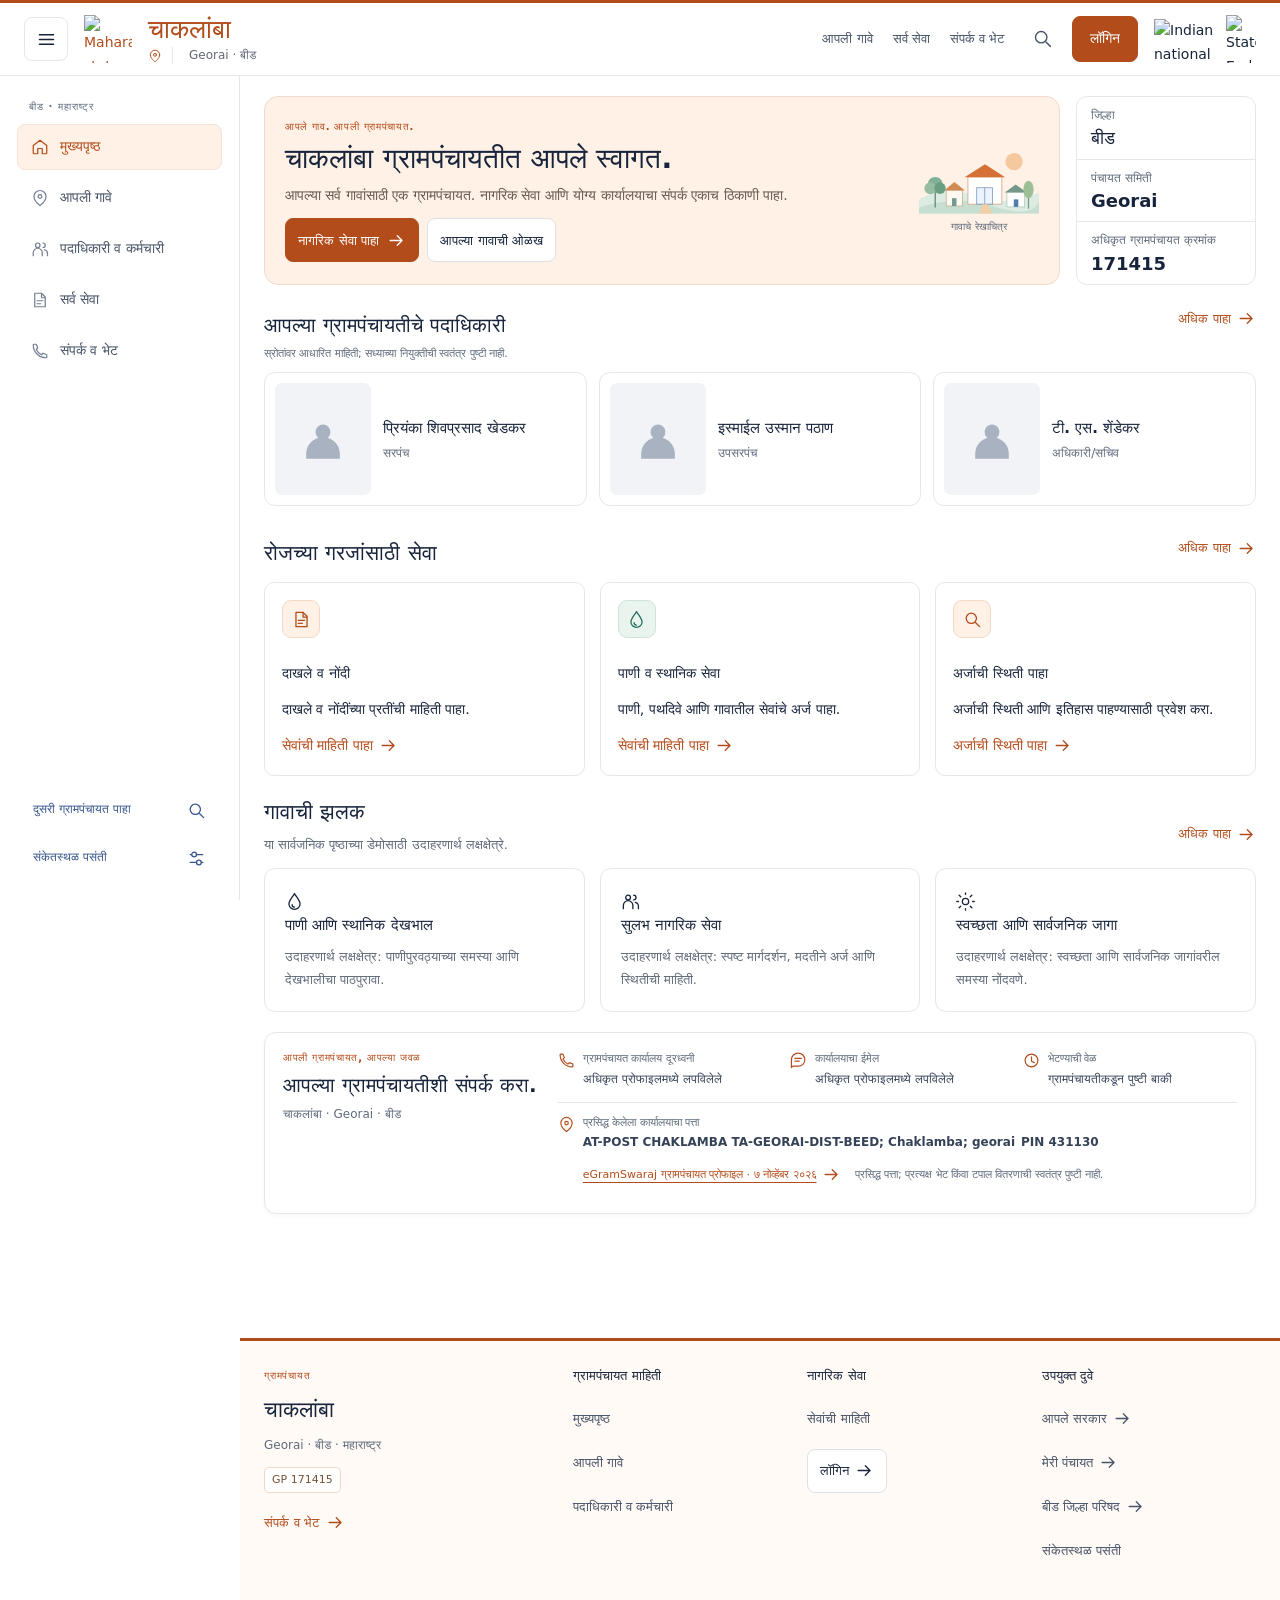
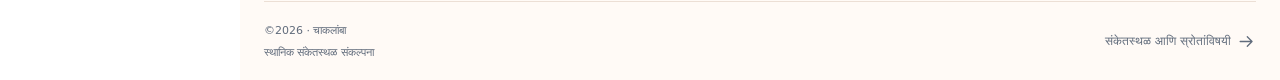
==== index.html @ 870856fb "Add files via upload" ====
<!doctype html>
<html lang="mr">
<head>
  <meta charset="utf-8">
  <meta name="viewport" content="width=device-width, initial-scale=1">
  <meta name="theme-color" content="#f7f8fa">
  <meta name="description" content="An offline, illustrative Gram Panchayat citizen-service prototype. No official submissions or payments.">
  <title>आपली ग्रामपंचायत · Chaklamba demo</title>
  <link rel="stylesheet" href="styles.css">
  <link rel="stylesheet" href="roles.css">
  <link rel="stylesheet" href="workflow.css">
  <link rel="stylesheet" href="people.css">
  <link rel="stylesheet" href="public-site.css">
  <link rel="stylesheet" href="printing.css">
  <link rel="stylesheet" href="village-art.css">
  <link rel="stylesheet" href="site-search.css">
  <link rel="stylesheet" href="panchayat-villages.css">
  <script src="gp-registry-beed.js" defer></script>
  <script src="gp-villages-beed.js" defer></script>
  <script src="panchayat-villages.js" defer></script>
  <script src="portal-access.js" defer></script>
  <script src="enrollment.js" defer></script>
  <script src="demo-data.js" defer></script>
  <script src="people-data.js" defer></script>
  <script src="people.js" defer></script>
  <script src="public-site-data.js" defer></script>
  <script src="public-site.js" defer></script>
  <script src="printing.js" defer></script>
  <script src="workflow.js" defer></script>
  <script src="site-search.js" defer></script>
  <script src="app.js" defer></script>
</head>
<body>
  <a class="skip-link" href="#mainContent">मुख्य आशयाकडे जा / Skip to content</a>
  <svg class="icon-library" aria-hidden="true" xmlns="http://www.w3.org/2000/svg">
    <symbol id="i-home" viewBox="0 0 24 24"><path d="m3 10 9-7 9 7v10a1 1 0 0 1-1 1h-5v-7H9v7H4a1 1 0 0 1-1-1Z"/></symbol>
    <symbol id="i-grid" viewBox="0 0 24 24"><rect x="3" y="3" width="7" height="7" rx="1.5"/><rect x="14" y="3" width="7" height="7" rx="1.5"/><rect x="3" y="14" width="7" height="7" rx="1.5"/><rect x="14" y="14" width="7" height="7" rx="1.5"/></symbol>
    <symbol id="i-file" viewBox="0 0 24 24"><path d="M14 3H5v18h14V8Z"/><path d="M14 3v6h5M8 13h8M8 17h5"/></symbol>
    <symbol id="i-search" viewBox="0 0 24 24"><circle cx="10.5" cy="10.5" r="6.5"/><path d="m16 16 5 5"/></symbol>
    <symbol id="i-arrow" viewBox="0 0 24 24"><path d="M4 12h15m-6-6 6 6-6 6"/></symbol>
    <symbol id="i-chevron" viewBox="0 0 24 24"><path d="m9 5 7 7-7 7"/></symbol>
    <symbol id="i-drop" viewBox="0 0 24 24"><path d="M12 2C9 7 5 11 5 15a7 7 0 0 0 14 0c0-4-4-8-7-13Z"/><path d="M9 16c0 2 1 3 3 3"/></symbol>
    <symbol id="i-chat" viewBox="0 0 24 24"><path d="M21 11a9 9 0 0 1-9 9H4l-2 2V11a9 9 0 1 1 19 0Z"/><path d="M7 9h9M7 13h6"/></symbol>
    <symbol id="i-clock" viewBox="0 0 24 24"><circle cx="12" cy="12" r="9"/><path d="M12 7v6l4 2"/></symbol>
    <symbol id="i-check" viewBox="0 0 24 24"><path d="m5 12 4 4L20 5"/></symbol>
    <symbol id="i-plus" viewBox="0 0 24 24"><path d="M12 4v16M4 12h16"/></symbol>
    <symbol id="i-users" viewBox="0 0 24 24"><circle cx="9" cy="7" r="3"/><path d="M3 21v-4a6 6 0 0 1 12 0v4M16 4a3 3 0 0 1 0 6m2 3a5 5 0 0 1 4 5v3"/></symbol>
    <symbol id="i-help" viewBox="0 0 24 24"><circle cx="12" cy="12" r="9"/><path d="M9 9a3 3 0 0 1 6 0c0 2-3 2-3 5m0 3v.1"/></symbol>
    <symbol id="i-shield" viewBox="0 0 24 24"><path d="m12 2 9 4v6c0 5-9 10-9 10S3 17 3 12V6Z"/><path d="m8 12 3 3 5-6"/></symbol>
    <symbol id="i-bell" viewBox="0 0 24 24"><path d="M6 9a6 6 0 0 1 12 0v6l3 3H3l3-3Zm4 12h4"/></symbol>
    <symbol id="i-book" viewBox="0 0 24 24"><path d="M12 5C8 2 4 3 2 4v16c4-2 7-1 10 1 3-2 6-3 10-1V4c-2-1-6-2-10 1Zm0 0v16"/></symbol>
    <symbol id="i-sun" viewBox="0 0 24 24"><circle cx="12" cy="12" r="4"/><path d="M12 1v2m0 18v2M1 12h2m18 0h2M4 4l2 2m12 12 2 2M4 20l2-2M18 6l2-2"/></symbol>
    <symbol id="i-menu" viewBox="0 0 24 24"><path d="M3 6h18M3 12h18M3 18h18"/></symbol>
    <symbol id="i-settings" viewBox="0 0 24 24"><path d="M4 7h16M4 17h16"/><circle cx="9" cy="7" r="3" fill="white"/><circle cx="15" cy="17" r="3" fill="white"/></symbol>
    <symbol id="i-close" viewBox="0 0 24 24"><path d="m5 5 14 14M19 5 5 19"/></symbol>
    <symbol id="i-upload" viewBox="0 0 24 24"><path d="M12 16V3m-5 5 5-5 5 5M3 16v5h18v-5"/></symbol>
    <symbol id="i-download" viewBox="0 0 24 24"><path d="M12 3v13m-5-5 5 5 5-5M3 17v4h18v-4"/></symbol>
    <symbol id="i-pin" viewBox="0 0 24 24"><path d="M20 10c0 6-8 12-8 12S4 16 4 10a8 8 0 1 1 16 0Z"/><circle cx="12" cy="10" r="2.5"/></symbol>
    <symbol id="i-refresh" viewBox="0 0 24 24"><path d="M20 8a8 8 0 1 0 0 9M20 2v6h-6"/></symbol>
    <symbol id="i-phone" viewBox="0 0 24 24"><path d="M7 3H4a1 1 0 0 0-1 1c0 9.4 7.6 17 17 17a1 1 0 0 0 1-1v-3l-5-2-2 2a14 14 0 0 1-7-7l2-2Z"/></symbol>
    <symbol id="i-heart" viewBox="0 0 24 24"><path d="M20 4c-3-2-6-1-8 2-2-3-5-4-8-2-5 4 0 10 8 17 8-7 13-13 8-17Z"/></symbol>
    <symbol id="i-coins" viewBox="0 0 24 24"><ellipse cx="10" cy="6" rx="7" ry="3"/><path d="M3 6v5c0 4 14 4 14 0V6M3 11v5c0 4 14 4 14 0v-5m4 0v7c0 2-3 3-6 3"/></symbol>
  </svg>

  <div id="portalRoot" data-role="citizen">
  <div id="gpShell" class="public-site gp-shared-site" data-auth-state="anonymous" data-active-gp="171415" data-page="home">
    <header class="public-topbar gp-shared-header" id="workspaceHeader">
      <button id="menuToggle" class="icon-button public-menu-button" type="button" aria-label="Open navigation" aria-expanded="false" aria-controls="sidebar"><svg class="icon" aria-hidden="true"><use href="#i-menu"/></svg></button>
      <a href="#home" class="brand gp-shell-brand" data-route-link="home" aria-label="Gram Panchayat home"><img class="public-state-seal" src="assets/maharashtra-seal.png" width="48" height="48" alt="Maharashtra state seal / महाराष्ट्र शासन मुद्रा"></a>
      <div class="public-gp-label"><strong id="shellGPName">चाकलांबा</strong><small><svg class="icon" aria-hidden="true"><use href="#i-pin"/></svg><span class="place-location">गेवराई · बीड</span></small></div>
      <nav class="public-toplinks" aria-label="Quick links"><button type="button" data-route="about" data-shell-label="about">आपले गाव</button><button type="button" data-route="services" data-i18n="allServices">सर्व सेवा</button><button type="button" data-route="contact" data-shell-label="contact">संपर्क</button></nav>
      <div class="gp-account-actions topbar-actions">
        <button type="button" id="headerSiteSearch" class="site-search-trigger" aria-label="Search this website" aria-haspopup="dialog" aria-controls="siteSearchDialog" aria-expanded="false"><svg class="icon" aria-hidden="true"><use href="#i-search"/></svg></button>
        <button type="button" id="shellLogin" class="button primary" data-open-login>Login / प्रवेश</button>
        <button type="button" id="activeRoleIndicator" class="active-role-indicator workspace-role-badge" popovertarget="roleViewPopover" aria-haspopup="dialog" aria-expanded="false" aria-controls="roleViewPopover" hidden>नागरिक दृश्य</button>
        <button type="button" id="profileButton" class="profile-button" aria-haspopup="dialog" aria-label="माझे खाते" hidden><span class="user-avatar" aria-hidden="true">ना</span><span class="session-identity"><span class="profile-caption">माझे खाते</span><span class="user-label">नमुना नागरिक</span></span><svg class="icon" aria-hidden="true"><use href="#i-chevron"/></svg></button>
      </div>
      <div class="public-national-marks"><img class="india-flag" src="assets/india-flag.png" width="60" height="40" alt="Indian national flag / भारताचा राष्ट्रीय ध्वज"><picture><source srcset="assets/india-state-emblem.svg" type="image/svg+xml"><img class="india-emblem" src="assets/india-state-emblem.png" width="30" height="48" alt="State Emblem of India / भारताचे राजचिन्ह"></picture></div>
      <div id="roleViewPopover" class="role-view-popover" popover="auto" role="dialog" aria-labelledby="demoRoleViewLabel" aria-describedby="rolePreviewNote">
        <h2 id="demoRoleViewLabel" data-i18n="demoRoleView">डेमो भूमिका</h2><p id="rolePreviewNote">त्याच डेमो खात्यातील दृश्य निवडा; अधिकृत परवानग्या पडताळलेल्या नाहीत.</p>
        <div class="view-switch" role="group" aria-labelledby="demoRoleViewLabel"><button id="citizenRoleButton" type="button" data-view="citizen" class="active" aria-pressed="true" data-i18n="citizen">नागरिक</button><button id="adminRoleButton" type="button" data-view="office" aria-pressed="false" data-i18n="office">प्रशासक</button></div>
      </div>
    </header>
    <aside id="sidebar" class="public-sidebar" aria-label="Gram Panchayat navigation">
      <p id="sidebarDistrict" class="public-side-caption">बीड · महाराष्ट्र</p>
      <nav id="publicNav" class="public-nav primary-nav" aria-label="Gram Panchayat website">
        <button class="public-nav-link nav-btn active" data-route="home" type="button"><svg class="icon" aria-hidden="true"><use href="#i-home"/></svg><span data-shell-label="home">मुख्यपृष्ठ</span></button>
        <button class="public-nav-link nav-btn" data-route="about" type="button"><svg class="icon" aria-hidden="true"><use href="#i-pin"/></svg><span data-shell-label="about">आपले गाव</span></button>
        <button class="public-nav-link nav-btn" data-route="leadership" type="button"><svg class="icon" aria-hidden="true"><use href="#i-users"/></svg><span data-shell-label="leadership">पदाधिकारी व कर्मचारी</span></button>
        <button class="public-nav-link nav-btn" data-route="services" type="button"><svg class="icon" aria-hidden="true"><use href="#i-file"/></svg><span data-i18n="allServices">सर्व सेवा</span></button>
        <button class="public-nav-link nav-btn" data-route="contact" type="button"><svg class="icon" aria-hidden="true"><use href="#i-phone"/></svg><span data-shell-label="contact">संपर्क व भेट</span></button>
      </nav>
      <div class="sidebar-context" hidden><span id="sidebarRoleContext"></span></div>
      <p id="roleNavHeading" class="public-side-caption gp-session-heading" hidden>तुमचे खाते</p>
      <nav id="citizenNav" class="public-nav primary-nav" aria-label="Citizen navigation" hidden>
        <button class="public-nav-link nav-btn" data-route="requests" type="button"><svg class="icon" aria-hidden="true"><use href="#i-book"/></svg><span data-i18n="myRequests">माझे अर्ज</span><span id="requestCount" class="nav-count"></span></button>
        <button class="public-nav-link nav-btn" data-route="track" type="button"><svg class="icon" aria-hidden="true"><use href="#i-search"/></svg><span data-i18n="track">अर्जाची स्थिती</span></button>
        <button class="public-nav-link nav-btn" data-route="people" type="button"><svg class="icon" aria-hidden="true"><use href="#i-users"/></svg><span data-i18n="people">पदाधिकारी व संपर्क</span></button>
        <button class="public-nav-link nav-btn" data-route="help" type="button"><svg class="icon" aria-hidden="true"><use href="#i-help"/></svg><span data-i18n="help">मदत व मार्गदर्शन</span></button>
      </nav>
      <nav id="adminNav" class="public-nav primary-nav" aria-label="Admin navigation" hidden>
        <button class="public-nav-link nav-btn" data-admin-route="queue" type="button"><svg class="icon" aria-hidden="true"><use href="#i-file"/></svg><span data-i18n="adminQueue">अर्जांची यादी</span><span id="adminRequestCount" class="nav-count"></span></button>
        <button class="public-nav-link nav-btn" data-admin-route="workspace" type="button"><svg class="icon" aria-hidden="true"><use href="#i-home"/></svg><span data-i18n="adminWorkspace">ग्रामपंचायत कार्यालय</span></button>
        <button class="public-nav-link nav-btn" data-admin-route="people" type="button"><svg class="icon" aria-hidden="true"><use href="#i-users"/></svg><span data-i18n="people">पदाधिकारी व संपर्क</span></button>
        <button class="public-nav-link nav-btn" data-admin-route="permissions" type="button"><svg class="icon" aria-hidden="true"><use href="#i-shield"/></svg><span data-i18n="adminPermissions">वापरकर्ते व परवानग्या</span></button>
      </nav>
      <div id="adminFutureModules" hidden><p class="public-side-caption gp-session-heading" data-i18n="comingLater">पुढील टप्प्यात</p><nav class="public-nav future-nav" aria-label="Future modules">
        <button class="public-nav-link nav-btn" data-placeholder="meetings" type="button"><svg class="icon" aria-hidden="true"><use href="#i-users"/></svg><span data-i18n="meetings">ग्रामसभा व ठराव</span></button>
        <button class="public-nav-link nav-btn" data-placeholder="works" type="button"><svg class="icon" aria-hidden="true"><use href="#i-home"/></svg><span data-i18n="works">विकासकामे</span></button>
        <button class="public-nav-link nav-btn" data-placeholder="finance" type="button"><svg class="icon" aria-hidden="true"><use href="#i-coins"/></svg><span data-i18n="finance">कर व अर्थव्यवस्था</span></button>
      </nav></div>
      <div id="citizenSidebarHelp" hidden></div><p id="adminSidebarNote" class="admin-sidebar-note" data-i18n="roleDemoNote" hidden></p>
      <div class="public-side-bottom"><button type="button" class="text-button" id="publicGPChooser"><span data-shell-label="explore">दुसरी ग्रामपंचायत पाहा</span><svg class="icon" aria-hidden="true"><use href="#i-search"/></svg></button><button type="button" class="text-button" id="publicPreferences" aria-haspopup="dialog"><span data-shell-label="preferences">संकेतस्थळ पसंती</span><svg class="icon" aria-hidden="true"><use href="#i-settings"/></svg></button></div>
    </aside>
    <button class="public-shade" id="mobileShade" type="button" aria-label="Close navigation" hidden></button>
    <div class="public-workspace">
      <div class="village-edge-art" aria-hidden="true"></div>
      <main id="mainContent" class="public-content main-content" tabindex="-1"><div id="routeContent" tabindex="-1"></div><section id="enrollmentRoot" class="gp-auth-content" tabindex="-1" aria-label="Gram Panchayat Login" hidden></section></main>
      <div id="sharedFooter"></div>
    </div>
  </div>
  <dialog id="appDialog" class="app-dialog" aria-labelledby="dialogTitle"><div id="modalContent"></div></dialog>
  <dialog id="printPreviewDialog" class="app-dialog print-preview-dialog" aria-labelledby="printPreviewTitle"><div id="printPreviewContent"></div></dialog>
  <div id="toast" class="toast" role="status" aria-live="polite" hidden></div>
  </div>
  <div id="publicDialogs"></div>
  <dialog id="siteSearchDialog" class="site-search-dialog" aria-labelledby="siteSearchTitle"></dialog>
  <noscript><div class="noscript-note">या डेमोसाठी JavaScript सुरू करा. / Enable JavaScript for this interactive demo.</div></noscript>
</body>
</html>
---- styles.css ----
/* Shared offline screen system; historical paper layouts remain in printing.css. */
:root {
  color-scheme: light;
  --paper: #f7f8fa; --white: #fff; --ink: #18181b; --muted: #626875; --line: #e5e7eb;
  --accent: #2457a7; --accent-soft: #edf3fc; --danger: #b42318;
  --orange: #b34c1b; --orange-soft: #fff1e6; --orange-line: #f1d9c8;
  --green: #26705d; --green-soft: #eaf4ef; --green-line: #cfe3d8;
  --blue-line: #d5e2f5;
  /* Compatibility aliases used by the enrollment controller's existing CSS contract. */
  --forest: #2457a7; --forest-dark: #1b437f; --forest-mid: #3568b4;
  --sage: #f1f3f6; --sage-deep: #e5e7eb; --terracotta: #b34c1b; --warm: #fff1e6;
  --shadow: 0 2px 5px rgb(24 24 27 / 3%); --radius: 12px;
  --sidebar-width: 240px; --demo-bar-height: 0px;
  font-family: "Nirmala UI", "Segoe UI", system-ui, sans-serif;
  font-synthesis: none; -webkit-font-smoothing: antialiased; text-rendering: optimizeLegibility;
}
*, *::before, *::after { box-sizing: border-box; }
body { margin: 0; min-width: 320px; color: var(--ink); background: var(--paper); font-size: 14px; line-height: 1.6; }
button, input, select, textarea { font: inherit; max-width: 100%; }
button, a, input, select, textarea { -webkit-tap-highlight-color: transparent; }
button, select { cursor: pointer; }
button { border: 0; color: inherit; }
button:disabled { cursor: not-allowed; opacity: .5; }
a { color: var(--accent); text-underline-offset: 3px; }
svg { display: inline-block; flex-shrink: 0; vertical-align: middle; max-width: 100%; }
img { max-width: 100%; }
h1, h2, h3, p { margin-top: 0; }
h1, h2, h3 { color: var(--ink); line-height: 1.35; font-weight: 650; }
button:focus-visible, a:focus-visible, input:focus-visible, select:focus-visible, textarea:focus-visible, [tabindex]:focus-visible { outline: 3px solid var(--accent); outline-offset: 3px; }
[hidden], .hidden { display: none !important; }
.sr-only, .visually-hidden { position: absolute; width: 1px; height: 1px; padding: 0; margin: -1px; overflow: hidden; clip: rect(0,0,0,0); white-space: nowrap; border: 0; }
.skip-link { position: fixed; top: 8px; left: 16px; z-index: 200; padding: 10px 20px; border: 2px solid var(--accent); border-radius: 8px; background: white; transform: translateY(-160%); }
.skip-link:focus { transform: translateY(0); }
.icon-library { position: absolute; width: 0; height: 0; overflow: hidden; pointer-events: none; }
.icon { width: 19px; height: 19px; fill: none; stroke: currentColor; stroke-width: 1.65; stroke-linecap: round; stroke-linejoin: round; }

/* Persistent white navigation and a quiet utility strip. */
.app-shell { --workspace-header-height: 88px; --workspace-rail-width: var(--sidebar-width); min-height: 100dvh; padding-top: var(--workspace-header-height); }
.sidebar { position: fixed; inset: var(--workspace-header-height) auto 0 0; z-index: 60; display: flex; flex-direction: column; width: var(--workspace-rail-width); padding: 20px 16px; overflow-y: auto; border-right: 1px solid var(--line); background: white; color: var(--ink); }
.brand { display: flex; align-items: center; gap: 10px; padding: 0 9px; color: var(--ink); text-decoration: none; }
.brand-mark { display: grid; place-items: center; width: 38px; height: 38px; flex-shrink: 0; border: 1px solid var(--orange-line); border-radius: 10px; color: var(--orange); background: var(--orange-soft); }
.brand-mark .icon { width: 22px; height: 22px; }
.brand strong { display: block; color: #203e68; font-size: 15px; font-weight: 650; line-height: 1.4; }
.brand small { display: block; margin-top: 4px; color: var(--muted); font-size: 9px; letter-spacing: 1.1px; }
.sidebar-context { display: flex; align-items: center; gap: 7px; margin: 4px 12px 22px; color: var(--muted); font-size: 12px; }
.context-dot { width: 5px; height: 5px; border-radius: 50%; background: var(--green); }
.nav-section-label { margin: 0 12px 9px; color: var(--muted); font-size: 10px; font-weight: 650; letter-spacing: .8px; text-transform: uppercase; }
.primary-nav, .future-nav { display: grid; gap: 4px; }
.primary-nav { margin-bottom: 8px; }
.nav-btn { display: flex; align-items: center; gap: 11px; width: 100%; min-height: 46px; padding: 11px 13px; border-radius: 8px; background: transparent; color: #555b67; text-align: left; font-size: 13px; line-height: 1.5; transition: background .15s, color .15s; }
.nav-btn .icon { width: 18px; height: 18px; }
.nav-btn:hover { background: #f5f6f8; color: var(--ink); }
.nav-btn.active, .nav-btn[aria-current="page"] { color: var(--accent); background: var(--accent-soft); font-weight: 650; }
.nav-count { margin-left: auto; min-width: 23px; padding: 1px 6px; border-radius: 5px; background: #eef0f3; color: #555b67; font-size: 11px; text-align: center; }
.nav-btn.active .nav-count { background: #dce8fa; color: var(--accent); }
.future-label { margin-top: 28px; }
.future-nav { margin-bottom: 24px; }
.future-nav .nav-btn { color: #656b76; }
.soon-dot { width: 4px; height: 4px; margin-left: auto; border-radius: 50%; background: #9399a4; }
.sidebar-help { margin: auto 5px 0; padding: 17px 12px 8px; border-top: 1px solid var(--green-line); }
.side-help-icon { display: none; }
.sidebar-help strong { display: block; margin-bottom: 6px; color: var(--green); font-size: 13px; font-weight: 600; }
.sidebar-help p { margin-bottom: 5px; color: var(--muted); font-size: 12px; line-height: 1.7; }
.side-help-link { display: inline-flex; align-items: center; gap: 7px; min-height: 44px; padding: 0; background: none; color: #3a4f8d; font-size: 12px; font-weight: 600; }
.side-help-link .icon { width: 14px; height: 14px; }
.sidebar-bottom { display: flex; align-items: center; gap: 7px; margin: 20px 12px 0; color: var(--muted); font-size: 10px; }
.sidebar-bottom .icon { width: 13px; height: 13px; color: var(--green); }
.workspace { min-width: 0; margin-left: var(--workspace-rail-width); }
.demo-bar { position: sticky; top: 0; z-index: 45; display: flex; flex-wrap: wrap; align-items: center; justify-content: space-between; gap: 6px 16px; min-height: var(--demo-bar-height); margin-left: var(--sidebar-width); padding: 6px 30px; border-bottom: 1px solid var(--line); background: #f9fafb; color: var(--muted); font-size: 11px; }
.demo-label { display: flex; align-items: center; gap: 7px; }
.demo-label strong { color: #444a55; font-weight: 600; }
.demo-dot { width: 5px; height: 5px; border-radius: 50%; background: var(--orange); }
.demo-separator { color: #89909c; }
.reset-demo { display: inline-flex; align-items: center; gap: 6px; min-height: 44px; padding: 3px 4px; background: transparent; color: #555d6b; font-size: 12px; text-decoration: none; }
.reset-demo:hover { color: var(--ink); }
.reset-demo .icon { width: 13px; height: 13px; }
.view-switch { display: flex; gap: 2px; padding: 3px; border: 1px solid #e1e4e9; border-radius: 8px; background: #eceef2; }
.view-switch button { min-height: 44px; padding: 6px 14px; border-radius: 5px; color: #5c626d; background: transparent; font-size: 12px; }
.view-switch button.active, .view-switch button[aria-pressed="true"] { background: white; color: var(--accent); box-shadow: 0 1px 3px rgb(24 24 27 / 9%); font-weight: 600; }
.topbar { position: fixed; inset: 0 0 auto; z-index: 80; display: flex; align-items: center; gap: 16px; min-height: 88px; padding: 15px 28px; border-bottom: 1px solid var(--line); background: white; }
.topbar > .brand { flex-shrink: 0; padding: 0; }
.place-selector { display: flex; flex: 1; align-items: center; gap: 11px; min-width: 0; }
.place-selector > .icon { width: 18px; height: 18px; color: #6b7280; }
.place-selector > div { min-width: 0; flex: 0 1 235px; }
.field-overline { display: block; margin-bottom: 2px; color: var(--muted); font-size: 11px; }
.place-selector select { width: 100%; min-width: 0; max-width: 235px; min-height: 44px; padding: 0 18px 0 0; border: 0; background: transparent; color: var(--ink); font-size: 15px; font-weight: 650; }
.place-location { margin-left: 5px; padding-left: 16px; border-left: 1px solid var(--line); color: var(--muted); font-size: 12px; }
.topbar-actions { display: flex; flex-shrink: 0; align-items: center; gap: 12px; min-width: 0; }
.user-avatar { display: grid; place-items: center; width: 34px; height: 34px; flex-shrink: 0; border-radius: 50%; color: var(--accent); background: var(--accent-soft); font-size: 12px; font-weight: 650; }
.mobile-menu { display: inline-grid !important; flex-shrink: 0; }
.mobile-shade { position: fixed; inset: var(--workspace-header-height) 0 0; z-index: 55; width: 100%; height: calc(100dvh - var(--workspace-header-height)); background: rgb(24 24 27 / 35%); }
@media (min-width: 761px) {
  #portalRoot.sidebar-collapsed .app-shell { --workspace-rail-width: 72px; }
  #portalRoot.sidebar-collapsed .sidebar { padding: 18px 12px; }
  #portalRoot.sidebar-collapsed .sidebar .nav-btn { justify-content: center; width: 48px; min-height: 48px; padding: 12px; }
  #portalRoot.sidebar-collapsed .sidebar .nav-btn > span,
  #portalRoot.sidebar-collapsed .sidebar .sidebar-context,
  #portalRoot.sidebar-collapsed .sidebar .nav-section-label,
  #portalRoot.sidebar-collapsed .sidebar .sidebar-help,
  #portalRoot.sidebar-collapsed .sidebar .sidebar-bottom,
  #portalRoot.sidebar-collapsed .sidebar .admin-sidebar-note { display: none; }
  #portalRoot.sidebar-collapsed .sidebar .future-nav { margin-top: 16px; }
}
.main-content { max-width: 1420px; margin: 0 auto; padding: 20px 24px 24px; }
.main-content:focus { outline: none; }
.workspace > .page-footer { display: flex; flex-wrap: wrap; justify-content: space-between; gap: 8px; max-width: 1420px; margin: 0 auto; padding: 0 34px 22px; color: var(--muted); font-size: 10px; }
.breadcrumb { display: flex; flex-wrap: wrap; align-items: center; gap: 9px; margin-bottom: 14px; color: var(--muted); font-size: 12px; }
.breadcrumb > span:not(.gp-code) { color: #9298a3; }
.gp-code { margin-left: auto; font-size: 11px; font-variant-numeric: tabular-nums; }
.page-heading { display: flex; flex-wrap: wrap; align-items: flex-start; justify-content: space-between; gap: 10px 18px; margin-bottom: 18px; }
.page-heading > div:first-child { flex: 1; min-width: 190px; }
.page-title, .page-heading h1 { margin: 0 0 6px; color: var(--ink); font-size: 27px; font-weight: 650; letter-spacing: -.65px; }
.page-intro { max-width: 660px; margin: 0; color: var(--muted); font-size: 14px; line-height: 1.7; }

/* Task-oriented home, shared service catalogue and quiet lists. */
/* Demo tools sit outside layout; hover, focus or tap exposes the same controls. */
.demo-tools { position: fixed; right: 18px; bottom: 16px; z-index: 90; max-width: calc(100vw - 32px); }
.demo-controls-toggle { display: inline-flex; align-items: center; justify-content: center; gap: 6px; min-height: 44px; padding: 7px 12px; border: 1px solid var(--orange-line); border-radius: 9px; background: #fff9f4; color: var(--orange); font-size: 11px; box-shadow: 0 3px 12px rgb(40 30 20 / 6%); }
.demo-controls-toggle .icon { width: 12px; height: 12px; transform: rotate(-90deg); }
.demo-tools::before { content: ""; position: absolute; right: 0; bottom: 100%; width: min(850px, calc(100vw - 36px)); height: 10px; pointer-events: none; }
.demo-tools:hover::before, .demo-tools:focus-within::before, .demo-tools[data-open="true"]::before { pointer-events: auto; }
.demo-tools[data-dismissed="true"]::before { pointer-events: none; }
.demo-tools .demo-bar { position: absolute; inset: auto 0 calc(100% + 8px) auto; width: min(850px, calc(100vw - 36px)); min-height: 0; max-height: min(70dvh, 480px); overflow: auto; margin: 0; padding: 17px 19px; gap: 10px 18px; border: 1px solid #e8d8ca; border-radius: 12px; background: white; box-shadow: 0 12px 40px rgb(24 24 27 / 14%); visibility: hidden; opacity: 0; pointer-events: none; transform: translateY(6px); transition: opacity .14s, transform .14s, visibility .14s; }
.demo-tools:hover .demo-bar, .demo-tools:focus-within .demo-bar, .demo-tools[data-open="true"] .demo-bar { visibility: visible; opacity: 1; pointer-events: auto; transform: none; }
.demo-tools[data-dismissed="true"] .demo-bar { visibility: hidden; opacity: 0; pointer-events: none; }
.demo-tools .demo-session-actions { justify-content: flex-start; }
.public-return-link { margin-top: 14px; font-size: 12px; color: var(--accent); }
@media print { .demo-tools { display: none !important; } }

.hero { display: grid; grid-template-columns: minmax(0, 1fr) 270px; align-items: center; gap: 40px; padding: 6px 0 30px; margin-bottom: 26px; border-bottom: 1px solid var(--line); }
.hero-copy { min-width: 0; }
.eyebrow { margin: 0 0 10px; color: var(--muted); font-size: 10px; font-weight: 650; letter-spacing: 1.15px; line-height: 1.6; text-transform: uppercase; }
.hero-title { margin: 0 0 12px; color: #203e68; font-size: clamp(28px, 2.6vw, 38px); font-weight: 650; letter-spacing: -.9px; line-height: 1.3; }
.hero-copy > .eyebrow { color: var(--orange); }
.hero-description { max-width: 550px; margin: 0; color: var(--muted); font-size: 14px; line-height: 1.8; }
.hero-actions { display: flex; flex-wrap: wrap; gap: 10px; margin-top: 22px; }
.workspace-summary { padding: 22px; border: 1px solid var(--green-line); border-radius: var(--radius); background: var(--green-soft); }
.workspace-summary > p { margin: 0 0 18px; color: var(--muted); font-size: 12px; }
.summary-metrics { display: grid; grid-template-columns: 1fr 1fr; gap: 18px; }
.summary-metrics strong { display: block; color: var(--green); font-size: 29px; font-weight: 600; line-height: 1.2; font-variant-numeric: tabular-nums; }
.summary-metrics span { display: block; margin-top: 7px; color: var(--muted); font-size: 11px; }
.workspace-summary .text-button { display: inline-flex; align-items: center; gap: 8px; margin-top: 15px; }
.section-header { display: flex; flex-wrap: wrap; align-items: center; justify-content: space-between; gap: 10px 18px; margin-bottom: 12px; }
.section-header h2 { margin: 0; font-size: 19px; font-weight: 650; letter-spacing: -.3px; }
.section-header p { margin: 5px 0 0; color: var(--muted); font-size: 12px; }
.section-header .eyebrow { margin: 0 0 5px; font-size: 10px; }
.services-grid { display: grid; grid-template-columns: repeat(3, minmax(0, 1fr)); gap: 12px; }
.services-grid > *, .dashboard-grid > *, .field-grid > * { min-width: 0; }
.service-card { display: flex; flex-direction: column; width: 100%; min-width: 0; min-height: 168px; padding: 16px; border: 1px solid var(--line); border-radius: var(--radius); background: white; text-align: left; transition: border-color .15s, box-shadow .15s; }
.service-card:hover { border-color: #bac4db; box-shadow: 0 4px 12px rgb(30 41 59 / 5%); }
.service-card-head { display: flex; align-items: center; gap: 12px; width: 100%; margin-bottom: 10px; }
.service-card-copy { min-width: 0; }
.service-icon { display: inline-grid; place-items: center; width: 38px; height: 38px; flex-shrink: 0; margin-bottom: 12px; border: 1px solid var(--blue-line); border-radius: 9px; background: var(--accent-soft); color: var(--accent); }
.service-icon.sage { border-color: var(--green-line); background: var(--green-soft); color: var(--green); }
.service-icon.sand, .service-icon.rose, .service-icon.peach { border-color: var(--orange-line); background: var(--orange-soft); color: var(--orange); }
.service-icon .icon { width: 20px; height: 20px; }
.service-card-head .service-icon { margin-bottom: 0; }
.service-tag { display: block; margin-bottom: 4px; color: var(--muted); font-size: 9px; letter-spacing: .4px; text-transform: uppercase; }
.service-card strong { display: block; color: #242731; font-size: 15px; font-weight: 650; line-height: 1.5; }
.service-meta { display: block; margin-bottom: 12px; color: var(--muted); font-size: 13px; line-height: 1.7; }
.service-bottom { display: flex; align-items: center; justify-content: space-between; gap: 8px; width: 100%; margin-top: auto; padding-top: 10px; border-top: 1px solid #f0f1f4; color: var(--accent); font-size: 12px; font-weight: 600; }
.service-bottom .icon { width: 16px; height: 16px; }
.dashboard-grid { display: grid; grid-template-columns: minmax(0, 1fr) 305px; align-items: start; gap: 16px; }
.main-content > section + section { margin-top: 20px; }
.panel { min-width: 0; padding: 20px; border: 1px solid var(--line); border-radius: var(--radius); background: white; box-shadow: var(--shadow); }
.panel h2, .panel h3 { margin-bottom: 10px; font-size: 18px; }
.panel > p { color: var(--muted); font-size: 13px; }
.panel .section-header h2 { margin-bottom: 0; }
.tracking-icon { display: inline-grid; place-items: center; width: 36px; height: 36px; margin-bottom: 10px; border: 1px solid var(--orange-line); border-radius: 9px; color: var(--orange); background: var(--orange-soft); }
.tracking-card > p { margin-bottom: 12px; }
.tracking-form > label { display: block; margin-bottom: 7px; color: #404550; font-size: 13px; font-weight: 600; }
.input-action { display: flex; align-items: stretch; gap: 8px; }
.input-action input { flex: 1; width: 100%; min-width: 0; }
.input-action .button { flex-shrink: 0; min-width: 44px; padding-inline: 13px; }
.catalog-toolbar { margin-bottom: 16px; }
.search-box { display: flex; align-items: center; gap: 11px; min-height: 44px; margin: 0 0 10px; padding: 0 12px; border: 1px solid #dce0e7; border-radius: 9px; background: white; }
.search-box .icon { width: 19px; height: 19px; color: #6b7280; }
.search-box input { width: 100%; min-width: 0; min-height: 44px; padding: 0; border: 0; outline: none; background: transparent; color: var(--ink); font-size: 14px; }
.search-box:focus-within { border-color: var(--accent); box-shadow: 0 0 0 3px rgb(49 93 229 / 9%); }
.search-box input:focus-visible { outline: none; }
.filter-pills { display: flex; flex-wrap: wrap; gap: 7px; }
.filter-pill { min-height: 44px; padding: 8px 14px; border: 1px solid var(--line); border-radius: 7px; background: white; color: #555d6b; font-size: 13px; }
.filter-pill:hover { background: #f2f4f8; }
.filter-pill.active, .filter-pill[aria-pressed="true"] { border-color: #c9d4fc; color: #294dbd; background: var(--accent-soft); font-weight: 600; }
.empty-span { grid-column: 1 / -1; }
.empty-state { padding: 20px 16px; color: var(--muted); text-align: center; }
.empty-icon { display: inline-grid; place-items: center; width: 44px; height: 44px; margin-bottom: 14px; border-radius: 12px; color: #6f7788; background: #f1f3f7; }
.empty-state h3 { margin: 0 0 7px; font-size: 17px; }
.empty-state p { max-width: 380px; margin: 0 auto; font-size: 13px; }
.request-list { display: grid; }
.request-row { display: flex; align-items: center; gap: 13px; width: 100%; padding: 12px 0; border-bottom: 1px solid #eef0f4; background: transparent; text-align: left; }
.request-row:last-child { border-bottom: 0; padding-bottom: 4px; }
.request-row:hover .request-main strong { color: #284dbd; }
.request-row-icon { display: grid; place-items: center; width: 35px; height: 38px; flex-shrink: 0; border: 1px solid #e8ebf0; border-radius: 8px; background: #f6f7fa; color: #687388; }
.request-row-icon .icon { width: 18px; height: 18px; }
.request-main { flex: 1; min-width: 0; }
.request-main strong { display: block; color: #333947; font-size: 14px; font-weight: 600; }
.request-main small { display: block; margin-top: 4px; color: var(--muted); font-size: 11px; overflow-wrap: anywhere; }
.request-row > .icon { width: 14px; height: 14px; color: #747d8c; }
.count-badge, .demo-inline { display: inline-block; padding: 2px 7px; border: 1px solid var(--line); border-radius: 5px; background: #f7f8fa; color: #5d6674; font-size: 10px; vertical-align: middle; }
.count-badge { margin-left: 6px; font-size: 11px; font-variant-numeric: tabular-nums; }

/* Forms and dialogs use one shared control scale. */
.button, .btn { display: inline-flex; align-items: center; justify-content: center; gap: 8px; min-height: 44px; padding: 10px 17px; border: 1px solid transparent; border-radius: 8px; background: var(--forest); color: white; font-size: 13px; font-weight: 600; line-height: 1.5; text-decoration: none; transition: background .15s, border-color .15s; }
.button .icon, .btn .icon { width: 16px; height: 16px; }
.button:hover, .btn:hover, .button.primary:hover { background: var(--forest-dark); }
.button.primary { background: var(--forest); color: white; }
.button.secondary, .button.ghost { border-color: #dce0e7; color: #454d5a; background: white; }
.button.secondary:hover, .button.ghost:hover { border-color: #bfc6d2; background: #f4f5f8; }
.button.small { min-height: 44px; padding: 8px 13px; font-size: 12px; }
.text-button { display: inline-flex; align-items: center; justify-content: center; gap: 6px; min-height: 44px; padding: 0; border: 0; color: #36548d; background: transparent; font-size: 12px; font-weight: 600; text-decoration: none; }
.text-button:hover { text-decoration: underline; text-underline-offset: 3px; }
.text-button .icon { width: 14px; height: 14px; }
.icon-button { display: inline-grid; place-items: center; width: 44px; height: 44px; flex-shrink: 0; padding: 11px; border: 1px solid var(--line); border-radius: 8px; color: #626b7c; background: white; }
.icon-button:hover { background: #f3f4f7; }
.button-row { display: flex; flex-wrap: wrap; align-items: center; gap: 10px; margin-top: 18px; }
.form-field { display: grid; gap: 7px; min-width: 0; }
.form-field + .form-field { margin-top: 14px; }
.form-field label, .field-label { display: block; color: #404550; font-size: 13px; font-weight: 600; }
.form-field input, .form-field select, .form-field textarea, .input-action input, input.control, select.control { width: 100%; min-width: 0; min-height: 44px; padding: 10px 12px; border: 1px solid #d9dde5; border-radius: 8px; background: white; color: #252a35; font-size: 14px; line-height: 1.6; }
input::placeholder, textarea::placeholder { color: #737b8b; opacity: 1; }
.form-field textarea { min-height: 105px; resize: vertical; }
.form-field :is(input, select, textarea):focus, .input-action input:focus { border-color: var(--accent); }
.form-field [aria-invalid="true"] { border-color: var(--danger); background: #fffafa; }
.form-field input[readonly], .form-field textarea[readonly] { background: #f7f8fa; }
.field-grid { display: grid; grid-template-columns: repeat(2, minmax(0, 1fr)); gap: 14px; margin-top: 14px; }
.field-grid .form-field { margin-top: 0; }
.field-grid .full-width { grid-column: 1 / -1; }
.form-hint, .field-hint, .helper-text { margin: 7px 0 0; color: var(--muted); font-size: 11px; line-height: 1.75; }
.field-error, .error-message { margin-top: 6px; color: var(--danger); font-size: 12px; }
.inline-error, .form-error { margin: 14px 0 0; padding: 11px 13px; border: 1px solid #f1cdc7; border-radius: 8px; background: #fff5f3; color: #a12b20; font-size: 13px; }
.form-note, .info-note { display: flex; align-items: flex-start; gap: 10px; margin: 14px 0; padding: 12px 14px; border: 1px solid #e3e7ef; border-radius: 9px; color: #576173; background: #f7f8fb; font-size: 13px; line-height: 1.8; }
.info-note .icon { width: 17px; height: 17px; margin-top: 3px; }
.info-note p { margin: 0; }
.checkbox-row { display: flex; align-items: flex-start; gap: 10px; margin-top: 14px; color: #555e6c; font-size: 13px; line-height: 1.8; }
.checkbox-row input { width: 18px; height: 18px; flex-shrink: 0; margin: 4px 0 0; accent-color: var(--accent); }
.detail-list { padding-left: 19px; color: var(--muted); font-size: 14px; line-height: 1.8; }
.detail-list li { padding-block: 2px; }
.review-list { margin: 12px 0 0; }
.review-row { display: flex; flex-wrap: wrap; justify-content: space-between; gap: 8px 20px; padding: 10px 0; border-bottom: 1px solid var(--line); font-size: 13px; }
.review-row dt, .review-row > :first-child { color: var(--muted); }
.review-row dd { flex: 1; min-width: 0; margin: 0; color: #333947; text-align: right; overflow-wrap: anywhere; }
.muted { color: var(--muted); font-size: 14px; line-height: 1.8; }
.subheading { margin: 18px 0 12px; color: #404b5e; font-size: 14px; font-weight: 650; }
.track-layout { display: grid; grid-template-columns: minmax(270px, 1fr) minmax(0, 1.65fr); align-items: start; gap: 16px; }
.sample-reference { display: flex; flex-direction: column; gap: 6px; margin-top: 16px; padding-top: 12px; border-top: 1px solid var(--line); color: var(--muted); font-size: 12px; }
.sample-reference .text-button { align-self: flex-start; max-width: 100%; overflow-wrap: anywhere; }
.detail-top { display: flex; flex-wrap: wrap; align-items: center; justify-content: space-between; gap: 10px; margin-bottom: 12px; }
.request-detail h2 { margin-bottom: 7px; font-size: 21px; }
.receipt-id { display: inline-block; max-width: 100%; padding: 10px 16px; border: 1px dashed #bcc5d5; border-radius: 8px; color: #3c4f77; background: #f6f8fc; font-size: 18px; font-weight: 600; overflow-wrap: anywhere; font-variant-numeric: tabular-nums; }
.request-detail .receipt-id { margin: 5px 0 0; padding: 0; border: 0; background: transparent; font-size: 14px; }
.timeline { margin: 16px 0 0; padding: 0; list-style: none; }
.timeline-item { position: relative; display: flex; gap: 14px; padding-bottom: 18px; }
.timeline-item:not(:last-child)::after { content: ""; position: absolute; top: 29px; bottom: 3px; left: 13px; width: 1px; background: #dfe4ed; }
.timeline-dot { display: grid; place-items: center; width: 27px; height: 27px; flex-shrink: 0; border: 1px solid #dfe4ec; border-radius: 50%; color: #626d80; background: #f4f6fa; }
.timeline-dot .icon { width: 13px; height: 13px; }
.timeline-content { flex: 1; min-width: 0; }
.timeline-content strong { display: block; color: #354057; font-size: 13px; font-weight: 600; }
.timeline-content small { display: block; margin-top: 4px; color: var(--muted); font-size: 11px; }
.timeline-content p { margin: 6px 0 0; color: #5b6576; font-size: 13px; overflow-wrap: anywhere; }
.status-pill { display: inline-flex; align-items: center; gap: 5px; max-width: 100%; padding: 4px 9px; border: 1px solid transparent; border-radius: 6px; background: #f0f2f6; color: #536071; font-size: 11px; font-weight: 600; line-height: 1.6; white-space: normal; }
.status-dot { width: 4px; height: 4px; flex-shrink: 0; border-radius: 50%; background: currentColor; }
.status-pill .icon { width: 12px; height: 12px; }
.status-pill.submitted, .timeline-dot.submitted { background: var(--accent-soft); color: var(--accent); }
.status-pill.review, .timeline-dot.review { background: #fdf4e4; color: #80571d; }
.status-pill.action, .timeline-dot.action { background: #fff0e7; color: #9a4b1c; }
.status-pill.completed, .timeline-dot.completed { background: var(--green-soft); color: var(--green); }
.action-needed { margin: 20px 0; padding: 16px; border: 1px solid #edddbf; border-radius: 9px; color: #815817; background: #fff8ec; font-size: 13px; }
.action-needed p { margin: 7px 0 12px; }
.stats-grid { display: grid; grid-template-columns: repeat(4, minmax(0, 1fr)); gap: 12px; margin-bottom: 16px; }
.stat-card { display: flex; align-items: center; gap: 15px; padding: 16px; border: 1px solid var(--line); border-radius: var(--radius); background: white; }
.stat-card > span > strong { display: block; color: #252c3a; font-size: 28px; font-weight: 600; line-height: 1.2; font-variant-numeric: tabular-nums; }
.stat-card small { display: block; margin-top: 6px; color: var(--muted); font-size: 12px; }
.stat-icon { display: grid; place-items: center; width: 38px; height: 40px; flex-shrink: 0; border-radius: 9px; background: var(--accent-soft); color: var(--accent); }
.stat-icon .icon { width: 18px; height: 18px; }
.table-wrap { max-width: 100%; overflow-x: auto; }
.queue-table { width: 100%; min-width: 650px; border-collapse: collapse; text-align: left; font-size: 13px; }
.queue-table th { padding: 10px 14px; border-bottom: 1px solid #e1e5ec; color: #626b7a; background: #fafbfc; font-size: 11px; font-weight: 600; white-space: nowrap; }
.queue-table td { padding: 10px 14px; border-bottom: 1px solid #eef0f4; color: #4f596b; vertical-align: middle; }
.queue-table tr:last-child td { border-bottom: 0; }
.queue-table td strong { display: block; color: #343e51; font-size: 13px; font-weight: 600; }
.queue-table td small { display: block; margin-top: 4px; color: var(--muted); font-size: 11px; }
.queue-table .button { white-space: nowrap; }
.select-label { display: inline-flex; flex-wrap: wrap; align-items: center; gap: 9px; color: var(--muted); font-size: 12px; }
.select-label select { max-width: 200px; min-height: 44px; padding: 8px 12px; border: 1px solid #dce1e9; border-radius: 8px; color: #495367; background: white; font-size: 12px; }
.help-grid { display: grid; grid-template-columns: repeat(3, minmax(0, 1fr)); gap: 14px; }
.help-grid .panel > .icon { width: 24px; height: 24px; margin-bottom: 12px; color: #65718a; }
.help-steps { padding-left: 20px; color: var(--muted); font-size: 13px; line-height: 1.9; }
.help-steps li { margin-bottom: 4px; }
.placeholder-panel { padding: 28px 20px; border: 1px solid var(--line); border-radius: var(--radius); background: white; text-align: center; }
.placeholder-panel > .icon { width: 35px; height: 35px; margin-bottom: 19px; color: #7c879c; }
.placeholder-panel h2 { font-size: 23px; }
.placeholder-panel p { max-width: 480px; margin: 0 auto 20px; color: var(--muted); font-size: 14px; }
.stepper { display: flex; padding: 0; margin: 0 0 26px; list-style: none; }
.step { display: flex; flex: 1; align-items: center; gap: 10px; color: var(--muted); }
.step-number { display: grid; place-items: center; width: 30px; height: 30px; flex-shrink: 0; border: 1px solid #dce1e9; border-radius: 50%; background: white; font-size: 12px; }
.step-number .icon { width: 14px; height: 14px; }
.step-label { font-size: 12px; }
.step.active { color: #284dbd; font-weight: 600; }
.step.active .step-number, .step.done .step-number { border-color: #ccd7fc; background: var(--accent-soft); color: #284dbd; }
.onboarding-layout { display: grid; grid-template-columns: minmax(0, 1fr) 270px; align-items: start; gap: 22px; }
.onboarding-form > h2 { font-size: 22px; }
.onboarding-summary { background: #f5f7fb; }
.onboarding-summary p, .onboarding-summary li { color: var(--muted); font-size: 13px; }
.summary-checks { padding: 0; list-style: none; }
.summary-checks li { display: flex; gap: 8px; padding: 6px 0; }
.summary-checks .icon { width: 14px; height: 14px; margin-top: 4px; color: #5a6f9c; }
.onboarding-actions { display: flex; justify-content: space-between; gap: 12px; margin-top: 26px; padding-top: 20px; border-top: 1px solid var(--line); }
.choice-grid, .review-grid { display: grid; grid-template-columns: repeat(2, minmax(0, 1fr)); gap: 12px; margin: 20px 0; }
.choice-card { display: flex; align-items: flex-start; gap: 10px; min-width: 0; padding: 16px; border: 1px solid var(--line); border-radius: 9px; color: #566173; background: white; }
.choice-card:has(input:checked) { border-color: #b6c7fc; background: #f5f7ff; }
.choice-card input { flex-shrink: 0; margin-top: 4px; accent-color: var(--accent); }
.choice-card .service-icon { width: 30px; height: 32px; margin: 0; }
.choice-card .service-icon .icon { width: 16px; height: 16px; }
.choice-card strong { display: block; color: #3e495e; font-size: 14px; }
.choice-card small { display: block; margin-top: 5px; color: var(--muted); font-size: 12px; }
.review-grid > div { min-width: 0; padding: 15px; border: 1px solid var(--line); border-radius: 9px; background: #f8f9fb; }
.review-grid > div > span { display: block; margin-bottom: 6px; color: var(--muted); font-size: 12px; }
.review-grid strong { color: #364157; font-size: 14px; overflow-wrap: anywhere; }
.selected-services { display: flex; flex-wrap: wrap; gap: 7px; margin: 17px 0; }
.service-chip { display: inline-block; padding: 4px 9px; border: 1px solid #dfe4ef; border-radius: 6px; color: #59657a; background: #f5f7fb; font-size: 12px; }
.success-panel { padding: 22px 20px; border: 1px solid #dce2ed; border-radius: var(--radius); background: white; text-align: center; }
.success-panel > .icon { width: 42px; height: 42px; margin-bottom: 16px; padding: 10px; border-radius: 50%; color: var(--green); background: var(--green-soft); }
.success-panel h2 { font-size: 23px; }
.success-panel p { max-width: 450px; margin: 0 auto 18px; color: var(--muted); }
.success-panel .hero-actions { justify-content: center; }
.setup-result { display: flex; flex-wrap: wrap; justify-content: center; gap: 12px; margin: 22px 0; color: var(--muted); font-size: 13px; }
dialog { width: min(700px, calc(100% - 32px)); max-height: 90dvh; padding: 0; overflow: auto; border: 1px solid #dce0e7; border-radius: 14px; background: white; color: var(--ink); box-shadow: 0 24px 80px rgb(20 25 36 / 18%); }
dialog::backdrop { background: rgb(20 25 36 / 37%); backdrop-filter: blur(3px); }
.modal-header { display: flex; align-items: flex-start; justify-content: space-between; gap: 12px; padding: 18px 20px 14px; border-bottom: 1px solid var(--line); }
.modal-header > div { min-width: 0; }
.modal-header h2 { margin: 0; font-size: 21px; letter-spacing: -.35px; }
.modal-header p { margin: 7px 0 0; color: var(--muted); font-size: 13px; }
.modal-header .eyebrow { margin-bottom: 5px; }
.dialog-close { width: 44px; height: 44px; }
.dialog-close .icon { width: 18px; height: 18px; }
.modal-body { padding: 18px 20px; }
.modal-body > :first-child { margin-top: 0; }
.modal-body > h3 { font-size: 16px; }
.modal-body .detail-list { margin: 12px 0; }
.modal-lead { color: #566173; font-size: 14px; line-height: 1.8; }
.modal-footer { display: flex; flex-wrap: wrap; align-items: center; justify-content: flex-end; gap: 10px; padding: 12px 20px; border-top: 1px solid var(--line); background: #fafbfc; }
.modal-footer .back-button { margin-right: auto; }
.modal-stepper { display: flex; align-items: center; gap: 10px; padding: 12px 20px; border-bottom: 1px solid var(--line); background: #fafbfc; }
.modal-stepper > span { display: inline-flex; flex: 1; align-items: center; gap: 7px; color: var(--muted); font-size: 12px; }
.modal-stepper b { display: inline-grid; place-items: center; width: 24px; height: 24px; flex-shrink: 0; border: 1px solid #dce2ed; border-radius: 50%; background: white; font-size: 11px; font-weight: 500; }
.modal-stepper .active { color: #284dbd; font-weight: 600; }
.modal-stepper .active b { border-color: #cbd6fa; background: var(--accent-soft); color: #284dbd; }
.upload-box { display: flex; align-items: center; flex-wrap: wrap; gap: 12px; margin-top: 14px; padding: 14px; border: 1px dashed #cbd2df; border-radius: 9px; background: #fafbfc; color: #58677f; font-size: 13px; }
.upload-box > span { flex: 1; min-width: 180px; }
.upload-box strong, .upload-box small { display: block; }
.upload-box small { margin-top: 5px; color: var(--muted); font-size: 11px; }
.upload-box input { width: 100%; min-height: 44px; font-size: 12px; }
.upload-box input::file-selector-button { min-height: 44px; margin-right: 9px; padding: 6px 10px; border: 1px solid #dce1eb; border-radius: 6px; color: #4b5870; background: white; font: inherit; cursor: pointer; }
.receipt-body { text-align: center; }
.receipt-body > p { color: var(--muted); font-size: 13px; }
.toast { position: fixed; right: 24px; bottom: 24px; z-index: 120; width: max-content; max-width: min(440px, calc(100% - 40px)); padding: 15px 20px; border: 1px solid #d8dfea; border-radius: 10px; color: #3d4a63; background: white; font-size: 13px; box-shadow: 0 8px 30px rgb(24 24 27 / 10%); }
.noscript-note { position: fixed; inset: auto 20px 20px; z-index: 150; padding: 20px; border: 1px solid #dac8a4; border-radius: 10px; color: #795721; background: #fff9ed; text-align: center; }

@media (max-width: 1200px) {
  :root { --sidebar-width: 218px; }
  .sidebar { padding-inline: 12px; }
  .brand { gap: 8px; padding-inline: 7px; }
  .brand strong { font-size: 13px; }
  .brand small { font-size: 8px; }
  .demo-bar { padding-inline: 24px; gap: 6px 12px; }
  .demo-label [data-i18n="sampleOnly"], .demo-separator { display: none; }
  .topbar { padding-inline: 26px; }
  .topbar > .brand > span:last-child { display: none; }
  .main-content { padding: 20px 24px 24px; }
  .workspace > .page-footer { padding-inline: 26px; }
  .hero { grid-template-columns: minmax(0, 1fr) 235px; gap: 24px; }
  .dashboard-grid { grid-template-columns: minmax(0, 1fr) 270px; }
  .service-card { padding: 16px; }
  .place-location { display: none; }
  .stats-grid { gap: 10px; }
  .stat-card { padding: 16px; gap: 11px; }
}
@media (max-width: 1000px) {
  .topbar { gap: 12px; }
  .services-grid { grid-template-columns: repeat(2, minmax(0, 1fr)); }
  .dashboard-grid, .track-layout { grid-template-columns: minmax(0, 1fr); }
  .hero { grid-template-columns: minmax(0, 1fr); }
  .workspace-summary { display: none; }
  .help-grid { grid-template-columns: repeat(2, minmax(0, 1fr)); }
  .stats-grid { grid-template-columns: repeat(2, minmax(0, 1fr)); }
  .onboarding-layout { grid-template-columns: minmax(0, 1fr); }
  .demo-label { flex-basis: 100%; }
}
@media (max-width: 760px) {
  .app-shell { display: block; }
  .workspace { margin-left: 0; }
  .sidebar { z-index: 60; width: min(260px, 86vw); padding: 20px 16px; visibility: hidden; transform: translateX(-101%); transition: transform .18s, visibility .18s; }
  .sidebar.open { visibility: visible; transform: translateX(0); box-shadow: 8px 0 35px rgb(24 24 27 / 12%); }
  .topbar > .brand { display: none; }
  .brand strong { font-size: 15px; }
  .brand small { font-size: 9px; }
  .mobile-menu { display: inline-grid !important; }
  .demo-bar { margin-left: 0; padding: 9px 20px; gap: 4px 12px; }
  .demo-label { flex-basis: auto; }
  .view-switch button { min-height: 44px; padding-inline: 14px; }
  .topbar { min-height: 82px; padding: 14px 20px; gap: 12px; }
  .place-selector { flex: 1; gap: 8px; }
  .place-selector select { max-width: 200px; }
  .main-content { padding: 16px; }
  .workspace > .page-footer { padding-inline: 20px; }
  .hero { padding-top: 0; padding-bottom: 25px; }
  .hero-title { font-size: 32px; }
  .page-title, .page-heading h1 { font-size: 25px; }
  .service-card { min-height: 168px; }
}
@media (max-width: 540px) {
  .demo-bar { padding-inline: 16px; gap: 5px 10px; }
  .demo-label { font-size: 11px; }
  .topbar { padding-inline: 16px; gap: 8px; }
  .place-selector > .icon { display: none; }
  .place-selector select { max-width: 145px; font-size: 14px; }
  .field-overline { font-size: 10px; }
  .main-content { padding: 16px; }
  .workspace > .page-footer { padding-inline: 16px; }
  .breadcrumb { margin-bottom: 14px; font-size: 11px; }
  .gp-code { font-size: 10px; }
  .hero-title { font-size: 31px; }
  .hero-description { font-size: 14px; }
  .hero-actions .button { flex: 1; padding-inline: 12px; }
  .services-grid { grid-template-columns: minmax(0, 1fr); gap: 12px; }
  .service-card { min-height: 156px; padding: 16px; }
  .service-card strong { font-size: 16px; }
  .service-tag { font-size: 10px; }
  .service-meta { margin-bottom: 10px; }
  .section-header h2 { font-size: 19px; }
  .panel { padding: 16px; }
  .request-row { flex-wrap: wrap; column-gap: 10px; row-gap: 9px; padding-block: 12px; }
  .request-row-icon { width: 30px; height: 34px; }
  .request-main { min-width: 130px; }
  .request-main strong { font-size: 13px; }
  .request-main small { font-size: 10px; }
  .request-row > .status-pill { margin-left: 40px; }
  .request-row > .icon { margin-left: auto; }
  .request-row .status-pill { font-size: 10px; }
  .stats-grid { gap: 10px; }
  .stat-card { padding: 16px 13px; gap: 10px; }
  .stat-icon { width: 30px; height: 34px; }
  .stat-card > span > strong { font-size: 27px; }
  .stat-card small { font-size: 11px; }
  .queue-table { min-width: 650px; }
  .queue-table th, .queue-table td { padding-inline: 12px; }
  .field-grid, .review-grid, .choice-grid, .help-grid { grid-template-columns: minmax(0, 1fr); }
  .field-grid .full-width { grid-column: auto; }
  .form-field input, .form-field select, .form-field textarea, .input-action input, .search-box input, .select-label select { font-size: 16px; }
  .modal-header { padding: 16px 18px 12px; gap: 10px; }
  .modal-header h2 { font-size: 21px; }
  .modal-body { padding: 16px 18px; }
  .modal-footer { padding: 12px 18px; }
  .modal-footer .button { flex: 1; }
  .modal-stepper { padding-inline: 20px; gap: 7px; }
  .modal-stepper > span { gap: 5px; font-size: 11px; }
  .modal-stepper b { width: 22px; height: 22px; }
  .step { flex-direction: column; gap: 7px; align-items: flex-start; }
  .step-label { font-size: 11px; }
  .review-row dd { text-align: left; }
  .toast { right: 16px; bottom: 16px; max-width: calc(100% - 32px); }
}
@media (prefers-reduced-motion: reduce) {
  *, *::before, *::after { scroll-behavior: auto !important; transition: none !important; animation: none !important; }
}
@media print {
  .sidebar, .demo-bar, .topbar-actions, .mobile-menu, .toast { display: none !important; }
  .app-shell { display: block; }
  .main-content { max-width: none; padding: 0; }
  .panel, .service-card { break-inside: avoid; box-shadow: none; }
}
---- roles.css ----
/* Distinct demo roles share GP identity and the protected workspace boundary. */
/* Use one font family/line height for both languages; preferences live in Profile. */
.profile-button { display: flex; align-items: center; gap: 10px; min-height: 48px; width: 210px; padding: 7px 10px; border: 1px solid transparent; border-radius: 9px; background: #fff; text-align: left; line-height: 1.5; }
.profile-button:hover { background: #f6f7fa; }
.profile-button .session-identity { flex: 1; }
.profile-button .user-avatar { display: grid; flex: 0 0 32px; }
.profile-button .user-label { display: block; font-size: 12px; line-height: 1.5; }
.profile-button > .icon { width: 15px; height: 15px; color: var(--muted); }
.profile-caption { display: block; color: var(--ink); font-size: 12px; font-weight: 650; line-height: 1.5; }
.profile-summary { margin-bottom: 22px; color: var(--muted); overflow-wrap: anywhere; }
.profile-summary strong { display: block; color: var(--ink); }
.demo-role-switch { display: flex; align-items: center; flex-wrap: wrap; gap: 7px 10px; min-width: 0; }
.role-switch-label { color: var(--muted); font-size: 11px; font-weight: 650; line-height: 1.35; }
.demo-session-actions { display: flex; align-items: center; justify-content: flex-end; flex-wrap: wrap; gap: 5px 13px; }
.demo-session-actions > button { min-height: 44px; }
.session-identity { display: grid; min-width: 0; max-width: 170px; gap: 2px; }
.session-identity .user-label { display: block; overflow: hidden; text-overflow: ellipsis; white-space: nowrap; }
.admin-sidebar-note { margin: 24px 0 0; padding: 13px 14px; border: 1px solid var(--line); border-radius: 10px; background: #f6f7fa; color: var(--muted); font-size: 12px; line-height: 1.7; }
/* Keep the absolutely positioned screen-reader table heading inside its scrollport. */
#portalRoot[data-role="admin"] .table-wrap { position: relative; }
.admin-workspace-panel, .admin-services-panel { margin-bottom: 22px; }
.admin-profile-grid { display: grid; grid-template-columns: repeat(2, minmax(0, 1fr)); gap: 0 20px; margin: 0; }
.admin-profile-grid > div { min-width: 0; padding: 12px 0; border-bottom: 1px solid var(--line); }
.admin-profile-grid dt { margin-bottom: 5px; color: var(--muted); font-size: 12px; }
.admin-profile-grid dd { margin: 0; color: var(--ink); font-size: 15px; font-weight: 650; overflow-wrap: anywhere; }
.admin-authority-note { display: flex; align-items: flex-start; gap: 10px; margin-top: 16px; padding: 14px; border: 1px solid #e1e5ee; border-radius: 11px; background: #f7f8fb; color: #4d5b73; }
.admin-authority-note > .icon { width: 23px; height: 23px; margin-top: 3px; }
.admin-authority-note strong { display: block; margin-bottom: 5px; font-size: 14px; }
.admin-authority-note p { margin: 0; color: var(--muted); font-size: 13px; line-height: 1.7; }
.admin-service-list { display: flex; flex-wrap: wrap; gap: 10px; margin-bottom: 18px; }
.admin-service-chip { display: inline-flex; align-items: center; gap: 7px; min-width: 0; max-width: 100%; padding: 9px 12px; border: 1px solid var(--line); border-radius: 8px; background: #f7f8fa; color: #516079; font-size: 13px; overflow-wrap: anywhere; }
.admin-service-chip > .icon { width: 17px; height: 17px; }
.admin-workspace-actions { display: flex; align-items: center; flex-wrap: wrap; gap: 12px; }
.admin-role-comparison { display: grid; grid-template-columns: repeat(2, minmax(0, 1fr)); gap: 16px; margin: 18px 0; }
.admin-role-comparison > div { min-width: 0; padding: 18px; border: 1px solid var(--line); border-radius: 12px; background: #fafbfc; }
.admin-role-comparison h3 { margin: 15px 0 9px; font-size: 20px; }
.admin-role-comparison p { margin: 0; color: var(--muted); font-size: 14px; }
.admin-permissions-panel > .info-note { display: block; margin-bottom: 23px; }
@media (max-width: 1100px) {
  .demo-role-switch { gap: 4px 8px; }
  .demo-session-actions { gap: 2px 10px; }
  .session-identity { max-width: 140px; }
}
@media (max-width: 760px) {
  .demo-role-switch { flex: 1 1 auto; }
  .demo-session-actions { justify-content: flex-start; }
  .admin-workspace-panel .section-header { align-items: flex-start; flex-wrap: wrap; }
}
@media (max-width: 540px) {
  .profile-button { width: 126px; min-height: 48px; padding: 6px 8px; gap: 6px; }
  .profile-button .user-label { display: none; }
  .profile-button > .icon { display: none; }
  .profile-caption { font-size: 12px; }
  .role-switch-label { font-size: 11px; }
  .demo-role-switch { gap: 4px 8px; }
  .demo-session-actions { width: 100%; justify-content: space-between; }
  .demo-session-actions > button { font-size: 12px; }
  .session-identity { max-width: 110px; }
  .admin-profile-grid, .admin-role-comparison { grid-template-columns: minmax(0, 1fr); }
  .admin-authority-note { padding: 13px; }
  .admin-workspace-actions > button { width: 100%; }
  .admin-service-chip { font-size: 12px; }
}

.workspace-role-badge { display: inline-flex; align-items: center; justify-content: center; gap: 6px; min-width: 0; max-width: 100%; padding: 7px 10px; border: 1px solid #c8d7ee; border-radius: 7px; background: #edf3fc; color: #2457a7; font-size: 13px; font-weight: 700; line-height: 1.4; }
.workspace-role-badge > .icon { width: 16px; height: 16px; flex: 0 0 16px; }
#portalRoot[data-role="admin"] .workspace-role-badge { border-color: #e9c5ae; background: #fff1e6; color: #b34c1b; }
@media (max-width: 540px) {
  .topbar-actions { flex-direction: column; align-items: stretch; gap: 4px; flex: 0 0 126px; }
  .workspace-role-badge { padding: 5px 7px; font-size: 12px; overflow-wrap: anywhere; }
}

/* The persistent view control replaces the removed floating demo tools. */
#workspaceHeader { min-height: 76px; padding-block: 10px; }
#workspaceHeader .topbar-actions { flex: 0 0 auto; flex-direction: row; align-items: center; gap: 8px; }
#workspaceHeader .workspace-role-badge { min-height: 44px; cursor: pointer; }
.workspace-role-badge .role-badge-chevron { width: 12px; height: 12px; flex-basis: 12px; transform: rotate(90deg); }
.workspace-role-badge[aria-expanded="true"] .role-badge-chevron { transform: rotate(-90deg); }
.role-view-popover { position: fixed; inset: auto; width: 280px; max-width: calc(100vw - 24px); max-height: calc(100dvh - 24px); margin: 0; padding: 16px; overflow: auto; border: 1px solid var(--line); border-radius: 12px; background: #fff; color: var(--ink); box-shadow: 0 12px 36px rgb(24 24 27 / 16%); }
.role-view-popover h2 { margin: 0 0 7px; font-size: 16px; line-height: 1.5; }
.role-view-popover p { margin: 0 0 14px; color: var(--muted); font-size: 12px; line-height: 1.7; }
.role-view-popover .view-switch { display: grid; gap: 5px; padding: 4px; }
.role-view-popover .view-switch button { width: 100%; min-height: 44px; text-align: left; font-size: 14px; }
.profile-account-section { margin-top: 24px; padding-top: 20px; border-top: 1px solid var(--line); }
.profile-account-section h3 { margin: 0 0 13px; font-size: 16px; }
.profile-account-actions { display: flex; flex-wrap: wrap; gap: 8px; }
.profile-account-actions .button { min-height: 44px; }
.citizen-village-section { margin-bottom: 30px; }
.citizen-village-grid { display: grid; grid-template-columns: minmax(280px, .9fr) minmax(0, 1.5fr); align-items: start; gap: 18px; }
.citizen-village-panel, .citizen-leadership-panel { min-width: 0; }
.citizen-village-panel h3, .citizen-leadership-panel > h3 { margin: 0 0 15px; color: var(--ink); font-size: 18px; line-height: 1.6; }
.citizen-village-about { margin: 0 0 8px; color: var(--muted); font-size: 14px; line-height: 1.8; }
.citizen-office-address { margin-top: 19px; font-size: 13px; line-height: 1.8; overflow-wrap: anywhere; }
.citizen-office-address > strong { color: var(--ink); }
.citizen-office-address p { margin: 6px 0; }
.citizen-office-address a { display: inline-flex; align-items: center; gap: 6px; min-height: 44px; color: var(--accent); }
.citizen-leadership-panel > .text-button { margin-top: 12px; min-height: 44px; }
.workspace-brand .brand-mark:has(img) { width: 40px; height: 40px; background: transparent; }
.workspace-brand .brand-mark img { display: block; width: 40px; height: 40px; object-fit: contain; }
@media (max-width: 1100px) {
  .citizen-village-grid { grid-template-columns: minmax(0, 1fr); }
}
@media (max-width: 760px) {
  #workspaceHeader { min-height: 76px; padding: 8px 12px; gap: 8px; }
  #workspaceHeader .profile-button { flex: 0 0 44px; width: 44px; height: 44px; min-height: 44px; padding: 5px; }
  #workspaceHeader .profile-button .session-identity, #workspaceHeader .profile-button > .icon { display: none; }
  #workspaceHeader .topbar-actions { gap: 6px; }
  #workspaceHeader .workspace-role-badge { max-width: 136px; padding: 6px 7px; gap: 4px; font-size: 12px; }
  #workspaceHeader .place-selector { flex: 1 1 auto; min-width: 0; }
  #workspaceHeader .place-selector select { width: 100%; max-width: 100%; font-size: 14px; }
  .citizen-village-section > .section-header { align-items: flex-start; flex-wrap: wrap; }
  .profile-account-actions { display: grid; grid-template-columns: minmax(0, 1fr); }
}
@media print {
  .role-view-popover { display: none !important; }
}

/* One persistent GP site shell for public information, Login and signed-in tools. */
#gpShell { padding-top: 0; }
#gpShell #sidebar { height: max(0px, calc(var(--public-viewport-height, 100dvh) - var(--public-header-height))); }
#gpShell #mobileShade { height: max(0px, calc(var(--public-viewport-height, 100dvh) - var(--public-header-height))); bottom: auto; }
#gpShell .gp-shell-brand { display: inline-flex; align-items: center; justify-content: center; flex: 0 0 auto; width: 48px; min-width: 0; height: 48px; min-height: 44px; margin: 0; padding: 0; border: 0; background: transparent; }
#gpShell .gp-shell-brand img { width: 48px; height: 48px; object-fit: contain; }
#gpShell #workspaceHeader { position: sticky; inset: 0 auto auto; width: 100%; min-height: 76px; gap: 16px; padding: 10px 24px; }
#gpShell .gp-account-actions { display: flex; flex: 0 0 auto; align-items: center; justify-content: flex-end; gap: 8px; margin-left: 0; }
#gpShell .profile-button { width: 150px; min-height: 44px; padding: 5px 8px; }
#gpShell .profile-button .session-identity { max-width: 96px; }
#gpShell .profile-button .user-avatar { width: 30px; height: 30px; flex-basis: 30px; }
#gpShell .gp-session-heading { margin-top: 24px; }
#gpShell .public-nav + .public-nav { margin-top: 14px; }
#gpShell .public-side-bottom { display: grid; gap: 4px; }
#gpShell .public-side-bottom button { display: flex; align-items: center; justify-content: space-between; gap: 8px; width: 100%; min-height: 44px; padding: 8px; text-align: left; }
#gpShell .public-side-bottom .icon { flex-shrink: 0; }
#gpShell .main-content { min-width: 0; }
#gpShell .gp-auth-content { padding-block: 22px 32px; }
@media (min-width: 801px) {
  #gpShell.sidebar-collapsed .public-side-caption, #gpShell.sidebar-collapsed .gp-session-heading, #gpShell.sidebar-collapsed .admin-sidebar-note { display: none; }
  #gpShell.sidebar-collapsed .public-side-bottom button { justify-content: center; width: 46px; min-height: 46px; padding: 10px; }
  #gpShell.sidebar-collapsed .public-side-bottom button > span { display: none; }
}
@media (max-width: 1200px) {
  #gpShell #workspaceHeader .public-toplinks { display: none; }
  #gpShell .profile-button { width: 44px; height: 44px; }
  #gpShell .profile-button .session-identity, #gpShell .profile-button > .icon { display: none; }
}

@media (max-width: 800px) {
  #gpShell #workspaceHeader { display: grid; grid-template-columns: 44px 40px minmax(0, 1fr) auto; gap: 6px 9px; min-height: 72px; padding: 8px 12px; }
  #gpShell .gp-shell-brand, #gpShell .gp-shell-brand img { width: 40px; height: 40px; }
  #gpShell .public-gp-label { grid-column: 3; margin: 0; }
  #gpShell .public-gp-label strong { font-size: 22px; line-height: 1.25; }
  #gpShell .public-gp-label small { font-size: 11px; }
  #gpShell .public-national-marks { grid-column: 4; grid-row: 1; gap: 8px; }
  #gpShell .public-national-marks .india-emblem { width: 23px; height: 36px; }
  #gpShell #workspaceHeader .gp-account-actions { grid-column: 1 / -1; grid-row: 2; justify-content: flex-end; gap: 8px; width: 100%; min-height: 44px; padding-top: 2px; border-top: 1px solid var(--line); }
  #gpShell #workspaceHeader .profile-button { width: 44px; height: 44px; }
  #gpShell #workspaceHeader .workspace-role-badge { max-width: none; min-height: 44px; padding: 7px 10px; font-size: 13px; }
  #gpShell .gp-auth-content { padding: 18px 16px 28px; }
  #gpShell input, #gpShell select, #gpShell textarea, #publicDialogs input, #publicDialogs select, #publicDialogs textarea { font-size: 16px; }
}
@media (max-width: 420px) {
  #gpShell #workspaceHeader { gap: 6px; padding-inline: 10px; }
  #gpShell .public-gp-label strong { font-size: 20px; }
}

/* Ordinary users choose a GP and sign in; portal IT provisions GPs separately. */
#gpShell .gp-auth-content { padding: 0; }
.gp-login-page { width: min(720px, 100%); margin: 0 auto; }
.gp-login-page > .breadcrumb { margin-bottom: 6px; }
.gp-login-page > .breadcrumb .text-button { min-height: 44px; }
.gp-login-card { min-width: 0; padding: 20px 24px; border: 1px solid var(--line); border-radius: 13px; background: #fff; box-shadow: 0 4px 24px rgb(23 36 59 / 4%); }
.gp-login-heading { margin-bottom: 12px; }
.gp-login-heading .public-kicker { display: none; }
.gp-login-heading h1 { margin: 0 0 5px; color: var(--public-ink, var(--ink)); font-size: 26px; font-weight: 700; line-height: 1.4; }
.gp-login-heading > p:last-child { margin: 0; color: var(--muted); font-size: 14px; line-height: 1.75; }
.gp-login-location { position: relative; display: grid; grid-template-columns: minmax(0, 1fr) minmax(0, 1fr); align-items: start; gap: 12px 16px; min-width: 0; margin: 0; padding: 0; border: 0; }
.gp-login-location > legend { position: absolute; width: 1px; height: 1px; margin: -1px; padding: 0; overflow: hidden; white-space: nowrap; clip-path: inset(50%); }
.gp-login-location > .field-grid { grid-column: 1 / -1; align-items: start; gap: 16px; margin-top: 0; }
.gp-login-card .form-field { display: flex; flex-direction: column; align-self: start; align-items: stretch; gap: 6px; min-width: 0; margin: 0; }
.gp-login-card .form-field + .form-field { margin-top: 0; }
.gp-login-card label { color: var(--ink); font-size: 13px; font-weight: 600; }
.gp-login-card input, .gp-login-card select { flex: 0 0 44px; width: 100%; max-width: 100%; min-width: 0; height: 44px; min-height: 44px; padding-block: 8px; font-family: inherit; font-size: 14px; line-height: 1.5; }
.gp-login-card .field-hint { margin: 0; font-size: 11px; line-height: 1.65; }
.gp-login-summary { display: flex; align-items: center; gap: 10px; margin: 10px 0 12px; padding: 9px 12px; border: 1px solid #f0d9c9; border-radius: 9px; background: #fff8f3; }
.gp-login-summary > .icon { flex: 0 0 20px; color: var(--public-accent, #b34c1b); }
.gp-login-summary > div { min-width: 0; }
.gp-login-summary strong { display: block; color: var(--ink); font-size: 16px; line-height: 1.6; overflow-wrap: anywhere; }
.gp-login-summary span { display: block; margin-top: 1px; color: var(--muted); font-size: 12px; line-height: 1.7; overflow-wrap: anywhere; }
.gp-login-credentials { display: grid; grid-template-columns: minmax(0, 1fr) minmax(0, 1fr); align-items: start; gap: 16px; }
.gp-login-password { position: relative; display: flex; width: 100%; min-width: 0; height: 44px; }
.gp-login-card .gp-login-password input { flex: 1 1 auto; width: 100%; height: 44px; padding-right: 64px; }
.gp-login-password > button { position: absolute; inset: 0 0 0 auto; min-width: 58px; min-height: 44px; padding: 8px; border: 0; border-radius: 7px; background: transparent; color: var(--public-accent, #b34c1b); font: inherit; font-size: 14px; font-weight: 650; }
.gp-login-actions { display: flex; align-items: center; flex-wrap: wrap; gap: 10px; margin-top: 14px; }
.gp-login-actions .button { min-height: 44px; padding-inline: 22px; font-size: 14px; }
.gp-login-notice { margin: -6px 0 18px; padding: 12px 14px; border-radius: 8px; background: var(--sage, #f1f3f6); color: var(--muted); font-size: 13px; line-height: 1.8; }
.gp-login-change-note { margin-bottom: 12px !important; }
.gp-login-demo-note { margin: 6px 0 0; color: var(--muted); font-size: 12px; line-height: 1.5; }
#gpShell .public-national-marks { display: flex; flex-direction: row; width: auto; align-items: center; gap: 12px; }
#gpShell .public-national-marks .india-flag { width: 60px; height: 40px; object-fit: contain; }
@media (max-width: 800px) {
  #gpShell .public-national-marks { flex-direction: row; width: auto; gap: 8px; }
  #gpShell .public-national-marks .india-flag { width: 48px; height: 32px; }
  .gp-login-card { padding: 20px; }
  .gp-login-card input, .gp-login-card select { font-size: 16px; }
}
@media (max-width: 580px) {
  .gp-login-location, .gp-login-credentials { grid-template-columns: minmax(0, 1fr); gap: 0; }
  .gp-login-heading h1 { font-size: 26px; }
  .gp-login-card { padding: 20px 17px; }
  .gp-login-location > .field-grid { grid-template-columns: minmax(0, 1fr) minmax(0, 1fr); gap: 12px; }
  .gp-login-actions { align-items: stretch; }
  .gp-login-actions .button { width: 100%; }
}

/* Admin request queue: the visible rows and register share search/status scope. */
.queue-toolbar { display: grid; grid-template-columns: minmax(180px, 1fr) minmax(240px, 1.45fr) minmax(145px, .8fr); align-items: center; gap: 12px; margin-bottom: 12px; }
.queue-heading { min-width: 0; }
.queue-heading h2 { margin: 0 !important; color: var(--ink); font-size: 18px; font-weight: 650; line-height: 1.45; }
.queue-heading p { margin: 3px 0 0; color: var(--muted); font-size: 12px; line-height: 1.6; }
.queue-search { display: flex; align-items: center; gap: 8px; min-width: 0; min-height: 48px; padding: 1px 3px 1px 14px; border: 1px solid transparent; border-radius: 24px; background: #eef2f7; transition: background .15s, box-shadow .15s; }
.queue-search:hover { background: #e8edf4; }
.queue-search > .icon { flex: 0 0 18px; color: var(--muted); }
.queue-search input { flex: 1 1 auto; width: 100%; min-width: 0; min-height: 44px; padding: 8px 0; border: 0; border-radius: 0; outline: none; background: transparent; color: var(--ink); font: inherit; font-size: 14px; line-height: 1.5; }
.queue-search:focus-within { border-color: #c8d6eb; background: #fff; box-shadow: 0 1px 5px rgb(23 36 59 / 12%); }
.queue-search input:focus-visible { outline: none; }
.queue-search input::-webkit-search-cancel-button { -webkit-appearance: none; appearance: none; }
.queue-search-clear { display: inline-grid; place-items: center; flex: 0 0 44px; width: 44px; min-width: 44px; min-height: 44px; padding: 10px; border: 0; border-radius: 50%; color: var(--muted); background: transparent; }
.queue-search-clear:hover { color: var(--ink); background: var(--sage); }
.queue-search-clear .icon { width: 16px; height: 16px; }
.queue-search-filter { display: inline-grid; place-items: center; flex: 0 0 44px; width: 44px; min-width: 44px; min-height: 44px; padding: 10px; border: 0; border-radius: 50%; color: #586579; background: transparent; }
.queue-search-filter:hover { color: var(--ink); background: #dfe7f0; }
.queue-search-filter .icon { width: 19px; height: 19px; }
.queue-status { min-width: 0; }
.queue-status select { width: 100%; min-width: 0; min-height: 48px; padding: 9px 14px; border: 1px solid transparent; border-radius: 24px; background: #eef2f7; color: var(--ink); font: inherit; font-size: 14px; line-height: 1.5; }
.queue-followup-note { margin-top: 12px !important; }
#officeQueueResults .empty-state { padding: 24px 14px; }
@media (max-width: 1100px) {
  .queue-toolbar { grid-template-columns: minmax(160px, 1fr) minmax(210px, 1.35fr) minmax(135px, .8fr); gap: 10px; }
}
@media (max-width: 700px) {
  .queue-toolbar { grid-template-columns: minmax(0, 1fr) minmax(125px, .75fr); gap: 10px; }
  .queue-heading { grid-column: 1 / -1; }
  .queue-search input, .queue-status select { font-size: 16px; }
}
@media (max-width: 390px) {
  .queue-toolbar { grid-template-columns: minmax(0, 1fr); }
  .queue-heading { grid-column: 1; }
}
---- workflow.css ----
/* Request labels are demo product choices, separate from the dated legal rules. */
.workflow-summary, .workflow-response, .workflow-update-form { min-width: 0; margin: 22px 0; padding: 18px; border: 1px solid var(--line); border-radius: 12px; background: #f8f9fb; }
.workflow-summary > strong { display: block; margin: 10px 0 5px; color: var(--ink); font-size: 15px; }
.workflow-summary p, .workflow-response p { margin: 6px 0; font-size: 13px; line-height: 1.7; overflow-wrap: anywhere; }
.workflow-path { color: #4d6084; font-size: 12px !important; font-weight: 650; }
.workflow-clock-note { margin-top: 14px !important; padding-top: 12px; border-top: 1px solid var(--line); color: var(--muted); font-size: 12px !important; }
.workflow-records { display: grid; grid-template-columns: repeat(2, minmax(0, 1fr)); gap: 12px 20px; margin: 16px 0; }
.workflow-records > div { min-width: 0; }
.workflow-records dt { color: var(--muted); font-size: 12px; line-height: 1.6; }
.workflow-records dd { margin: 3px 0 0; color: var(--ink); font-size: 13px; line-height: 1.7; overflow-wrap: anywhere; white-space: pre-wrap; }
.workflow-warning { padding: 12px; border-radius: 8px; background: #fff7e8; color: #80571d; }
.workflow-appeal { margin-top: 16px; padding: 14px; border: 1px solid #d0dcec; border-radius: 9px; background: #f1f6fc; color: #2e4b6a; }
.workflow-appeal a { color: #244f80; text-decoration: underline; font-size: 13px; overflow-wrap: anywhere; }
.workflow-update-form { background: #fff; border-color: var(--line); }
.workflow-update-form .subheading { margin-top: 0; }
.workflow-transition-fields .form-field { margin-bottom: 18px; }
.workflow-transition-fields input[readonly], .workflow-transition-fields textarea[readonly] { background: #f4f6f9; color: #566173; cursor: default; }
.workflow-transition-fields textarea[readonly] { min-height: 86px; }
.workflow-check { align-items: flex-start; margin: 12px 0 18px; padding: 12px; border-radius: 8px; background: #f4f6fa; font-size: 14px; }
.workflow-check input { flex: 0 0 20px; width: 20px; height: 20px; margin-top: 3px; }
.workflow-response h3 { margin-top: 0; font-size: 18px; }
.workflow-response .form-field { margin-top: 16px; }
.status-pill.ready { color: #315a92; background: #edf3fc; }
.status-pill.rejected { color: #8d352f; background: #f9e9e4; }
.status-pill.resolved { color: var(--green); background: var(--green-soft); }
.status-pill.referred { color: #76572b; background: #faf0dc; }
.timeline-dot.ready { color: #315a92; background: #edf3fc; }
.timeline-dot.rejected { color: #8d352f; background: #f9e9e4; }
.timeline-dot.resolved { color: var(--green); background: var(--green-soft); }
.timeline-dot.referred { color: #76572b; background: #faf0dc; }
.stat-icon.waiting { color: var(--orange); background: var(--orange-soft); }
.stat-icon.closed { color: var(--green); background: var(--green-soft); }
.queue-table .status-pill { max-width: 260px; white-space: normal; line-height: 1.55; }
@media (max-width: 600px) {
  .workflow-summary, .workflow-response, .workflow-update-form { padding: 14px; }
  .workflow-records { grid-template-columns: minmax(0, 1fr); gap: 11px; }
  .workflow-transition-fields input, .workflow-transition-fields select, .workflow-transition-fields textarea, .workflow-response select, .workflow-response textarea { font-size: 16px; }
  .workflow-update-form > .button, .workflow-response > .button { width: 100%; min-height: 44px; }
  .workflow-check { padding: 10px; }
}
---- people.css ----
/* Public directory components share the portal's neutral tokens and control scale. */
.directory-context { display: flex; align-items: flex-start; gap: 10px; margin-bottom: 16px; padding: 12px 16px; border: 1px solid #e0e5ef; border-radius: var(--radius); background: #f3f5fa; color: #53617c; }
.directory-context > .icon { width: 20px; height: 20px; margin-top: 3px; }
.directory-context strong { color: #3e4b64; font-size: 13px; font-weight: 600; }
.directory-context p { margin: 5px 0 0; color: var(--muted); font-size: 12px; line-height: 1.8; }
.people-office-location { display: flex; align-items: flex-start; gap: 10px; margin: 0 0 16px; padding: 12px 16px; border: 1px solid var(--line); border-radius: 10px; color: var(--muted); background: #fafbfc; }
.people-office-location > .icon { flex-shrink: 0; width: 18px; height: 18px; margin-top: 3px; color: var(--accent); }
.people-office-location > div { min-width: 0; }
.people-office-location strong { color: #40506a; font-size: 13px; font-weight: 600; }
.people-office-location p { margin: 5px 0; color: #46546a; font-size: 13px; overflow-wrap: anywhere; }
.people-office-location small { display: block; font-size: 11px; line-height: 1.85; }
.people-office-location a { display: inline-flex; align-items: center; gap: 6px; min-height: 44px; font-size: 12px; }
.people-group { margin-top: 20px; }
.people-group-count { color: var(--muted); font-size: 12px; }
.people-grid { display: grid; grid-template-columns: repeat(3, minmax(0, 1fr)); gap: 16px; }
.people-overview-grid { display: grid; grid-template-columns: repeat(3, minmax(0, 1fr)); gap: 18px; }
.people-overview-empty { padding: 18px; border: 1px solid var(--line); border-radius: var(--radius); color: var(--muted); background: #fafbfc; font-size: 13px; line-height: 1.8; }
.person-card { position: relative; display: flex; flex-direction: column; min-width: 0; overflow: hidden; border: 1px solid var(--line); border-radius: var(--radius); background: white; }
.person-card:hover, .public-person-card:hover { border-color: #c9a287; }
.person-card-open { position: absolute; z-index: 1; inset: 0; width: 100%; height: 100%; padding: 0; border: 0; border-radius: inherit; background: transparent; cursor: pointer; }
.person-card-open:focus-visible, .public-site .person-card-open:focus-visible { outline: 3px solid #2457a7; outline-offset: -4px; }
.person-card-caption { min-width: 0; padding: 13px 16px 14px; }
.person-thumbnail.person-avatar, .person-thumbnail.public-person-avatar { display: grid; place-items: center; width: 100%; height: auto; min-height: 170px; max-height: 230px; aspect-ratio: 4 / 3; overflow: hidden; border: 0; border-bottom: 1px solid #e5e7eb; border-radius: 0; color: #a9b2c0; background: #f1f3f6; }
.person-thumbnail .person-photo-placeholder { width: auto; height: 88%; max-width: 90%; fill: currentColor; }
.person-thumbnail img { display: block; width: 100%; height: 100%; object-fit: cover; }
.person-avatar { display: inline-grid; place-items: center; width: 88px; height: 88px; flex-shrink: 0; overflow: hidden; border: 1px solid #dce2eb; border-radius: 18px; color: #526076; background: #f3f5f8; font-size: 27px; font-weight: 600; letter-spacing: .5px; }
.person-avatar img { width: 100%; height: 100%; object-fit: cover; }
.person-profile-intro[data-person-category="elected"] .person-avatar { border-color: var(--orange-line); color: var(--orange); background: var(--orange-soft); }
.person-profile-intro[data-person-category="staff"] .person-avatar { border-color: var(--green-line); color: var(--green); background: var(--green-soft); }
.person-avatar.large { width: 112px; height: 112px; border-radius: 21px; font-size: 35px; }
.person-role { color: #657086; font-size: 12px; line-height: 1.7; }
.person-card h3 { margin: 0 0 3px; color: #2d3545; font-size: 16px; font-weight: 650; line-height: 1.5; overflow-wrap: anywhere; }
.person-card .person-role { margin: 0; }
.person-evidence { display: inline-flex; align-self: flex-start; max-width: 100%; padding: 3px 7px; border: 1px solid #e4e7ed; border-radius: 5px; color: #626b7b; background: #f8f9fb; font-size: 10px; line-height: 1.7; }
.person-evidence.reported { border-color: #ebdfc9; color: #835b25; background: #fdf8ee; }
.person-evidence.official-retrieval { border-color: var(--blue-line); color: #2457a7; background: #edf3fc; }
.person-evidence.user-screenshot { border-color: #ead7be; color: #84571f; background: #fff8ee; }
.person-evidence.official-listing { border-color: #dce3ed; color: #465b79; background: #f3f6fb; }
.person-responsibility { flex: 1; margin: 16px 0 20px; color: var(--muted); font-size: 13px; line-height: 1.8; }
.person-office { display: flex; align-items: center; gap: 7px; margin-bottom: 16px; color: var(--muted); font-size: 12px; }
.person-office .icon { width: 15px; height: 15px; }
.person-card-footer { display: flex; flex-wrap: wrap; align-items: center; justify-content: space-between; gap: 10px 12px; margin-top: auto; padding-top: 12px; border-top: 1px solid #eef0f5; }
.person-phone { display: inline-flex; align-items: center; gap: 7px; min-height: 44px; color: #3f537e; font-size: 13px; font-weight: 600; text-decoration: none; font-variant-numeric: tabular-nums; }
a.person-phone:hover { text-decoration: underline; }
.person-phone .icon { width: 15px; height: 15px; }
.person-phone small { display: block; margin-top: 3px; color: var(--muted); font-size: 10px; font-weight: 400; }
.person-contact-missing { color: var(--muted); font-size: 11px; }
.person-profile-button { display: inline-flex; align-items: center; gap: 7px; min-height: 44px; padding: 7px 0 7px 8px; background: transparent; color: #36548d; font-size: 13px; font-weight: 600; }
.person-profile-button:hover { text-decoration: underline; text-underline-offset: 3px; }
.person-profile-button .icon { width: 14px; height: 14px; }
.people-source-note { margin: -3px 0 18px; color: var(--muted); font-size: 12px; line-height: 1.8; }
.people-provenance { margin-top: 20px; padding-top: 14px; border-top: 1px solid var(--line); color: var(--muted); font-size: 12px; line-height: 1.8; }
.people-provenance summary { min-height: 44px; color: #4b5c79; cursor: pointer; }
.people-provenance p { max-width: 900px; margin: 8px 0 0; }
.person-profile-intro { display: flex; align-items: flex-start; gap: 19px; margin-bottom: 14px; }
.person-profile-intro > div { min-width: 0; }
.person-profile-intro h3 { margin: 0 0 5px; font-size: 22px; overflow-wrap: anywhere; }
.person-profile-intro p { margin: 0 0 7px; color: var(--muted); font-size: 13px; }
.person-profile-detail { color: var(--muted); font-size: 14px; line-height: 1.8; }
.person-photo-note { margin: 0 0 20px; color: var(--muted); font-size: 12px; line-height: 1.8; }
.person-profile-records { display: grid; grid-template-columns: repeat(2, minmax(0, 1fr)); gap: 0 20px; margin: 16px 0; }
.person-profile-records > div { min-width: 0; padding: 10px 0; border-top: 1px solid var(--line); }
.person-profile-records dt { color: var(--muted); font-size: 11px; }
.person-profile-records dd { margin: 5px 0 0; color: #3c475c; font-size: 13px; line-height: 1.8; overflow-wrap: anywhere; }
.person-profile-contact { display: flex; flex-wrap: wrap; align-items: center; gap: 10px 22px; padding: 14px 17px; border: 1px solid #e2e7f0; border-radius: 9px; color: var(--muted); background: #f7f9fc; font-size: 12px; }
.person-profile-contact > a { display: inline-flex; align-items: center; min-height: 44px; overflow-wrap: anywhere; }
.person-source-detail { margin-top: 20px; color: var(--muted); font-size: 12px; line-height: 1.8; }
.person-source-detail p { margin-bottom: 6px; }
.person-source-detail a { display: inline-flex; align-items: center; gap: 7px; min-height: 44px; font-weight: 600; }
.person-source-detail a .icon { width: 14px; height: 14px; }
.person-source-records { margin-top: 20px; padding-top: 16px; border-top: 1px solid var(--line); }
.person-source-records > h3 { margin: 0 0 10px; color: #303d53; font-size: 18px; line-height: 1.6; }
.person-evidence-record { min-width: 0; margin-top: 16px; padding: 18px; border: 1px solid #dce3ed; border-radius: 10px; background: #fff; }
.person-evidence-record[data-source-kind="user-screenshot"] { border-color: #e8d8c4; }
.person-source-ordinal { display: block; margin-bottom: 5px; color: var(--muted); font-size: 10px; line-height: 1.8; overflow-wrap: anywhere; }
.person-evidence-record h4 { margin: 0 0 10px; color: #35435c; font-size: 14px; font-weight: 650; line-height: 1.7; overflow-wrap: anywhere; }
.person-evidence-record .person-profile-records { margin: 15px 0; gap: 0 18px; }
.person-evidence-record .person-profile-records > div { padding-block: 11px; }
.person-evidence-record .person-profile-records dd { white-space: pre-wrap; }
.person-masked-contacts { padding: 13px 14px; border: 1px solid #e5e8ee; border-radius: 7px; color: #586477; background: #f7f8fa; font-size: 12px; line-height: 1.8; }
.person-masked-contacts strong { display: block; margin-bottom: 7px; color: #46546b; font-size: 12px; font-weight: 600; }
.person-masked-contacts p { display: grid; grid-template-columns: 70px minmax(0, 1fr); gap: 9px; margin: 5px 0; }
.person-masked-contacts code { color: #3e4b61; font-size: 12px; white-space: pre-wrap; overflow-wrap: anywhere; }
.person-masked-contacts small { display: block; margin-top: 8px; color: var(--muted); font-size: 11px; }
.person-source-caveat { margin: 13px 0 0; color: var(--muted); font-size: 12px; line-height: 1.85; }
.person-evidence-record > footer { display: flex; flex-wrap: wrap; align-items: center; gap: 6px 18px; margin-top: 10px; }
.person-evidence-record > footer a { display: inline-flex; align-items: center; gap: 6px; min-height: 44px; max-width: 100%; font-size: 12px; text-decoration: none; overflow-wrap: anywhere; }
.person-evidence-record > footer .icon { width: 14px; height: 14px; }
@media (max-width: 1200px) { .people-grid { grid-template-columns: repeat(2, minmax(0, 1fr)); } }
@media (max-width: 600px) {
  .people-grid { grid-template-columns: minmax(0, 1fr); gap: 14px; }
  .people-overview-grid { grid-template-columns: minmax(0, 1fr); gap: 14px; }
  .directory-context { padding: 15px; }
  .person-profile-intro { align-items: flex-start; gap: 12px; }
  .person-profile-intro h3 { font-size: 20px; }
  .person-profile-records { grid-template-columns: minmax(0, 1fr); }
  .person-evidence-record { padding: 15px; }
}
---- public-site.css ----
/* Shared GP website: village information, public services and signed-in role actions. */
/* Keep the document scrollbar below the same 3px accent line as the header.
   Native document scrolling and keyboard navigation remain unchanged. */
@media screen and (forced-colors: none) {
  html:has(.public-site)::-webkit-scrollbar { width: 14px; background: linear-gradient(#b34c1b 0 3px, #fff 3px); }
  html:has(.public-site)::-webkit-scrollbar-track { margin-top: 3px; background: #fff; }
  html:has(.public-site)::-webkit-scrollbar-thumb { min-height: 32px; border: 3px solid #fff; border-radius: 8px; background: #9299a3; }
  html:has(.public-site)::-webkit-scrollbar-thumb:hover { background: #697484; }
  html:has(.public-site)::-webkit-scrollbar-button { display: none; }
}
.public-crumb { display: flex; align-items: center; flex-wrap: wrap; gap: 8px; margin: 0 0 18px; color: var(--public-muted); font-size: 12px; line-height: 1.7; }
.public-crumb small { margin-left: auto; font-size: 11px; }
.public-site {
  --public-sidebar-width: 240px;
  --public-header-height: 76px;
  --public-accent: #b34c1b;
  --public-accent-dark: #923a12;
  --public-warm: #fff1e6;
  --public-ink: #17243b;
  --public-muted: #606b7b;
  --public-line: #e5e7eb;
  display: grid;
  grid-template-columns: var(--public-sidebar-width) minmax(0, 1fr);
  grid-template-rows: auto 1fr;
  min-width: 0;
  min-height: 100dvh;
  color: var(--public-ink);
  background: #fff;
  font-family: "Nirmala UI", "Segoe UI", system-ui, sans-serif;
  font-size: 14px;
  line-height: 1.7;
}
.public-site *, .public-site *::before, .public-site *::after { box-sizing: border-box; }
.public-site [hidden] { display: none !important; }
.public-site a { color: var(--public-accent); text-underline-offset: 4px; }
.public-site button, .public-site select, .public-site input { font: inherit; }
.public-site button:focus-visible, .public-site a:focus-visible, .public-site input:focus-visible, .public-site select:focus-visible { outline: 2px solid var(--public-accent); outline-offset: 3px; }
.public-site .button { min-height: 44px; }
.public-site .button.primary { border-color: var(--public-accent); background: var(--public-accent); color: #fff; }
.public-site .button.primary:hover { border-color: var(--public-accent-dark); background: var(--public-accent-dark); }
.public-site .button.secondary { border-color: #dce0e7; background: #fff; color: var(--public-ink); }
.public-site .button.secondary:hover { background: #fafbfc; border-color: #bcc4cf; }
.public-site .button.ghost { color: var(--public-accent); }
.public-site .icon { width: 19px; height: 19px; }
.public-sidebar { position: fixed; z-index: 70; inset: var(--public-header-height) auto 0 0; display: flex; flex-direction: column; width: var(--public-sidebar-width); height: calc(100dvh - var(--public-header-height)); padding: 22px 17px 20px; overflow-y: auto; overscroll-behavior: contain; border-right: 1px solid var(--public-line); background: #fff; }
.public-brand { display: flex; align-items: center; gap: 11px; min-height: 44px; min-width: 0; margin: 0 8px 32px; color: var(--public-ink) !important; text-decoration: none; }
.public-logo { display: inline-flex; align-items: center; justify-content: center; width: 42px; height: 42px; flex-shrink: 0; border: 1px solid #f2d7c4; border-radius: 11px; color: var(--public-accent); background: var(--public-warm); }
.public-logo .icon, .public-logo svg { width: 24px; height: 24px; }
.public-brand-copy { min-width: 0; }
.public-brand-copy strong { display: block; font-size: 16px; font-weight: 700; line-height: 1.5; }
.public-brand-copy small, .public-brand-copy span { display: block; margin-top: 2px; color: var(--public-muted); font-size: 10px; line-height: 1.6; letter-spacing: .25px; }
.public-side-caption { margin: 0 12px 9px; color: var(--public-muted); font-size: 10px; font-weight: 600; line-height: 1.7; letter-spacing: 1px; text-transform: uppercase; }
.public-nav { display: grid; gap: 5px; margin: 0; }
.public-nav-link { display: flex; align-items: center; gap: 11px; width: 100%; min-width: 0; min-height: 46px; padding: 10px 13px; border: 1px solid transparent; border-radius: 8px; color: #485468 !important; background: transparent; font-size: 14px; font-weight: 500; line-height: 1.65; text-align: left; text-decoration: none; }
.public-nav-link .icon { width: 18px; height: 18px; color: #758094; }
.public-nav-link:hover { color: var(--public-ink) !important; background: #f7f8fa; }
.public-nav-link.active, .public-nav-link[aria-current="page"] { color: var(--public-accent) !important; background: var(--public-warm); border-color: #f6e3d5; font-weight: 650; }
.public-nav-link.active .icon, .public-nav-link[aria-current="page"] .icon { color: var(--public-accent); }
.public-side-bottom { margin-top: auto; padding: 24px 8px 0; color: var(--public-muted); font-size: 12px; line-height: 1.8; }
.public-side-bottom p { margin: 0 0 12px; }
.public-side-bottom strong { display: block; margin-bottom: 6px; color: var(--public-ink); font-size: 13px; font-weight: 600; }
.public-side-bottom .button { width: 100%; }
.public-workspace { grid-column: 2; grid-row: 2; min-width: 0; }
.public-topbar { position: sticky; top: 0; z-index: 110; grid-column: 1 / -1; grid-row: 1; align-self: start; display: flex; align-items: center; gap: 20px; min-height: 76px; padding: 10px 28px; border-top: 3px solid var(--public-accent); border-bottom: 1px solid var(--public-line); background: #fff; }
.public-gp-label { display: grid; grid-template-columns: minmax(0, 1fr); align-items: center; gap: 1px; flex: 1; min-width: 0; margin-right: auto; color: var(--public-ink); }
.public-gp-label strong { grid-column: 1; grid-row: 1; display: block; color: var(--public-accent); font-size: 26px; font-weight: 750; line-height: 1.2; overflow-wrap: anywhere; }
.public-gp-label small { grid-column: 1 / -1; display: flex; align-items: center; gap: 5px; margin-top: 1px; color: #485468; font-size: 12px; font-weight: 500; line-height: 1.4; }
.public-workspace-label-short { display: none; }
.public-state-seal { display: block; width: 48px; height: 48px; flex-shrink: 0; object-fit: contain; }
.public-national-marks { display: flex; align-items: center; gap: 12px; flex-shrink: 0; }
.public-national-marks picture { display: flex; align-items: center; }
.public-national-marks .india-flag { display: block; width: 36px; height: 24px; object-fit: contain; }
.public-national-marks .india-emblem { display: block; width: 30px; height: 48px; object-fit: contain; }
.public-gp-label small .icon { width: 14px; height: 14px; flex-shrink: 0; color: var(--public-accent); }
.public-gp-label small span { min-width: 0; overflow-wrap: anywhere; }
.public-toplinks, .public-top-actions { display: flex; align-items: center; gap: 10px 20px; }
.public-toplinks a, .public-toplinks button { display: inline-flex; align-items: center; min-height: 44px; padding: 6px 0; border: 0; background: none; color: #485468; font-size: 13px; text-decoration: none; }
.public-toplinks a:hover, .public-toplinks button:hover { color: var(--public-accent); }
.public-top-actions { flex-shrink: 0; gap: 8px; }
.public-top-actions .button { padding-inline: 14px; font-size: 14px; }
.public-top-actions select { max-width: 130px; min-height: 44px; padding: 8px 10px; border: 1px solid var(--public-line); border-radius: 8px; background: #fff; color: var(--public-ink); }
.public-menu-button { display: inline-flex; flex-shrink: 0; align-items: center; justify-content: center; width: 44px; min-width: 44px; height: 44px; padding: 10px; border: 1px solid var(--public-line); border-radius: 8px; color: var(--public-ink); background: #fff; }
.public-content { width: 100%; max-width: 1320px; min-width: 0; margin-inline: auto; padding: 20px 24px 24px; outline: none; }
.public-crumb { margin: 0 0 18px; color: var(--public-muted); font-size: 11px; line-height: 1.7; }
.public-crumb a { color: var(--public-muted); text-decoration: none; }
.public-hero { display: grid; grid-template-columns: minmax(0, 1.3fr) minmax(220px, .8fr); align-items: center; gap: 20px; padding: 22px 24px; border: 1px solid #f0dacb; border-radius: 14px; background: var(--public-warm); }
.public-hero-copy { min-width: 0; }
.public-kicker { display: flex; align-items: center; gap: 7px; margin: 0 0 10px; color: var(--public-accent); font-size: 11px; font-weight: 650; line-height: 1.7; letter-spacing: .7px; }
.public-kicker .icon { width: 15px; height: 15px; }
.public-hero h1 { max-width: 650px; margin: 0 0 8px; color: var(--public-ink); font-size: clamp(27px, 2.4vw, 34px); font-weight: 700; line-height: 1.35; letter-spacing: 0; overflow-wrap: anywhere; }
.public-hero-lead { max-width: 590px; margin: 0; color: #665952; font-size: 14px; line-height: 1.85; }
.public-hero-actions { display: flex; flex-wrap: wrap; align-items: center; gap: 8px; margin-top: 16px; }
.public-hero-art { display: flex; flex-direction: column; align-items: center; justify-content: center; gap: 10px; min-width: 0; }
.public-hero-art svg { width: 100%; max-width: 300px; max-height: 175px; height: auto; }
.public-visual-caption { max-width: 310px; margin: 0; color: var(--public-muted); font-size: 11px; line-height: 1.7; text-align: center; }
.public-facts { display: grid; grid-template-columns: repeat(3, minmax(0, 1fr)); margin: 14px 0 20px; border: 1px solid var(--public-line); border-radius: 11px; background: #fff; }
.public-fact { min-width: 0; padding: 10px 16px; border-right: 1px solid var(--public-line); }
.public-fact:last-child { border-right: 0; }
.public-fact label, .public-fact small { display: block; margin: 0 0 4px; color: var(--public-muted); font-size: 11px; line-height: 1.7; }
.public-fact strong { display: block; color: var(--public-ink); font-size: 20px; font-weight: 650; line-height: 1.6; overflow-wrap: anywhere; }
.public-fact span { display: block; margin-top: 2px; color: var(--public-muted); font-size: 12px; line-height: 1.7; overflow-wrap: anywhere; }
.public-section-head { display: flex; flex-wrap: wrap; align-items: flex-end; justify-content: space-between; gap: 8px 16px; margin: 20px 0 12px; }
.public-section-title { margin: 0; color: var(--public-ink); font-size: 21px; font-weight: 650; line-height: 1.6; }
.public-section-head p { max-width: 620px; margin: 5px 0 0; color: var(--public-muted); font-size: 13px; }
.public-section-head > a, .public-section-head > button { display: inline-flex; align-items: center; gap: 6px; min-height: 44px; padding: 6px 0; border: 0; color: var(--public-accent); background: transparent; font-size: 13px; text-decoration: none; }
.public-leader-grid { display: grid; grid-template-columns: repeat(3, minmax(0, 1fr)); gap: 18px; }
.public-team-grid { display: grid; grid-template-columns: repeat(3, minmax(0, 1fr)); gap: 18px; }
.public-person-card { position: relative; display: flex; flex-direction: column; min-width: 0; overflow: hidden; border: 1px solid var(--public-line); border-radius: 11px; background: #fff; }
.public-person-badge.official-retrieval { border-color: #dce5f1; color: #34578b; background: #f3f6fc; }
.public-person-badge.user-screenshot { border-color: #f0dfc8; color: #83571f; background: #fff8ee; }
.public-source-note { margin: 10px 0 18px; color: var(--public-muted); font-size: 12px; line-height: 1.85; }
.public-people-group { margin-top: 20px; }
.public-people-group > h2 { margin-bottom: 15px; }
.public-office-address { grid-column: 1 / -1; padding-top: 18px; border-top: 1px solid var(--public-line); }
.public-office-address > a { font-size: 12px; }
.public-person-card h3, .public-person-top strong { display: block; margin: 0 0 3px; color: var(--public-ink); font-size: 16px; font-weight: 650; line-height: 1.65; overflow-wrap: anywhere; }
.public-person-role { margin: 0; color: var(--public-muted); font-size: 12px; line-height: 1.8; }
.public-person-badge { display: inline-flex; align-items: center; align-self: flex-start; gap: 5px; max-width: 100%; margin-top: 10px; padding: 3px 7px; border: 1px solid #e5e7eb; border-radius: 5px; color: #626875; background: #f7f8fa; font-size: 10px; line-height: 1.65; }
.public-person-badge.reported { border-color: #f0dfc8; color: #83571f; background: #fff8ee; }
.public-person-badge.official-listing { border-color: #dce5f1; color: #34578b; background: #f3f6fc; }
.public-person-details { display: grid; gap: 9px; min-width: 0; margin: 15px 0; padding: 0; color: var(--public-muted); font-size: 13px; line-height: 1.8; list-style: none; }
.public-person-details p { margin: 0; }
.public-person-details > div { min-width: 0; }
.public-person-details dt, .public-person-details small { margin: 0; color: var(--public-muted); font-size: 11px; }
.public-person-details dd { margin: 2px 0 0; color: #3e4b5f; font-size: 13px; overflow-wrap: anywhere; }
.public-person-details a { display: inline-flex; align-items: center; min-height: 44px; max-width: 100%; font-size: 14px; overflow-wrap: anywhere; }
.public-person-footer { display: flex; flex-wrap: wrap; align-items: center; gap: 8px; margin-top: auto; padding-top: 14px; border-top: 1px solid var(--public-line); color: var(--public-muted); font-size: 11px; line-height: 1.8; }
.public-person-footer .button { padding: 8px 11px; font-size: 14px; }
.public-person-footer a:not(.button) { display: inline-flex; align-items: center; min-height: 44px; max-width: 100%; overflow-wrap: anywhere; }
.public-service-grid, .public-focus-grid { display: grid; grid-template-columns: repeat(3, minmax(0, 1fr)); gap: 15px; }
.public-service-link { display: flex; flex-direction: column; align-items: flex-start; gap: 12px; min-width: 0; min-height: 88px; padding: 17px; border: 1px solid var(--public-line); border-radius: 10px; color: var(--public-ink) !important; background: #fff; text-align: left; text-decoration: none; }
.public-service-link > .icon { width: 38px; height: 38px; padding: 10px; border-radius: 9px; color: var(--public-accent); background: #fff4ec; }
.public-service-link > div, .public-service-link > span { min-width: 0; }
.public-service-link strong { display: block; color: var(--public-ink); font-size: 14px; font-weight: 600; line-height: 1.7; }
.public-service-link small { display: block; margin-top: 3px; color: var(--public-muted); font-size: 11px; line-height: 1.7; }
.public-service-action { display: inline-flex; align-items: center; gap: 6px; margin-top: auto; color: var(--public-accent); font-size: 14px; line-height: 1.7; }
.public-service-link:hover { border-color: #dcab8c; background: #fffaf6; }
.public-focus-card { min-width: 0; padding: 20px; border: 1px solid var(--public-line); border-radius: 11px; background: #fff; }
.public-focus-card > .icon { width: 36px; height: 36px; margin-bottom: 12px; padding: 9px; border-radius: 8px; color: #29615c; background: #eef5f3; }
.public-focus-card h3 { margin: 0 0 6px; color: var(--public-ink); font-size: 15px; font-weight: 600; line-height: 1.7; }
.public-focus-card p { margin: 0; color: var(--public-muted); font-size: 13px; line-height: 1.8; }
.public-contact-scene { position: relative; isolation: isolate; margin-top: 20px; }
.public-contact-panel { display: grid; grid-template-columns: minmax(180px, .75fr) minmax(0, 2fr); gap: 20px; margin-top: 0; padding: 16px 18px; border: 1px solid var(--public-line); border-radius: 12px; background: #fff; }
.public-contact-intro .public-kicker { margin: 0 0 5px; font-size: 10px; }
.public-contact-panel h2 { margin: 0 0 5px; color: var(--public-ink); font-size: 20px; font-weight: 650; line-height: 1.45; }
.public-contact-intro > p:last-child { margin: 0; color: var(--public-muted); font-size: 12px; line-height: 1.6; }
.public-contact-grid { display: grid; grid-template-columns: repeat(3, minmax(0, 1fr)); align-content: start; gap: 12px 18px; margin-top: 0; }
.public-contact-item { min-width: 0; color: var(--public-muted); font-size: 13px; line-height: 1.8; }
.public-contact-item { display: flex; align-items: flex-start; gap: 8px; }
.public-contact-item > div { min-width: 0; }
.public-contact-item > .icon { width: 17px; height: 17px; margin-top: 3px; color: var(--public-accent); }
.public-contact-item label, .public-contact-item small { display: block; margin: 0 0 4px; color: var(--public-muted); font-size: 11px; }
.public-contact-item strong { display: block; margin-bottom: 0; color: #354258; font-size: 12px; font-weight: 600; line-height: 1.7; }
.public-contact-item p { margin: 0; }
.public-contact-item span { display: block; overflow-wrap: anywhere; }
.public-contact-item > div > span { font-size: 11px; }
.public-contact-item a { display: inline-flex; align-items: center; min-height: 44px; max-width: 100%; overflow-wrap: anywhere; }
.public-office-address { grid-column: 1 / -1; padding-top: 10px; border-top: 1px solid var(--public-line); }
.public-contact-item .public-office-pin { display: inline; white-space: nowrap; margin-left: 6px; }
.public-contact-source { display: flex; flex-wrap: wrap; align-items: center; gap: 0 14px; }
.public-contact-source a, .public-contact-source p { font-size: 11px; line-height: 1.6; }
.public-contact-source a { gap: 5px; }
.public-page-heading { margin-bottom: 18px; }
.public-page-heading h1 { margin: 0 0 9px; color: var(--public-ink); font-size: 30px; font-weight: 700; line-height: 1.45; letter-spacing: 0; }
.public-page-heading p { max-width: 760px; margin: 0; color: var(--public-muted); font-size: 14px; line-height: 1.85; }
.public-about-grid { display: grid; grid-template-columns: minmax(0, 1.1fr) minmax(0, 1fr); gap: 18px; }
.public-about-grid .panel { min-width: 0; padding: 20px; box-shadow: none; }
.public-about-grid h2 { margin: 0 0 12px; color: var(--public-ink); font-size: 20px; line-height: 1.6; }
.public-about-grid p, .public-about-grid li { color: var(--public-muted); font-size: 14px; line-height: 1.9; }
.public-about-grid dl { margin: 0; }
.public-about-grid dt { margin: 13px 0 2px; color: var(--public-muted); font-size: 12px; }
.public-about-grid dd { margin: 0; color: #354258; font-size: 14px; }
.public-empty { padding: 24px 20px; border: 1px dashed #dce0e7; border-radius: 11px; color: var(--public-muted); background: #fafbfc; text-align: center; }
.public-empty .icon { width: 27px; height: 27px; margin-bottom: 10px; color: #8c97a8; }
.public-empty h2, .public-empty h3 { margin: 0 0 8px; color: var(--public-ink); font-size: 18px; line-height: 1.6; }
.public-empty p { max-width: 560px; margin: 0 auto 14px; font-size: 14px; line-height: 1.8; }
.public-footer { padding: 22px 24px 16px; border-top: 3px solid var(--public-accent); color: var(--public-muted); background: #fffaf6; font-size: 13px; line-height: 1.8; }
.public-footer-grid { display: grid; grid-template-columns: minmax(0, 1.35fr) repeat(3, minmax(0, 1fr)); gap: 20px; }
.public-footer-identity, .public-footer-group { min-width: 0; }
.public-footer-eyebrow { color: var(--public-accent); font-size: 10px; font-weight: 650; letter-spacing: .8px; }
.public-footer-identity h2 { margin: 7px 0 8px; color: var(--public-ink); font-size: 22px; font-weight: 650; line-height: 1.55; overflow-wrap: anywhere; }
.public-footer-location { max-width: 280px; margin: 0 0 10px; font-size: 12px; }
.public-footer-code { display: inline-block; padding: 2px 7px; border: 1px solid #ecd9ca; border-radius: 5px; color: #775137; background: #fff; font-size: 11px; }
.public-footer-visit { display: flex; align-items: center; gap: 7px; width: fit-content; min-height: 44px; margin-top: 8px; font-size: 13px; font-weight: 600; text-decoration: none; }
.public-footer-group h2 { margin: 2px 0 10px; color: var(--public-ink); font-size: 13px; font-weight: 650; line-height: 1.7; }
.public-footer-links { display: grid; justify-items: start; gap: 0; }
.public-footer-links a, .public-footer-links button { display: inline-flex; align-items: center; gap: 6px; max-width: 100%; min-height: 44px; padding: 7px 0; border: 0; background: transparent; color: #485468; font-size: 13px; line-height: 1.8; text-align: left; text-decoration: none; overflow-wrap: anywhere; }
.public-footer-links .button { margin-top: 8px; padding: 9px 12px; border: 1px solid #e5d5c9; background: #fff; }
.public-footer-links a:hover, .public-footer-links button:hover { color: var(--public-accent); }
.public-footer-bottom { display: flex; flex-wrap: wrap; align-items: center; justify-content: space-between; gap: 12px 24px; margin-top: 28px; padding-top: 18px; border-top: 1px solid #ecdfd5; font-size: 11px; }
.public-footer-bottom small { display: block; margin-top: 2px; font-size: 11px; }
.public-footer-bottom button { display: inline-flex; align-items: center; gap: 6px; min-height: 44px; max-width: 100%; padding: 6px 0; color: var(--public-muted); font-size: 12px; text-align: left; }
@media (max-width: 1100px) { .public-footer-grid { grid-template-columns: repeat(2, minmax(0, 1fr)); } }
.public-shade { display: none; position: fixed; z-index: 90; inset: var(--public-header-height) 0 0; border: 0; background: rgb(15 23 42 / 34%); }
@media (min-width: 801px) {
  .public-shade { display: none !important; }
  .public-site.sidebar-collapsed { --public-sidebar-width: 72px; }
  .public-site.sidebar-collapsed .public-sidebar { padding: 22px 12px 20px; }
  .public-site.sidebar-collapsed .public-side-caption,
  .public-site.sidebar-collapsed .public-nav-link > span,
  .public-site.sidebar-collapsed .public-side-bottom > .public-kicker,
  .public-site.sidebar-collapsed .public-side-bottom > p,
  .public-site.sidebar-collapsed #publicGPChooser > span { display: none; }
  .public-site.sidebar-collapsed .public-nav-link { justify-content: center; width: 46px; padding: 10px; }
  .public-site.sidebar-collapsed .public-side-bottom { padding: 24px 0 0; }
  .public-site.sidebar-collapsed #publicGPChooser { display: inline-flex; align-items: center; justify-content: center; width: 46px; height: 46px; padding: 10px; }
  .public-site.sidebar-collapsed #publicGPChooser .icon { width: 19px; height: 19px; }
}
@media (max-width: 1160px) {
  .public-topbar { padding-inline: 25px; }
  .public-toplinks { display: none; }
  .public-content { padding-inline: 24px; }
  .public-hero { grid-template-columns: minmax(0, 1fr) 220px; gap: 18px; padding: 22px; }
  .public-hero h1 { font-size: 31px; }
  .public-team-grid { grid-template-columns: repeat(2, minmax(0, 1fr)); }
  .public-service-grid { grid-template-columns: repeat(2, minmax(0, 1fr)); }
  .public-footer { padding-inline: 24px; }
}
@media (max-width: 1000px) {
  .public-hero { grid-template-columns: minmax(0, 1fr); }
  .public-hero-art { display: none; }
  .public-focus-grid { grid-template-columns: minmax(0, 1fr); }
  .public-focus-card { padding: 18px; }
  .public-contact-panel { grid-template-columns: minmax(0, 1fr); gap: 12px; }
  .public-contact-grid { grid-template-columns: repeat(3, minmax(0, 1fr)); }
  .public-about-grid { grid-template-columns: minmax(0, 1fr); }
}
@media (max-width: 800px) {
  .public-site { grid-template-columns: minmax(0, 1fr); }
  .public-workspace { grid-column: 1; }
  .public-sidebar { z-index: 100; width: min(280px, 86vw); visibility: hidden; transform: translateX(-101%); transition: transform .18s ease, visibility .18s; box-shadow: 8px 0 35px rgb(15 23 42 / 10%); }
  .public-sidebar.open { visibility: visible; transform: translateX(0); }
  .public-sidebar .public-menu-button { position: absolute; top: 18px; right: 10px; width: 44px; min-width: 44px; padding: 10px; border: 0; }
  .public-sidebar .public-brand { padding-right: 40px; }
  .public-menu-button { display: inline-flex; flex-shrink: 0; }
  .public-shade:not([hidden]) { display: block; }
  .public-topbar { gap: 12px; min-height: 76px; padding: 10px 20px; }
  .public-content { padding: 16px; }
  .public-hero { padding: 20px; }
  .public-hero h1 { font-size: 30px; }
  .public-hero-lead { font-size: 14px; }
  .public-top-actions select { font-size: 16px; }
  .public-site input:not([type="checkbox"]):not([type="radio"]), .public-site select, .public-site textarea { font-size: 16px; }
  .public-leader-grid { gap: 15px; }
  .public-footer { padding-inline: 16px; }
}
@media (max-width: 580px) {
  .public-topbar { display: flex; gap: 10px; min-height: 72px; padding: 9px 14px; }
  .public-topbar { gap: 8px; padding-inline: 10px; }
  .public-state-seal { width: 40px; height: 40px; }
  .public-national-marks { flex-direction: column; gap: 2px; width: 28px; }
  .public-national-marks .india-flag { width: 28px; height: 18.67px; }
  .public-national-marks .india-emblem { width: 18px; height: 28.7px; }
  .public-gp-label { display: block; }
  .public-gp-label strong { font-size: 22px; }
  .public-gp-label small { font-size: 11px; margin-top: 2px; }
  .public-top-actions { display: none; }
  .public-top-actions #publicPreferences { display: none; }
  .public-top-actions .button { flex: none; justify-content: center; gap: 6px; padding-inline: 10px; font-size: 13px; }
  .public-workspace-label-long { display: none; }
  .public-workspace-label-short { display: inline; }
  .public-top-actions select { max-width: 102px; padding-inline: 7px; }
  .public-content { padding: 16px 14px; }
  .public-crumb { margin-bottom: 12px; }
  .public-hero { padding: 18px; border-radius: 11px; }
  .public-hero h1 { font-size: 28px; }
  .public-kicker { font-size: 10px; letter-spacing: .3px; }
  .public-hero-lead { font-size: 14px; line-height: 1.85; }
  .public-hero-actions { gap: 8px; margin-top: 14px; }
  .public-hero-actions .button { width: 100%; }
  .public-facts { margin: 12px 0 18px; }
  .public-fact { padding: 9px 10px; }
  .public-fact strong { font-size: 16px; }
  .public-fact small, .public-fact label { font-size: 10px; }
  .public-fact span { font-size: 11px; }
  .public-section-head { align-items: flex-start; gap: 4px 12px; margin-top: 18px; }
  .public-section-title { font-size: 20px; }
  .public-leader-grid, .public-team-grid, .public-service-grid, .public-contact-grid { grid-template-columns: minmax(0, 1fr); }
  .public-person-card h3, .public-person-top strong { font-size: 16px; }
  .public-service-link { min-height: 82px; padding: 15px; }
  .public-service-link strong { font-size: 14px; }
  .public-service-link small { font-size: 12px; }
  .public-contact-panel { padding: 14px; gap: 12px; }
  .public-contact-grid { gap: 10px; }
  .public-contact-item { padding-bottom: 0; border-bottom: 0; }
  .public-office-address { padding-top: 10px; }
  .public-page-heading h1 { font-size: 27px; }
  .public-about-grid .panel { padding: 20px; }
  .public-footer { padding: 18px 16px 14px; }
  .public-footer-grid { grid-template-columns: repeat(2, minmax(0, 1fr)); gap: 16px; }
  .public-footer-group h2 { margin-bottom: 5px; }
  .public-footer-bottom { align-items: flex-start; gap: 9px; margin-top: 16px; }
}
/* Home's welcome, identity and featured people form one desktop overview. */
.public-home-leadership { width: 100%; max-width: none; margin-inline: 0; }
.public-home-leadership .public-leader-grid { width: 100%; max-width: none; grid-template-columns: repeat(3, minmax(0, 1fr)); gap: 12px; margin-inline: 0; }
.public-home-leadership .public-person-card { display: grid; grid-template-columns: 96px minmax(0, 1fr); align-items: center; gap: 12px; min-height: 134px; padding: 10px; }
.public-home-leadership .person-thumbnail { width: 96px; height: 112px; min-height: 112px; max-height: 112px; aspect-ratio: 6 / 7; border: 0; border-radius: 7px; }
.public-home-leadership .person-photo-placeholder { width: 64px; height: 64px; max-width: 64px; }
.public-home-leadership .person-card-caption { padding: 0; text-align: left; }
.public-home-leadership .public-person-card h3 { margin: 0 0 4px; font-size: 15px; line-height: 1.5; }
.public-home-leadership .public-person-role { margin: 0; font-size: 12px; line-height: 1.5; }
@media (max-width: 800px) {
  .public-home-leadership .public-leader-grid { grid-template-columns: minmax(0, 1fr); }
}
@media (min-width: 801px) {
  .public-home-intro { display: grid; grid-template-columns: minmax(0, 1fr) 180px; gap: 16px; align-items: stretch; }
  .public-home-intro .public-hero { grid-template-columns: minmax(0, 1fr) 120px; gap: 12px; padding: 16px 20px; }
  .public-home-intro .public-kicker { margin-bottom: 6px; font-size: 10px; }
  .public-home-intro .public-hero h1 { margin-bottom: 6px; font-size: clamp(24px, 2.2vw, 30px); line-height: 1.3; }
  .public-home-intro .public-hero-lead { line-height: 1.6; }
  .public-home-intro .public-hero-actions { margin-top: 12px; gap: 8px; }
  .public-home-intro .public-hero-actions .button { padding-inline: 12px; font-size: 13px; }
  .public-home-intro .public-hero-art { display: flex; gap: 4px; }
  .public-home-intro .public-hero-art svg { max-height: 100px; }
  .public-home-intro .public-visual-caption { font-size: 10px; }
  .public-home-intro .public-facts { grid-template-columns: minmax(0, 1fr); margin: 0; }
  .public-home-intro .public-fact { display: flex; flex-direction: column; justify-content: center; padding: 8px 14px; border-right: 0; border-bottom: 1px solid var(--public-line); }
  .public-home-intro .public-fact:last-child { border-bottom: 0; }
  .public-home-intro .public-fact span { margin-top: 0; }
  .public-home-intro .public-fact strong { font-size: 18px; line-height: 1.4; }
  .public-home-leadership .public-section-head { margin: 12px 0 4px; }
  .public-home-leadership .public-section-title { font-size: 20px; }
  .public-home-leadership .public-source-note { margin: 4px 0 10px; font-size: 11px; line-height: 1.6; }
}
@media (prefers-reduced-motion: reduce) {
  .public-site *, .public-site *::before, .public-site *::after { animation: none !important; transition: none !important; scroll-behavior: auto !important; }
}
---- printing.css ----
/* Source-mapped fictional previews. Screen styles also work inside #appDialog. */
@media screen {
  .print-preview-dialog .print-preview { border-color: #dfe3eb; background: #f0f2f6; color: #252a35; }
  .print-preview-dialog .print-preview h1, .print-preview-dialog .print-preview h2, .print-preview .print-field dd, .print-preview .print-table th { color: #252a35; }
  .print-preview .print-office-heading small, .print-preview .print-field dt, .print-preview .print-source-note { color: #626875; }
  .print-preview .print-table th { background: #f4f5f8; }
}
.print-actions { display: flex; flex-wrap: wrap; align-items: center; gap: 8px; margin: 14px 0; min-width: 0; }
.print-actions .button { max-width: 100%; white-space: normal; text-align: left; }
.page-heading:has(.print-actions) { flex-wrap: wrap; }
.page-heading .print-actions { margin: 0; }
.modal-footer:has([data-print-kind]) { flex-wrap: wrap; }
.print-preview-dialog { width: min(1180px, calc(100vw - 32px)); max-width: calc(100vw - 32px); max-height: 90dvh; overflow: auto; }
.print-preview-dialog .modal-body { min-width: 0; }
.print-preview-dialog .modal-footer { flex-wrap: wrap; }
.print-preview-body { min-width: 0; padding: 18px 24px; }
.print-preview {
  max-width: 100%;
  max-height: 62dvh;
  overflow: auto;
  overscroll-behavior: contain;
  border: 1px solid #d9e1d7;
  border-radius: 10px;
  background: #edf1eb;
  color: #23332d;
  font-family: "Nirmala UI", "Segoe UI", system-ui, sans-serif;
  font-size: 14px;
  line-height: 1.65;
  text-align: left;
  overflow-wrap: anywhere;
  scrollbar-gutter: stable;
}
.print-sheet { width: 100%; min-width: 0; margin: 0; padding: 26px; background: #fff; box-sizing: border-box; }
.print-page-frame { width: 100%; border: 0; border-collapse: collapse; table-layout: fixed; }
.print-page-frame > tbody > tr > td { padding: 0; border: 0; vertical-align: top; }
.print-page-head, .print-page-foot { display: none; }
.print-preview h1 { margin: 18px 0 8px; color: #183f35; font-size: 22px; font-weight: 700; line-height: 1.5; letter-spacing: 0; }
.print-preview h2 { margin: 0 0 12px; color: #233c31; font-size: 16px; font-weight: 700; line-height: 1.6; }
.print-preview p { margin: 0 0 12px; }
.print-demo-warning { margin: 0 0 20px !important; padding: 10px 12px; border: 2px solid #9b472b; color: #853b25; background: #fff7ee; font-size: 12px; font-weight: 800; line-height: 1.6; text-align: center; letter-spacing: .015em; }
.print-office-heading { display: grid; gap: 3px; padding-bottom: 15px; border-bottom: 1px solid #a7b5a9; text-align: center; }
.print-office-heading strong { font-size: 20px; line-height: 1.6; }
.print-office-heading span { font-size: 13px; }
.print-office-heading small { color: #52665b; font-size: 12px; }
.print-document-meta, .print-form-caption, .print-small { color: #4c5c53; font-size: 12px; }
.print-document-meta { margin-bottom: 22px !important; }
.print-form-caption { padding-bottom: 10px; font-weight: 650; }
.print-notice { padding: 12px 14px; border-left: 3px solid #b66a45; background: #fcf6ef; color: #664732; font-size: 13px; line-height: 1.8; }
.print-gap { min-height: 100px; display: flex; align-items: center; }
.print-section { margin-top: 24px; }
.print-fields { display: grid; grid-template-columns: repeat(2, minmax(0, 1fr)); gap: 0 24px; margin: 14px 0; }
.print-field { min-width: 0; padding: 9px 0 12px; border-bottom: 1px solid #d9dfd7; }
.print-field dt { margin: 0 0 4px; color: #526358; font-size: 12px; font-weight: 650; line-height: 1.6; }
.print-field dd { min-height: 25px; margin: 0; color: #203c2c; font-size: 14px; line-height: 1.8; white-space: pre-wrap; overflow-wrap: anywhere; }
.print-blank { display: inline-block; max-width: 100%; color: #7b847c; font-family: "Segoe UI", system-ui, sans-serif; letter-spacing: .02em; overflow: hidden; vertical-align: bottom; }
.print-preserve { white-space: pre-wrap; overflow-wrap: anywhere; }
.print-source-note { margin-top: 26px; padding-top: 15px; border-top: 1px solid #acb7a9; color: #4c5f50; font-size: 11px; line-height: 1.8; }
.print-source-note strong { display: block; margin-bottom: 6px; font-size: 12px; }
.print-source-note p { margin-bottom: 8px; }
.print-table-wrap { max-width: 100%; overflow-x: auto; }
.print-table { width: 100%; margin: 12px 0; border-collapse: collapse; border: 1px solid #89998b; color: #23332d; font-size: 12px; line-height: 1.8; table-layout: fixed; }
.print-table th, .print-table td { padding: 8px; border: 1px solid #a1afa0; vertical-align: top; text-align: left; white-space: normal; overflow-wrap: anywhere; }
.print-table th { color: #1c3d2d; background: #eef3eb; font-size: 11px; font-weight: 700; }
.print-register-table { min-width: 1000px; }
.print-register-table th:first-child { width: 13%; }
.print-register-table th:nth-child(2) { width: 14%; }
.print-register-table th:nth-child(4), .print-register-table th:nth-child(5) { width: 9%; }
.print-register-table th:nth-child(6), .print-register-table th:nth-child(7) { width: 11%; }
.print-register-table td { min-height: 35px; }
.print-register-table .print-blank { font-size: 9px; }
.print-assessment-fields th:first-child { width: 10%; }
.print-assessment-fields th:nth-child(2) { width: 55%; }
.print-history { margin: 0; padding: 0; list-style: none; }
.print-history-entry { margin: 0 0 14px; padding: 12px 14px; border: 1px solid #d6dfd1; border-left: 3px solid #71947b; border-radius: 4px; }
.print-history-heading { display: flex; flex-wrap: wrap; justify-content: space-between; gap: 4px 15px; margin-bottom: 6px; }
.print-history-heading strong { font-size: 13px; }
.print-history-heading span { color: #58695b; font-size: 11px; }
.print-history-entry p { margin: 0; font-size: 13px; line-height: 1.85; }
.print-workflow-record { margin-top: 24px; padding-top: 18px; border-top: 1px solid #b8c7b4; }
.print-photo-row { display: flex; gap: 20px; justify-content: flex-end; margin: 18px 0; }
.print-photo-row > div { display: flex; align-items: center; justify-content: center; width: 100px; min-height: 120px; padding: 10px; border: 1px dashed #8e9d91; color: #637260; font-size: 11px; text-align: center; }
.print-service-list { margin: 10px 0 20px; padding-left: 22px; }
.print-service-list li { margin-bottom: 7px; }
.print-running-warning, .print-running-footer { display: none; }
#printRoot { display: none; }
@media (max-width: 560px) {
  .print-preview-body { padding: 12px; }
  .print-preview { max-height: 59dvh; font-size: 14px; }
  .print-sheet { padding: 16px; }
  .print-preview h1 { font-size: 20px; }
  .print-office-heading strong { font-size: 18px; }
  .print-fields { grid-template-columns: minmax(0, 1fr); gap: 0; }
  .print-preview .print-document-meta { font-size: 11px; }
  .print-photo-row { justify-content: flex-start; gap: 12px; }
  .print-photo-row > div { width: 88px; min-height: 104px; }
  .print-source-note { font-size: 11px; }
}

/* Named pages are used only by the prepared document. Browser print options can
   override paper size. Ordinary Ctrl+P retains the application's normal styles. */
@page gpPortrait { size: A4 portrait; margin: 17mm 13mm 21mm; }
@page gpLandscape { size: A4 landscape; margin: 17mm 12mm 21mm; }
@page gpWide { size: A3 landscape; margin: 17mm 13mm 21mm; }
@media print {
  body.printing-document { margin: 0 !important; padding: 0 !important; width: auto !important; min-width: 0 !important; height: auto !important; overflow: visible !important; background: #fff !important; color: #000 !important; }
  body.printing-document > :not(#printRoot) { display: none !important; }
  body.printing-document dialog, body.printing-document dialog::backdrop { display: none !important; background: transparent !important; }
  body.printing-document #printRoot { display: block !important; position: static !important; width: auto !important; max-width: none !important; height: auto !important; max-height: none !important; margin: 0 !important; padding: 0 !important; overflow: visible !important; border: 0 !important; }
  body.printing-document #printRoot .print-preview { display: block !important; width: auto !important; min-width: 0 !important; max-width: none !important; height: auto !important; max-height: none !important; margin: 0 !important; padding: 0 !important; overflow: visible !important; border: 0 !important; border-radius: 0 !important; background: #fff !important; box-shadow: none !important; color: #000 !important; font-size: 10pt; line-height: 1.65; scrollbar-gutter: auto; }
  body.printing-document #printRoot .print-sheet { page: gpPortrait; display: block; width: auto; min-width: 0; max-width: none; margin: 0; padding: 0; border: 0; box-shadow: none; background: #fff; }
  body.printing-document #printRoot [data-paper="landscape"] .print-sheet { page: gpLandscape; }
  body.printing-document #printRoot [data-paper="wide"] .print-sheet { page: gpWide; }
  body.printing-document #printRoot .print-sheet::before { content: "DEMO / NOT VALID"; position: fixed; z-index: 0; inset: 38% 5% auto; color: #ddd; opacity: .38; font: 700 39pt "Segoe UI", system-ui, sans-serif; text-align: center; transform: rotate(-25deg); pointer-events: none; }
  body.printing-document #printRoot .print-document-header,
  body.printing-document #printRoot .print-document-body,
  body.printing-document #printRoot .print-source-note { position: relative; z-index: 1; }
  /* Real table header/footer groups reserve their own space on every fragment.
     Negative fixed offsets do not reliably follow named-page fragmentation. */
  body.printing-document #printRoot .print-page-frame { display: table; width: 100%; margin: 0; border: 0; border-collapse: collapse; table-layout: fixed; }
  body.printing-document #printRoot .print-page-head { display: table-header-group; break-inside: avoid; }
  body.printing-document #printRoot .print-page-foot { display: table-footer-group; break-inside: avoid; }
  body.printing-document #printRoot .print-page-frame > tbody { display: table-row-group; }
  body.printing-document #printRoot .print-page-frame > tbody > tr { display: table-row; break-inside: auto; }
  body.printing-document #printRoot .print-page-frame > thead > tr > td,
  body.printing-document #printRoot .print-page-frame > tfoot > tr > td,
  body.printing-document #printRoot .print-page-frame > tbody > tr > td { display: table-cell; padding: 0; border: 0; vertical-align: top; break-inside: auto; }
  body.printing-document #printRoot .print-page-head > tr > td { padding-bottom: 3mm; }
  body.printing-document #printRoot .print-page-foot > tr > td { padding-top: 3mm; }
  body.printing-document #printRoot .print-running-warning { display: block; position: static; margin: 0; padding: 2mm 0; border-bottom: .35mm solid #555; color: #000; background: #fff; font-size: 8pt; font-weight: 800; line-height: 1.5; text-align: center; overflow-wrap: anywhere; }
  body.printing-document #printRoot .print-running-footer { display: block; position: static; margin: 0; padding-top: 2mm; border-top: .2mm solid #888; color: #222; background: #fff; font-size: 7pt; line-height: 1.55; overflow-wrap: anywhere; }
  body.printing-document #printRoot .print-demo-warning { display: none; }
  body.printing-document #printRoot h1 { margin: 5mm 0 3mm; color: #000; font-size: 16pt; }
  body.printing-document #printRoot h2 { margin: 0 0 3mm; color: #000; font-size: 11pt; break-after: avoid; }
  body.printing-document #printRoot p { orphans: 3; widows: 3; }
  body.printing-document #printRoot .print-office-heading { break-inside: avoid; }
  body.printing-document #printRoot .print-office-heading strong { font-size: 14pt; }
  body.printing-document #printRoot .print-office-heading span,
  body.printing-document #printRoot .print-office-heading small { color: #222; font-size: 9pt; }
  body.printing-document #printRoot .print-notice { padding: 3mm; border: .2mm solid #aaa; border-left: .8mm solid #555; background: #fff; color: #111; font-size: 9pt; break-inside: avoid; }
  body.printing-document #printRoot .print-document-meta,
  body.printing-document #printRoot .print-form-caption,
  body.printing-document #printRoot .print-small { color: #222; font-size: 8pt; }
  body.printing-document #printRoot .print-document-meta { margin-bottom: 3mm !important; }
  body.printing-document #printRoot .print-fields { display: grid; grid-template-columns: repeat(2, minmax(0, 1fr)); gap: 0 8mm; margin: 3mm 0; }
  body.printing-document #printRoot .print-field { padding: 2mm 0 3mm; break-inside: avoid; }
  body.printing-document #printRoot .print-field dt { color: #333; font-size: 8pt; }
  body.printing-document #printRoot .print-field dd { min-height: 5mm; color: #000; font-size: 10pt; }
  body.printing-document #printRoot .print-blank { color: #444; }
  body.printing-document #printRoot .print-table-wrap { width: auto; max-width: none; overflow: visible; }
  body.printing-document #printRoot .print-table { width: 100%; min-width: 0; margin: 3mm 0; table-layout: fixed; font-size: 8pt; }
  body.printing-document #printRoot .print-table th,
  body.printing-document #printRoot .print-table td { padding: 2mm; border-color: #666; color: #000; background: #fff; font-size: 8pt; }
  body.printing-document #printRoot .print-table thead { display: table-header-group; }
  body.printing-document #printRoot .print-table tfoot { display: table-footer-group; }
  body.printing-document #printRoot .print-table tr { break-inside: avoid; }
  body.printing-document #printRoot .print-table .print-blank { max-width: 100%; font-size: 6pt; }
  body.printing-document #printRoot .print-section { margin-top: 5mm; }
  body.printing-document #printRoot .print-history-entry { border-color: #999; border-radius: 0; margin-bottom: 3mm; padding: 3mm; break-inside: avoid; }
  body.printing-document #printRoot .print-history-heading { break-after: avoid; }
  body.printing-document #printRoot .print-history-heading strong { font-size: 10pt; }
  body.printing-document #printRoot .print-history-heading span { color: #333; font-size: 8pt; }
  body.printing-document #printRoot .print-history-entry p { font-size: 9pt; }
  body.printing-document #printRoot .print-source-note { color: #222; margin-top: 4mm; padding-top: 2mm; font-size: 8pt; break-inside: avoid; }
  body.printing-document #printRoot .print-source-note strong { font-size: 9pt; }
  body.printing-document #printRoot .print-source-note > p:first-of-type { display: none; }
  /* The per-page footer already marks unsigned/unapproved DEMO status. Keep
     the source-specific caveat here without repeating generic boilerplate. */
  body.printing-document #printRoot .print-source-note > p:last-of-type { display: none; }
  body.printing-document #printRoot .print-photo-row { break-inside: avoid; }
  body.printing-document #printRoot .print-photo-row > div { width: 24mm; min-height: 29mm; color: #333; font-size: 8pt; }
}
---- village-art.css ----
/* Quiet, original rural line art lives only in existing screen gutters. */
.village-edge-art { pointer-events: none; user-select: none; }
@media screen {
  .public-workspace { position: relative; isolation: isolate; }
  .public-workspace > #mainContent, .public-workspace > #sharedFooter { position: relative; z-index: 1; }
  .village-edge-art { position: absolute; z-index: 0; inset: 8px 0 0; overflow: hidden; }
  .village-edge-art::before, .village-edge-art::after {
    content: ""; position: absolute; top: 10px; bottom: 0; width: 24px;
    background: url("assets/village-margin.svg") center top / 24px auto repeat-y;
    opacity: .76; pointer-events: none;
  }
  .village-edge-art::before { display: none; content: none; }
  .village-edge-art::after { right: 0; transform: scaleX(-1); }
  .public-footer { position: relative; }
  .public-footer::before {
    content: ""; position: absolute; top: -23px; right: 24px; width: 180px; height: 21px;
    background: url("assets/village-border.svg") right bottom / contain no-repeat;
    opacity: .72; pointer-events: none; user-select: none;
  }
  .public-contact-home { padding-bottom: 100px; }
  .public-workspace:has(.public-contact-home) .public-footer::before {
    top: -96px; width: min(500px, 72%); height: 86px; opacity: .86;
  }
  .it-page { position: relative; isolation: isolate; }
  .it-page > .village-edge-art { position: fixed; inset: 90px 8px 40px; }
  .it-page > .it-header, .it-page > #itMain, .it-page > .it-footer { position: relative; z-index: 1; }
  @media (max-width: 1000px) { .it-page > .village-edge-art { display: none; } }
  @media (max-width: 800px) { .public-workspace > .village-edge-art { display: none; } }
  @media (max-width: 580px) {
    .public-footer::before { top: -14px; right: 16px; width: 105px; height: 12px; opacity: .62; }
    .public-workspace:has(.public-contact-home) .public-footer::before { top: -61px; width: min(320px, 86%); height: 54px; opacity: .8; }
    .public-contact-home { padding-bottom: 60px; }
  }
}
@media print, (forced-colors: active) {
  .village-edge-art, .public-footer::before { display: none !important; content: none !important; }
  .public-contact-home { padding-bottom: 0 !important; }
}
---- site-search.css ----
/* Icon-only persistent entry; local website discovery appears only on demand. */
.site-search-trigger { display: inline-grid; place-items: center; flex: 0 0 44px; width: 44px; height: 44px; min-height: 44px; padding: 10px; border: 0; border-radius: 50%; color: #485468; background: transparent; }
.site-search-trigger:hover { color: #b34c1b; background: #fff1e6; }
.site-search-trigger .icon { width: 21px; height: 21px; }
.site-search-dialog { width: min(680px, calc(100vw - 28px)); max-height: min(740px, 86dvh); margin: min(10dvh, 80px) auto auto; padding: 20px; overflow: auto; border: 1px solid #e0e5ec; border-radius: 16px; color: #17243b; background: #fff; box-shadow: 0 18px 70px rgb(23 36 59 / 18%); }
.site-search-dialog::backdrop { background: rgb(23 36 59 / 30%); }
.site-search-heading { display: flex; align-items: center; justify-content: space-between; gap: 12px; margin-bottom: 14px; }
.site-search-heading h2 { margin: 0 0 3px; font-size: 21px; line-height: 1.4; }
.site-search-heading p { margin: 0; color: #626875; font-size: 12px; }
.site-search-dialog .icon-button { display: inline-grid; place-items: center; flex: 0 0 44px; width: 44px; height: 44px; min-height: 44px; padding: 10px; border: 0; border-radius: 50%; color: #586579; background: transparent; }
.site-search-dialog .icon-button:hover { background: #e5ebf3; }
.site-search-field { display: flex; align-items: center; gap: 10px; min-height: 52px; padding: 2px 4px 2px 14px; border: 1px solid transparent; border-radius: 12px; background: #eef2f7; }
.site-search-field:focus-within { border-color: #a3bbdf; box-shadow: 0 0 0 2px #edf3fc; }
.site-search-field > .icon { color: #586579; }
.site-search-field input { flex: 1; min-width: 0; width: 100%; min-height: 46px; padding: 8px 0; border: 0; outline: none; color: #17243b; background: transparent; font: inherit; font-size: 16px; }
.site-search-field input::-webkit-search-cancel-button { appearance: none; }
.site-search-count { margin: 12px 2px 8px; color: #626875; font-size: 12px; line-height: 1.7; }
.site-search-results { display: grid; gap: 3px; margin: 0; padding: 0; list-style: none; }
.site-search-result { display: flex; align-items: center; gap: 12px; width: 100%; min-height: 62px; padding: 10px; border: 1px solid transparent; border-radius: 9px; background: #fff; text-align: left; }
.site-search-result:hover { border-color: #eee1d5; background: #fff8f1; }
.site-search-result > .icon { width: 19px; height: 19px; color: #b34c1b; }
.site-search-result > span:first-of-type { flex: 1; min-width: 0; }
.site-search-result strong { display: block; color: #17243b; font-size: 14px; font-weight: 650; line-height: 1.65; overflow-wrap: anywhere; }
.site-search-result small { display: block; color: #626875; font-size: 12px; line-height: 1.65; overflow-wrap: anywhere; }
.site-search-category { flex-shrink: 0; color: #626875; font-size: 11px; }
.site-search-empty { padding: 28px 12px; text-align: center; }
.site-search-empty p { margin: 6px 0 0; color: #626875; font-size: 14px; }
.site-search-footer { margin-top: 12px; padding-top: 10px; border-top: 1px solid #e5e7eb; color: #626875; font-size: 11px; }
@media (max-width: 800px) { #gpShell #workspaceHeader #headerSiteSearch { margin-right: auto; } }
@media (max-width: 580px) { .site-search-dialog { padding: 14px; margin-top: 16px; max-height: calc(100dvh - 32px); } .site-search-heading h2 { font-size: 19px; } .site-search-category { font-size: 10px; } }
@media (forced-colors: active) { .site-search-field, .site-search-result { border-color: ButtonText; } }
@media print { #headerSiteSearch, #siteSearchDialog, #siteSearchDialog::backdrop { display: none !important; } }
---- panchayat-villages.css ----
.panchayat-villages { margin: 18px 0; padding: 20px; }
.panchayat-village-heading { display: flex; flex-wrap: wrap; justify-content: space-between; align-items: center; gap: 8px 16px; margin-bottom: 14px; }
.panchayat-village-kicker { margin: 0 0 4px; color: #b34c1b; font-size: 10px; font-weight: 650; letter-spacing: .7px; }
.panchayat-village-heading h2, .panchayat-villages > h2 { margin: 0; font-size: 20px; line-height: 1.5; }
.panchayat-village-count { padding: 4px 9px; border-radius: 6px; color: #296456; background: #eaf4ef; font-size: 12px; }
.panchayat-village-grid { display: grid; grid-template-columns: repeat(3, minmax(0, 1fr)); gap: 12px; }
.panchayat-village { display: flex; align-items: flex-start; gap: 12px; min-width: 0; padding: 16px; border: 1px solid #e5e7eb; border-radius: 9px; background: #fffaf6; }
.panchayat-village > .icon { flex-shrink: 0; width: 21px; height: 21px; margin-top: 3px; color: #b34c1b; }
.panchayat-village > div { min-width: 0; }
.panchayat-village h3 { margin: 0; color: #17243b; font-size: 16px; line-height: 1.6; overflow-wrap: anywhere; }
.panchayat-village p { margin: 3px 0; color: #626875; font-size: 13px; overflow-wrap: anywhere; }
.panchayat-village small { display: block; margin-top: 3px; color: #626875; font-size: 11px; line-height: 1.7; }
.panchayat-village-placeholder { align-items: center; border-style: dashed; background: #fafbfc; color: #626875; }
.panchayat-village-placeholder > .icon { color: #758094; }
.panchayat-village-placeholder strong { font-size: 14px; font-weight: 500; }
.panchayat-village-source { margin-top: 12px; color: #626875; font-size: 12px; line-height: 1.8; }
.panchayat-village-source summary { display: flex; align-items: center; min-height: 44px; cursor: pointer; text-decoration: underline; text-underline-offset: 3px; }
.panchayat-village-source p { margin: 3px 0 8px; }
.panchayat-village-source a { display: inline-flex; align-items: center; min-height: 44px; }
@media (max-width: 1000px) { .panchayat-village-grid { grid-template-columns: repeat(2, minmax(0, 1fr)); } }
@media (max-width: 580px) { .panchayat-villages { padding: 16px; } .panchayat-village-grid { grid-template-columns: minmax(0, 1fr); } .panchayat-village { padding: 14px; } }
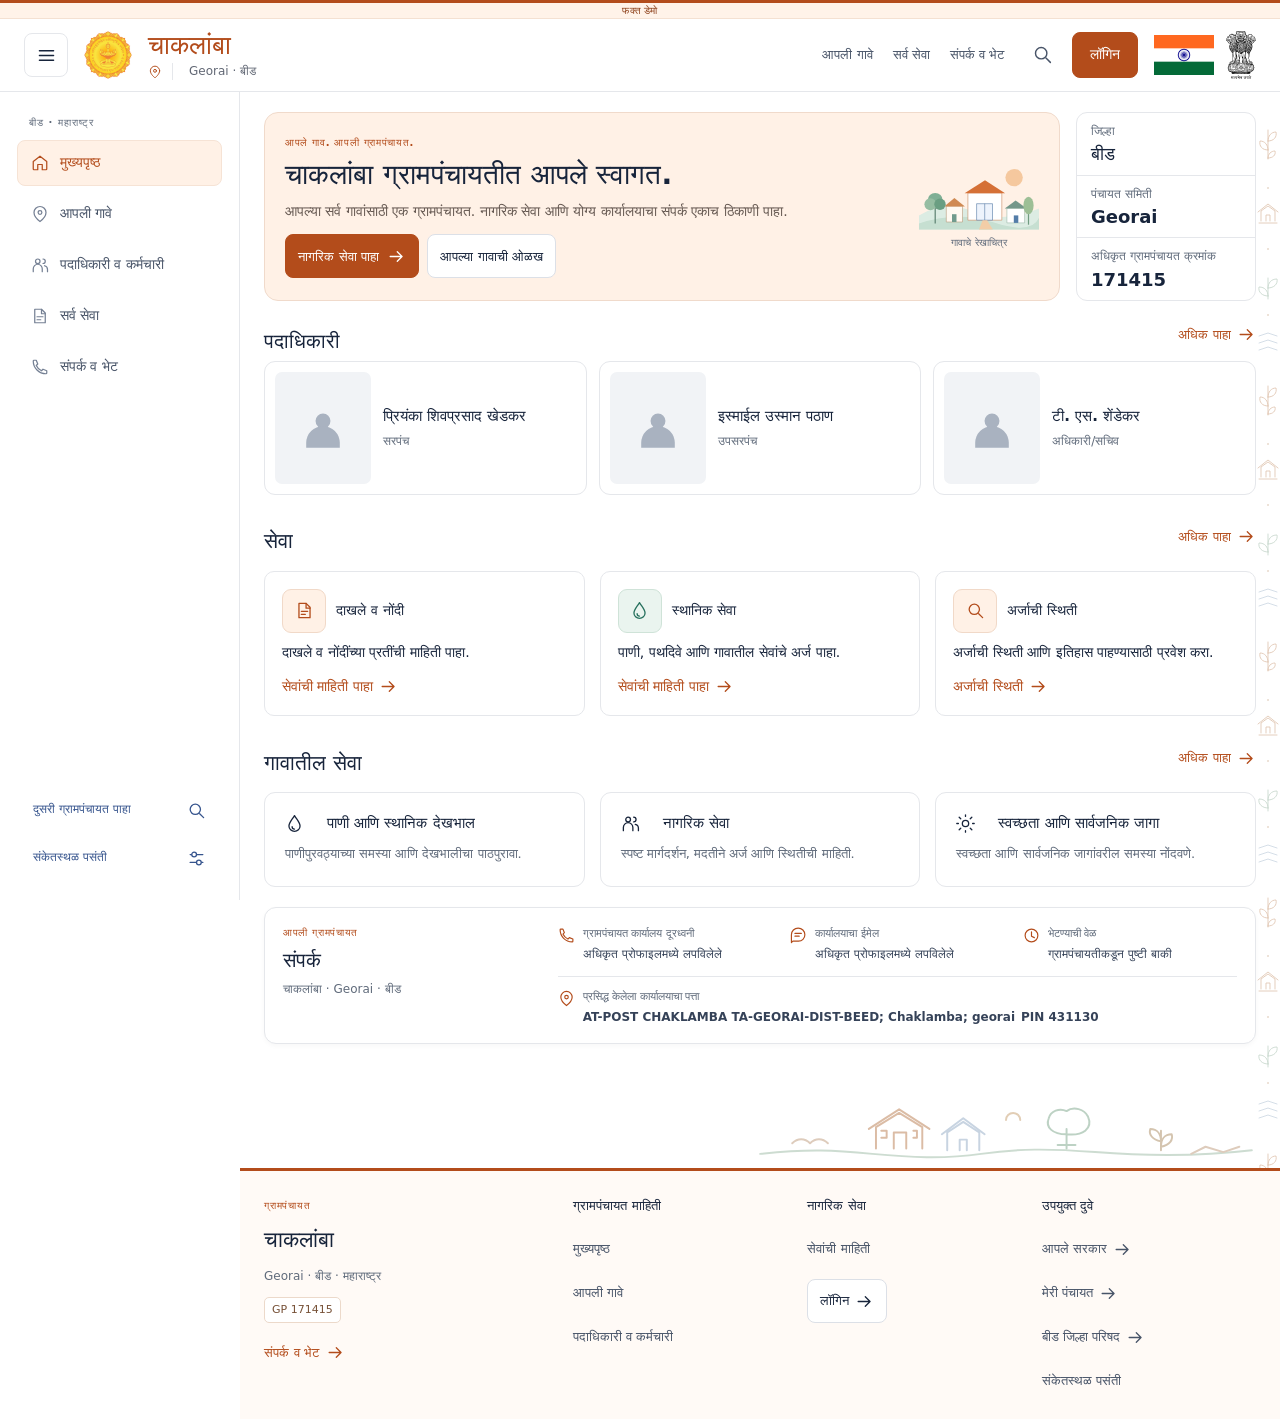
==== commit 11925173: "Add files via upload" ====
--- a/index.html
+++ b/index.html
@@ -65,6 +65,7 @@
   <div id="portalRoot" data-role="citizen">
   <div id="gpShell" class="public-site gp-shared-site" data-auth-state="anonymous" data-active-gp="171415" data-page="home">
     <header class="public-topbar gp-shared-header" id="workspaceHeader">
+      <span id="topDemoNotice" class="slim-demo-notice" role="note">फक्त डेमो</span>
       <button id="menuToggle" class="icon-button public-menu-button" type="button" aria-label="Open navigation" aria-expanded="false" aria-controls="sidebar"><svg class="icon" aria-hidden="true"><use href="#i-menu"/></svg></button>
       <a href="#home" class="brand gp-shell-brand" data-route-link="home" aria-label="Gram Panchayat home"><img class="public-state-seal" src="assets/maharashtra-seal.png" width="48" height="48" alt="Maharashtra state seal / महाराष्ट्र शासन मुद्रा"></a>
       <div class="public-gp-label"><strong id="shellGPName">चाकलांबा</strong><small><svg class="icon" aria-hidden="true"><use href="#i-pin"/></svg><span class="place-location">गेवराई · बीड</span></small></div>
--- a/roles.css
+++ b/roles.css
@@ -1,248 +1,266 @@
-/* Distinct demo roles share GP identity and the protected workspace boundary. */
-/* Use one font family/line height for both languages; preferences live in Profile. */
-.profile-button { display: flex; align-items: center; gap: 10px; min-height: 48px; width: 210px; padding: 7px 10px; border: 1px solid transparent; border-radius: 9px; background: #fff; text-align: left; line-height: 1.5; }
-.profile-button:hover { background: #f6f7fa; }
-.profile-button .session-identity { flex: 1; }
-.profile-button .user-avatar { display: grid; flex: 0 0 32px; }
-.profile-button .user-label { display: block; font-size: 12px; line-height: 1.5; }
-.profile-button > .icon { width: 15px; height: 15px; color: var(--muted); }
-.profile-caption { display: block; color: var(--ink); font-size: 12px; font-weight: 650; line-height: 1.5; }
-.profile-summary { margin-bottom: 22px; color: var(--muted); overflow-wrap: anywhere; }
-.profile-summary strong { display: block; color: var(--ink); }
-.demo-role-switch { display: flex; align-items: center; flex-wrap: wrap; gap: 7px 10px; min-width: 0; }
-.role-switch-label { color: var(--muted); font-size: 11px; font-weight: 650; line-height: 1.35; }
-.demo-session-actions { display: flex; align-items: center; justify-content: flex-end; flex-wrap: wrap; gap: 5px 13px; }
-.demo-session-actions > button { min-height: 44px; }
-.session-identity { display: grid; min-width: 0; max-width: 170px; gap: 2px; }
-.session-identity .user-label { display: block; overflow: hidden; text-overflow: ellipsis; white-space: nowrap; }
-.admin-sidebar-note { margin: 24px 0 0; padding: 13px 14px; border: 1px solid var(--line); border-radius: 10px; background: #f6f7fa; color: var(--muted); font-size: 12px; line-height: 1.7; }
-/* Keep the absolutely positioned screen-reader table heading inside its scrollport. */
-#portalRoot[data-role="admin"] .table-wrap { position: relative; }
-.admin-workspace-panel, .admin-services-panel { margin-bottom: 22px; }
-.admin-profile-grid { display: grid; grid-template-columns: repeat(2, minmax(0, 1fr)); gap: 0 20px; margin: 0; }
-.admin-profile-grid > div { min-width: 0; padding: 12px 0; border-bottom: 1px solid var(--line); }
-.admin-profile-grid dt { margin-bottom: 5px; color: var(--muted); font-size: 12px; }
-.admin-profile-grid dd { margin: 0; color: var(--ink); font-size: 15px; font-weight: 650; overflow-wrap: anywhere; }
-.admin-authority-note { display: flex; align-items: flex-start; gap: 10px; margin-top: 16px; padding: 14px; border: 1px solid #e1e5ee; border-radius: 11px; background: #f7f8fb; color: #4d5b73; }
-.admin-authority-note > .icon { width: 23px; height: 23px; margin-top: 3px; }
-.admin-authority-note strong { display: block; margin-bottom: 5px; font-size: 14px; }
-.admin-authority-note p { margin: 0; color: var(--muted); font-size: 13px; line-height: 1.7; }
-.admin-service-list { display: flex; flex-wrap: wrap; gap: 10px; margin-bottom: 18px; }
-.admin-service-chip { display: inline-flex; align-items: center; gap: 7px; min-width: 0; max-width: 100%; padding: 9px 12px; border: 1px solid var(--line); border-radius: 8px; background: #f7f8fa; color: #516079; font-size: 13px; overflow-wrap: anywhere; }
-.admin-service-chip > .icon { width: 17px; height: 17px; }
-.admin-workspace-actions { display: flex; align-items: center; flex-wrap: wrap; gap: 12px; }
-.admin-role-comparison { display: grid; grid-template-columns: repeat(2, minmax(0, 1fr)); gap: 16px; margin: 18px 0; }
-.admin-role-comparison > div { min-width: 0; padding: 18px; border: 1px solid var(--line); border-radius: 12px; background: #fafbfc; }
-.admin-role-comparison h3 { margin: 15px 0 9px; font-size: 20px; }
-.admin-role-comparison p { margin: 0; color: var(--muted); font-size: 14px; }
-.admin-permissions-panel > .info-note { display: block; margin-bottom: 23px; }
-@media (max-width: 1100px) {
-  .demo-role-switch { gap: 4px 8px; }
-  .demo-session-actions { gap: 2px 10px; }
-  .session-identity { max-width: 140px; }
-}
-@media (max-width: 760px) {
-  .demo-role-switch { flex: 1 1 auto; }
-  .demo-session-actions { justify-content: flex-start; }
-  .admin-workspace-panel .section-header { align-items: flex-start; flex-wrap: wrap; }
-}
-@media (max-width: 540px) {
-  .profile-button { width: 126px; min-height: 48px; padding: 6px 8px; gap: 6px; }
-  .profile-button .user-label { display: none; }
-  .profile-button > .icon { display: none; }
-  .profile-caption { font-size: 12px; }
-  .role-switch-label { font-size: 11px; }
-  .demo-role-switch { gap: 4px 8px; }
-  .demo-session-actions { width: 100%; justify-content: space-between; }
-  .demo-session-actions > button { font-size: 12px; }
-  .session-identity { max-width: 110px; }
-  .admin-profile-grid, .admin-role-comparison { grid-template-columns: minmax(0, 1fr); }
-  .admin-authority-note { padding: 13px; }
-  .admin-workspace-actions > button { width: 100%; }
-  .admin-service-chip { font-size: 12px; }
-}
-
-.workspace-role-badge { display: inline-flex; align-items: center; justify-content: center; gap: 6px; min-width: 0; max-width: 100%; padding: 7px 10px; border: 1px solid #c8d7ee; border-radius: 7px; background: #edf3fc; color: #2457a7; font-size: 13px; font-weight: 700; line-height: 1.4; }
-.workspace-role-badge > .icon { width: 16px; height: 16px; flex: 0 0 16px; }
-#portalRoot[data-role="admin"] .workspace-role-badge { border-color: #e9c5ae; background: #fff1e6; color: #b34c1b; }
-@media (max-width: 540px) {
-  .topbar-actions { flex-direction: column; align-items: stretch; gap: 4px; flex: 0 0 126px; }
-  .workspace-role-badge { padding: 5px 7px; font-size: 12px; overflow-wrap: anywhere; }
-}
-
-/* The persistent view control replaces the removed floating demo tools. */
-#workspaceHeader { min-height: 76px; padding-block: 10px; }
-#workspaceHeader .topbar-actions { flex: 0 0 auto; flex-direction: row; align-items: center; gap: 8px; }
-#workspaceHeader .workspace-role-badge { min-height: 44px; cursor: pointer; }
-.workspace-role-badge .role-badge-chevron { width: 12px; height: 12px; flex-basis: 12px; transform: rotate(90deg); }
-.workspace-role-badge[aria-expanded="true"] .role-badge-chevron { transform: rotate(-90deg); }
-.role-view-popover { position: fixed; inset: auto; width: 280px; max-width: calc(100vw - 24px); max-height: calc(100dvh - 24px); margin: 0; padding: 16px; overflow: auto; border: 1px solid var(--line); border-radius: 12px; background: #fff; color: var(--ink); box-shadow: 0 12px 36px rgb(24 24 27 / 16%); }
-.role-view-popover h2 { margin: 0 0 7px; font-size: 16px; line-height: 1.5; }
-.role-view-popover p { margin: 0 0 14px; color: var(--muted); font-size: 12px; line-height: 1.7; }
-.role-view-popover .view-switch { display: grid; gap: 5px; padding: 4px; }
-.role-view-popover .view-switch button { width: 100%; min-height: 44px; text-align: left; font-size: 14px; }
-.profile-account-section { margin-top: 24px; padding-top: 20px; border-top: 1px solid var(--line); }
-.profile-account-section h3 { margin: 0 0 13px; font-size: 16px; }
-.profile-account-actions { display: flex; flex-wrap: wrap; gap: 8px; }
-.profile-account-actions .button { min-height: 44px; }
-.citizen-village-section { margin-bottom: 30px; }
-.citizen-village-grid { display: grid; grid-template-columns: minmax(280px, .9fr) minmax(0, 1.5fr); align-items: start; gap: 18px; }
-.citizen-village-panel, .citizen-leadership-panel { min-width: 0; }
-.citizen-village-panel h3, .citizen-leadership-panel > h3 { margin: 0 0 15px; color: var(--ink); font-size: 18px; line-height: 1.6; }
-.citizen-village-about { margin: 0 0 8px; color: var(--muted); font-size: 14px; line-height: 1.8; }
-.citizen-office-address { margin-top: 19px; font-size: 13px; line-height: 1.8; overflow-wrap: anywhere; }
-.citizen-office-address > strong { color: var(--ink); }
-.citizen-office-address p { margin: 6px 0; }
-.citizen-office-address a { display: inline-flex; align-items: center; gap: 6px; min-height: 44px; color: var(--accent); }
-.citizen-leadership-panel > .text-button { margin-top: 12px; min-height: 44px; }
-.workspace-brand .brand-mark:has(img) { width: 40px; height: 40px; background: transparent; }
-.workspace-brand .brand-mark img { display: block; width: 40px; height: 40px; object-fit: contain; }
-@media (max-width: 1100px) {
-  .citizen-village-grid { grid-template-columns: minmax(0, 1fr); }
-}
-@media (max-width: 760px) {
-  #workspaceHeader { min-height: 76px; padding: 8px 12px; gap: 8px; }
-  #workspaceHeader .profile-button { flex: 0 0 44px; width: 44px; height: 44px; min-height: 44px; padding: 5px; }
-  #workspaceHeader .profile-button .session-identity, #workspaceHeader .profile-button > .icon { display: none; }
-  #workspaceHeader .topbar-actions { gap: 6px; }
-  #workspaceHeader .workspace-role-badge { max-width: 136px; padding: 6px 7px; gap: 4px; font-size: 12px; }
-  #workspaceHeader .place-selector { flex: 1 1 auto; min-width: 0; }
-  #workspaceHeader .place-selector select { width: 100%; max-width: 100%; font-size: 14px; }
-  .citizen-village-section > .section-header { align-items: flex-start; flex-wrap: wrap; }
-  .profile-account-actions { display: grid; grid-template-columns: minmax(0, 1fr); }
-}
-@media print {
-  .role-view-popover { display: none !important; }
-}
-
-/* One persistent GP site shell for public information, Login and signed-in tools. */
-#gpShell { padding-top: 0; }
-#gpShell #sidebar { height: max(0px, calc(var(--public-viewport-height, 100dvh) - var(--public-header-height))); }
-#gpShell #mobileShade { height: max(0px, calc(var(--public-viewport-height, 100dvh) - var(--public-header-height))); bottom: auto; }
-#gpShell .gp-shell-brand { display: inline-flex; align-items: center; justify-content: center; flex: 0 0 auto; width: 48px; min-width: 0; height: 48px; min-height: 44px; margin: 0; padding: 0; border: 0; background: transparent; }
-#gpShell .gp-shell-brand img { width: 48px; height: 48px; object-fit: contain; }
-#gpShell #workspaceHeader { position: sticky; inset: 0 auto auto; width: 100%; min-height: 76px; gap: 16px; padding: 10px 24px; }
-#gpShell .gp-account-actions { display: flex; flex: 0 0 auto; align-items: center; justify-content: flex-end; gap: 8px; margin-left: 0; }
-#gpShell .profile-button { width: 150px; min-height: 44px; padding: 5px 8px; }
-#gpShell .profile-button .session-identity { max-width: 96px; }
-#gpShell .profile-button .user-avatar { width: 30px; height: 30px; flex-basis: 30px; }
-#gpShell .gp-session-heading { margin-top: 24px; }
-#gpShell .public-nav + .public-nav { margin-top: 14px; }
-#gpShell .public-side-bottom { display: grid; gap: 4px; }
-#gpShell .public-side-bottom button { display: flex; align-items: center; justify-content: space-between; gap: 8px; width: 100%; min-height: 44px; padding: 8px; text-align: left; }
-#gpShell .public-side-bottom .icon { flex-shrink: 0; }
-#gpShell .main-content { min-width: 0; }
-#gpShell .gp-auth-content { padding-block: 22px 32px; }
-@media (min-width: 801px) {
-  #gpShell.sidebar-collapsed .public-side-caption, #gpShell.sidebar-collapsed .gp-session-heading, #gpShell.sidebar-collapsed .admin-sidebar-note { display: none; }
-  #gpShell.sidebar-collapsed .public-side-bottom button { justify-content: center; width: 46px; min-height: 46px; padding: 10px; }
-  #gpShell.sidebar-collapsed .public-side-bottom button > span { display: none; }
-}
-@media (max-width: 1200px) {
-  #gpShell #workspaceHeader .public-toplinks { display: none; }
-  #gpShell .profile-button { width: 44px; height: 44px; }
-  #gpShell .profile-button .session-identity, #gpShell .profile-button > .icon { display: none; }
-}
-
-@media (max-width: 800px) {
-  #gpShell #workspaceHeader { display: grid; grid-template-columns: 44px 40px minmax(0, 1fr) auto; gap: 6px 9px; min-height: 72px; padding: 8px 12px; }
-  #gpShell .gp-shell-brand, #gpShell .gp-shell-brand img { width: 40px; height: 40px; }
-  #gpShell .public-gp-label { grid-column: 3; margin: 0; }
-  #gpShell .public-gp-label strong { font-size: 22px; line-height: 1.25; }
-  #gpShell .public-gp-label small { font-size: 11px; }
-  #gpShell .public-national-marks { grid-column: 4; grid-row: 1; gap: 8px; }
-  #gpShell .public-national-marks .india-emblem { width: 23px; height: 36px; }
-  #gpShell #workspaceHeader .gp-account-actions { grid-column: 1 / -1; grid-row: 2; justify-content: flex-end; gap: 8px; width: 100%; min-height: 44px; padding-top: 2px; border-top: 1px solid var(--line); }
-  #gpShell #workspaceHeader .profile-button { width: 44px; height: 44px; }
-  #gpShell #workspaceHeader .workspace-role-badge { max-width: none; min-height: 44px; padding: 7px 10px; font-size: 13px; }
-  #gpShell .gp-auth-content { padding: 18px 16px 28px; }
-  #gpShell input, #gpShell select, #gpShell textarea, #publicDialogs input, #publicDialogs select, #publicDialogs textarea { font-size: 16px; }
-}
-@media (max-width: 420px) {
-  #gpShell #workspaceHeader { gap: 6px; padding-inline: 10px; }
-  #gpShell .public-gp-label strong { font-size: 20px; }
-}
-
-/* Ordinary users choose a GP and sign in; portal IT provisions GPs separately. */
-#gpShell .gp-auth-content { padding: 0; }
-.gp-login-page { width: min(720px, 100%); margin: 0 auto; }
-.gp-login-page > .breadcrumb { margin-bottom: 6px; }
-.gp-login-page > .breadcrumb .text-button { min-height: 44px; }
-.gp-login-card { min-width: 0; padding: 20px 24px; border: 1px solid var(--line); border-radius: 13px; background: #fff; box-shadow: 0 4px 24px rgb(23 36 59 / 4%); }
-.gp-login-heading { margin-bottom: 12px; }
-.gp-login-heading .public-kicker { display: none; }
-.gp-login-heading h1 { margin: 0 0 5px; color: var(--public-ink, var(--ink)); font-size: 26px; font-weight: 700; line-height: 1.4; }
-.gp-login-heading > p:last-child { margin: 0; color: var(--muted); font-size: 14px; line-height: 1.75; }
-.gp-login-location { position: relative; display: grid; grid-template-columns: minmax(0, 1fr) minmax(0, 1fr); align-items: start; gap: 12px 16px; min-width: 0; margin: 0; padding: 0; border: 0; }
-.gp-login-location > legend { position: absolute; width: 1px; height: 1px; margin: -1px; padding: 0; overflow: hidden; white-space: nowrap; clip-path: inset(50%); }
-.gp-login-location > .field-grid { grid-column: 1 / -1; align-items: start; gap: 16px; margin-top: 0; }
-.gp-login-card .form-field { display: flex; flex-direction: column; align-self: start; align-items: stretch; gap: 6px; min-width: 0; margin: 0; }
-.gp-login-card .form-field + .form-field { margin-top: 0; }
-.gp-login-card label { color: var(--ink); font-size: 13px; font-weight: 600; }
-.gp-login-card input, .gp-login-card select { flex: 0 0 44px; width: 100%; max-width: 100%; min-width: 0; height: 44px; min-height: 44px; padding-block: 8px; font-family: inherit; font-size: 14px; line-height: 1.5; }
-.gp-login-card .field-hint { margin: 0; font-size: 11px; line-height: 1.65; }
-.gp-login-summary { display: flex; align-items: center; gap: 10px; margin: 10px 0 12px; padding: 9px 12px; border: 1px solid #f0d9c9; border-radius: 9px; background: #fff8f3; }
-.gp-login-summary > .icon { flex: 0 0 20px; color: var(--public-accent, #b34c1b); }
-.gp-login-summary > div { min-width: 0; }
-.gp-login-summary strong { display: block; color: var(--ink); font-size: 16px; line-height: 1.6; overflow-wrap: anywhere; }
-.gp-login-summary span { display: block; margin-top: 1px; color: var(--muted); font-size: 12px; line-height: 1.7; overflow-wrap: anywhere; }
-.gp-login-credentials { display: grid; grid-template-columns: minmax(0, 1fr) minmax(0, 1fr); align-items: start; gap: 16px; }
-.gp-login-password { position: relative; display: flex; width: 100%; min-width: 0; height: 44px; }
-.gp-login-card .gp-login-password input { flex: 1 1 auto; width: 100%; height: 44px; padding-right: 64px; }
-.gp-login-password > button { position: absolute; inset: 0 0 0 auto; min-width: 58px; min-height: 44px; padding: 8px; border: 0; border-radius: 7px; background: transparent; color: var(--public-accent, #b34c1b); font: inherit; font-size: 14px; font-weight: 650; }
-.gp-login-actions { display: flex; align-items: center; flex-wrap: wrap; gap: 10px; margin-top: 14px; }
-.gp-login-actions .button { min-height: 44px; padding-inline: 22px; font-size: 14px; }
-.gp-login-notice { margin: -6px 0 18px; padding: 12px 14px; border-radius: 8px; background: var(--sage, #f1f3f6); color: var(--muted); font-size: 13px; line-height: 1.8; }
-.gp-login-change-note { margin-bottom: 12px !important; }
-.gp-login-demo-note { margin: 6px 0 0; color: var(--muted); font-size: 12px; line-height: 1.5; }
-#gpShell .public-national-marks { display: flex; flex-direction: row; width: auto; align-items: center; gap: 12px; }
-#gpShell .public-national-marks .india-flag { width: 60px; height: 40px; object-fit: contain; }
-@media (max-width: 800px) {
-  #gpShell .public-national-marks { flex-direction: row; width: auto; gap: 8px; }
-  #gpShell .public-national-marks .india-flag { width: 48px; height: 32px; }
-  .gp-login-card { padding: 20px; }
-  .gp-login-card input, .gp-login-card select { font-size: 16px; }
-}
-@media (max-width: 580px) {
-  .gp-login-location, .gp-login-credentials { grid-template-columns: minmax(0, 1fr); gap: 0; }
-  .gp-login-heading h1 { font-size: 26px; }
-  .gp-login-card { padding: 20px 17px; }
-  .gp-login-location > .field-grid { grid-template-columns: minmax(0, 1fr) minmax(0, 1fr); gap: 12px; }
-  .gp-login-actions { align-items: stretch; }
-  .gp-login-actions .button { width: 100%; }
-}
-
-/* Admin request queue: the visible rows and register share search/status scope. */
-.queue-toolbar { display: grid; grid-template-columns: minmax(180px, 1fr) minmax(240px, 1.45fr) minmax(145px, .8fr); align-items: center; gap: 12px; margin-bottom: 12px; }
-.queue-heading { min-width: 0; }
-.queue-heading h2 { margin: 0 !important; color: var(--ink); font-size: 18px; font-weight: 650; line-height: 1.45; }
-.queue-heading p { margin: 3px 0 0; color: var(--muted); font-size: 12px; line-height: 1.6; }
-.queue-search { display: flex; align-items: center; gap: 8px; min-width: 0; min-height: 48px; padding: 1px 3px 1px 14px; border: 1px solid transparent; border-radius: 24px; background: #eef2f7; transition: background .15s, box-shadow .15s; }
-.queue-search:hover { background: #e8edf4; }
-.queue-search > .icon { flex: 0 0 18px; color: var(--muted); }
-.queue-search input { flex: 1 1 auto; width: 100%; min-width: 0; min-height: 44px; padding: 8px 0; border: 0; border-radius: 0; outline: none; background: transparent; color: var(--ink); font: inherit; font-size: 14px; line-height: 1.5; }
-.queue-search:focus-within { border-color: #c8d6eb; background: #fff; box-shadow: 0 1px 5px rgb(23 36 59 / 12%); }
-.queue-search input:focus-visible { outline: none; }
-.queue-search input::-webkit-search-cancel-button { -webkit-appearance: none; appearance: none; }
-.queue-search-clear { display: inline-grid; place-items: center; flex: 0 0 44px; width: 44px; min-width: 44px; min-height: 44px; padding: 10px; border: 0; border-radius: 50%; color: var(--muted); background: transparent; }
-.queue-search-clear:hover { color: var(--ink); background: var(--sage); }
-.queue-search-clear .icon { width: 16px; height: 16px; }
-.queue-search-filter { display: inline-grid; place-items: center; flex: 0 0 44px; width: 44px; min-width: 44px; min-height: 44px; padding: 10px; border: 0; border-radius: 50%; color: #586579; background: transparent; }
-.queue-search-filter:hover { color: var(--ink); background: #dfe7f0; }
-.queue-search-filter .icon { width: 19px; height: 19px; }
-.queue-status { min-width: 0; }
-.queue-status select { width: 100%; min-width: 0; min-height: 48px; padding: 9px 14px; border: 1px solid transparent; border-radius: 24px; background: #eef2f7; color: var(--ink); font: inherit; font-size: 14px; line-height: 1.5; }
-.queue-followup-note { margin-top: 12px !important; }
-#officeQueueResults .empty-state { padding: 24px 14px; }
-@media (max-width: 1100px) {
-  .queue-toolbar { grid-template-columns: minmax(160px, 1fr) minmax(210px, 1.35fr) minmax(135px, .8fr); gap: 10px; }
-}
-@media (max-width: 700px) {
-  .queue-toolbar { grid-template-columns: minmax(0, 1fr) minmax(125px, .75fr); gap: 10px; }
-  .queue-heading { grid-column: 1 / -1; }
-  .queue-search input, .queue-status select { font-size: 16px; }
-}
-@media (max-width: 390px) {
-  .queue-toolbar { grid-template-columns: minmax(0, 1fr); }
-  .queue-heading { grid-column: 1; }
-}
+/* Distinct demo roles share GP identity and the protected workspace boundary. */
+/* Use one font family/line height for both languages; preferences live in Profile. */
+.profile-button { display: flex; align-items: center; gap: 10px; min-height: 48px; width: 210px; padding: 7px 10px; border: 1px solid transparent; border-radius: 9px; background: #fff; text-align: left; line-height: 1.5; }
+.profile-button:hover { background: #f6f7fa; }
+.profile-button .session-identity { flex: 1; }
+.profile-button .user-avatar { display: grid; flex: 0 0 32px; }
+.profile-button .user-label { display: block; font-size: 12px; line-height: 1.5; }
+.profile-button > .icon { width: 15px; height: 15px; color: var(--muted); }
+.profile-caption { display: block; color: var(--ink); font-size: 12px; font-weight: 650; line-height: 1.5; }
+.profile-summary { margin-bottom: 22px; color: var(--muted); overflow-wrap: anywhere; }
+.profile-summary strong { display: block; color: var(--ink); }
+.demo-role-switch { display: flex; align-items: center; flex-wrap: wrap; gap: 7px 10px; min-width: 0; }
+.role-switch-label { color: var(--muted); font-size: 11px; font-weight: 650; line-height: 1.35; }
+.demo-session-actions { display: flex; align-items: center; justify-content: flex-end; flex-wrap: wrap; gap: 5px 13px; }
+.demo-session-actions > button { min-height: 44px; }
+.session-identity { display: grid; min-width: 0; max-width: 170px; gap: 2px; }
+.session-identity .user-label { display: block; overflow: hidden; text-overflow: ellipsis; white-space: nowrap; }
+.admin-sidebar-note { margin: 24px 0 0; padding: 13px 14px; border: 1px solid var(--line); border-radius: 10px; background: #f6f7fa; color: var(--muted); font-size: 12px; line-height: 1.7; }
+/* Keep the absolutely positioned screen-reader table heading inside its scrollport. */
+#portalRoot[data-role="admin"] .table-wrap { position: relative; }
+.admin-workspace-panel, .admin-services-panel { margin-bottom: 22px; }
+.admin-profile-grid { display: grid; grid-template-columns: repeat(2, minmax(0, 1fr)); gap: 0 20px; margin: 0; }
+.admin-profile-grid > div { min-width: 0; padding: 12px 0; border-bottom: 1px solid var(--line); }
+.admin-profile-grid dt { margin-bottom: 5px; color: var(--muted); font-size: 12px; }
+.admin-profile-grid dd { margin: 0; color: var(--ink); font-size: 15px; font-weight: 650; overflow-wrap: anywhere; }
+.admin-authority-note { display: flex; align-items: flex-start; gap: 10px; margin-top: 16px; padding: 14px; border: 1px solid #e1e5ee; border-radius: 11px; background: #f7f8fb; color: #4d5b73; }
+.admin-authority-note > .icon { width: 23px; height: 23px; margin-top: 3px; }
+.admin-authority-note strong { display: block; margin-bottom: 5px; font-size: 14px; }
+.admin-authority-note p { margin: 0; color: var(--muted); font-size: 13px; line-height: 1.7; }
+.admin-service-list { display: flex; flex-wrap: wrap; gap: 10px; margin-bottom: 18px; }
+.admin-service-chip { display: inline-flex; align-items: center; gap: 7px; min-width: 0; max-width: 100%; padding: 9px 12px; border: 1px solid var(--line); border-radius: 8px; background: #f7f8fa; color: #516079; font-size: 13px; overflow-wrap: anywhere; }
+.admin-service-chip > .icon { width: 17px; height: 17px; }
+.admin-workspace-actions { display: flex; align-items: center; flex-wrap: wrap; gap: 12px; }
+.admin-role-comparison { display: grid; grid-template-columns: repeat(2, minmax(0, 1fr)); gap: 16px; margin: 18px 0; }
+.admin-role-comparison > div { min-width: 0; padding: 18px; border: 1px solid var(--line); border-radius: 12px; background: #fafbfc; }
+.admin-role-comparison h3 { margin: 15px 0 9px; font-size: 20px; }
+.admin-role-comparison p { margin: 0; color: var(--muted); font-size: 14px; }
+.admin-permissions-panel > .info-note { display: block; margin-bottom: 23px; }
+@media (max-width: 1100px) {
+  .demo-role-switch { gap: 4px 8px; }
+  .demo-session-actions { gap: 2px 10px; }
+  .session-identity { max-width: 140px; }
+}
+@media (max-width: 760px) {
+  .demo-role-switch { flex: 1 1 auto; }
+  .demo-session-actions { justify-content: flex-start; }
+  .admin-workspace-panel .section-header { align-items: flex-start; flex-wrap: wrap; }
+}
+@media (max-width: 540px) {
+  .profile-button { width: 126px; min-height: 48px; padding: 6px 8px; gap: 6px; }
+  .profile-button .user-label { display: none; }
+  .profile-button > .icon { display: none; }
+  .profile-caption { font-size: 12px; }
+  .role-switch-label { font-size: 11px; }
+  .demo-role-switch { gap: 4px 8px; }
+  .demo-session-actions { width: 100%; justify-content: space-between; }
+  .demo-session-actions > button { font-size: 12px; }
+  .session-identity { max-width: 110px; }
+  .admin-profile-grid, .admin-role-comparison { grid-template-columns: minmax(0, 1fr); }
+  .admin-authority-note { padding: 13px; }
+  .admin-workspace-actions > button { width: 100%; }
+  .admin-service-chip { font-size: 12px; }
+}
+
+.workspace-role-badge { display: inline-flex; align-items: center; justify-content: center; gap: 6px; min-width: 0; max-width: 100%; padding: 7px 10px; border: 1px solid #c8d7ee; border-radius: 7px; background: #edf3fc; color: #2457a7; font-size: 13px; font-weight: 700; line-height: 1.4; }
+.workspace-role-badge > .icon { width: 16px; height: 16px; flex: 0 0 16px; }
+#portalRoot[data-role="admin"] .workspace-role-badge { border-color: #e9c5ae; background: #fff1e6; color: #b34c1b; }
+@media (max-width: 540px) {
+  .topbar-actions { flex-direction: column; align-items: stretch; gap: 4px; flex: 0 0 126px; }
+  .workspace-role-badge { padding: 5px 7px; font-size: 12px; overflow-wrap: anywhere; }
+}
+
+/* The persistent view control replaces the removed floating demo tools. */
+#workspaceHeader { min-height: 76px; padding-block: 10px; }
+#workspaceHeader .topbar-actions { flex: 0 0 auto; flex-direction: row; align-items: center; gap: 8px; }
+#workspaceHeader .workspace-role-badge { min-height: 44px; padding: 6px 8px; gap: 4px; cursor: pointer; }
+.workspace-role-badge .role-badge-chevron { width: 12px; height: 12px; flex-basis: 12px; transform: rotate(90deg); }
+.workspace-role-badge[aria-expanded="true"] .role-badge-chevron { transform: rotate(-90deg); }
+.role-view-popover { position: fixed; inset: auto; width: 280px; max-width: calc(100vw - 24px); max-height: calc(100dvh - 24px); margin: 0; padding: 16px; overflow: auto; border: 1px solid var(--line); border-radius: 12px; background: #fff; color: var(--ink); box-shadow: 0 12px 36px rgb(24 24 27 / 16%); }
+.role-view-popover h2 { margin: 0 0 7px; font-size: 16px; line-height: 1.5; }
+.role-view-popover p { margin: 0 0 14px; color: var(--muted); font-size: 12px; line-height: 1.7; }
+.role-view-popover .view-switch { display: grid; gap: 5px; padding: 4px; }
+.role-view-popover .view-switch button { width: 100%; min-height: 44px; text-align: left; font-size: 14px; }
+.profile-account-section { margin-top: 24px; padding-top: 20px; border-top: 1px solid var(--line); }
+.profile-account-section h3 { margin: 0 0 13px; font-size: 16px; }
+.profile-account-actions { display: flex; flex-wrap: wrap; gap: 8px; }
+.profile-account-actions .button { min-height: 44px; }
+.citizen-village-section { margin-bottom: 30px; }
+.citizen-village-grid { display: grid; grid-template-columns: minmax(280px, .9fr) minmax(0, 1.5fr); align-items: start; gap: 18px; }
+.citizen-village-panel, .citizen-leadership-panel { min-width: 0; }
+.citizen-village-panel h3, .citizen-leadership-panel > h3 { margin: 0 0 15px; color: var(--ink); font-size: 18px; line-height: 1.6; }
+.citizen-village-about { margin: 0 0 8px; color: var(--muted); font-size: 14px; line-height: 1.8; }
+.citizen-office-address { margin-top: 19px; font-size: 13px; line-height: 1.8; overflow-wrap: anywhere; }
+.citizen-office-address > strong { color: var(--ink); }
+.citizen-office-address p { margin: 6px 0; }
+.citizen-office-address a { display: inline-flex; align-items: center; gap: 6px; min-height: 44px; color: var(--accent); }
+.citizen-leadership-panel > .text-button { margin-top: 12px; min-height: 44px; }
+.workspace-brand .brand-mark:has(img) { width: 40px; height: 40px; background: transparent; }
+.workspace-brand .brand-mark img { display: block; width: 40px; height: 40px; object-fit: contain; }
+@media (max-width: 1100px) {
+  .citizen-village-grid { grid-template-columns: minmax(0, 1fr); }
+}
+@media (max-width: 760px) {
+  #workspaceHeader { min-height: 76px; padding: 8px 12px; gap: 8px; }
+  #workspaceHeader .profile-button { flex: 0 0 44px; width: 44px; height: 44px; min-height: 44px; padding: 5px; }
+  #workspaceHeader .profile-button .session-identity, #workspaceHeader .profile-button > .icon { display: none; }
+  #workspaceHeader .topbar-actions { gap: 6px; }
+  #workspaceHeader .workspace-role-badge { max-width: 136px; padding: 6px 7px; gap: 4px; font-size: 12px; }
+  #workspaceHeader .place-selector { flex: 1 1 auto; min-width: 0; }
+  #workspaceHeader .place-selector select { width: 100%; max-width: 100%; font-size: 14px; }
+  .citizen-village-section > .section-header { align-items: flex-start; flex-wrap: wrap; }
+  .profile-account-actions { display: grid; grid-template-columns: minmax(0, 1fr); }
+}
+@media print {
+  .role-view-popover { display: none !important; }
+}
+
+/* One persistent GP site shell for public information, Login and signed-in tools. */
+.role-label-mobile { display: none; }
+#gpShell { padding-top: 0; }
+#gpShell #sidebar { height: max(0px, calc(var(--public-viewport-height, 100dvh) - var(--public-header-height))); }
+#gpShell #mobileShade { height: max(0px, calc(var(--public-viewport-height, 100dvh) - var(--public-header-height))); bottom: auto; }
+#gpShell .gp-shell-brand { display: inline-flex; align-items: center; justify-content: center; flex: 0 0 auto; width: 48px; min-width: 0; height: 48px; min-height: 44px; margin: 0; padding: 0; border: 0; background: transparent; }
+#gpShell .gp-shell-brand img { width: 48px; height: 48px; object-fit: contain; }
+#gpShell #workspaceHeader { position: sticky; inset: 0 auto auto; width: 100%; min-height: 76px; gap: 16px; padding: 10px 24px; }
+#gpShell .gp-account-actions { display: flex; flex: 0 0 auto; align-items: center; justify-content: flex-end; gap: 8px; margin-left: 0; }
+#gpShell .profile-button { width: 150px; min-height: 44px; padding: 5px 8px; }
+#gpShell .profile-button .session-identity { max-width: 96px; }
+#gpShell .profile-button .user-avatar { width: 30px; height: 30px; flex-basis: 30px; }
+#gpShell .gp-session-heading { margin-top: 24px; }
+#gpShell .public-nav + .public-nav { margin-top: 14px; }
+#gpShell .public-side-bottom { display: grid; gap: 4px; }
+#gpShell .public-side-bottom button { display: flex; align-items: center; justify-content: space-between; gap: 8px; width: 100%; min-height: 44px; padding: 8px; text-align: left; }
+#gpShell .public-side-bottom .icon { flex-shrink: 0; }
+#gpShell .main-content { min-width: 0; }
+#gpShell .gp-auth-content { padding-block: 22px 32px; }
+@media (min-width: 801px) {
+  #gpShell.sidebar-collapsed .public-side-caption, #gpShell.sidebar-collapsed .gp-session-heading, #gpShell.sidebar-collapsed .admin-sidebar-note { display: none; }
+  #gpShell.sidebar-collapsed .public-side-bottom button { justify-content: center; width: 46px; min-height: 46px; padding: 10px; }
+  #gpShell.sidebar-collapsed .public-side-bottom button > span { display: none; }
+}
+@media (max-width: 1200px) {
+  #gpShell #workspaceHeader .public-toplinks { display: none; }
+  #gpShell .profile-button { width: 44px; height: 44px; }
+  #gpShell .profile-button .session-identity, #gpShell .profile-button > .icon { display: none; }
+}
+
+@media (max-width: 800px) {
+  #gpShell #workspaceHeader { display: grid; grid-template-columns: 44px 44px minmax(0, 1fr) auto; grid-template-rows: 44px; align-items: center; gap: 4px; min-height: 64px; padding: 8px; }
+  #gpShell .gp-shell-brand { width: 44px; height: 44px; }
+  #gpShell .gp-shell-brand img { width: 32px; height: 32px; }
+  #gpShell .public-gp-label { grid-column: 3; margin: 0; }
+  #gpShell .public-gp-label strong { font-size: 18px; line-height: 1.25; white-space: nowrap; overflow: hidden; text-overflow: ellipsis; }
+  #gpShell .public-gp-label small { font-size: 11px; }
+  #gpShell #workspaceHeader .public-toplinks, #gpShell #workspaceHeader .public-national-marks { display: none; }
+  #gpShell .public-national-marks .india-emblem { width: 23px; height: 36px; }
+  #gpShell #workspaceHeader .gp-account-actions { grid-column: 4; grid-row: 1; justify-content: flex-end; gap: 2px; width: auto; min-height: 44px; padding: 0; border: 0; }
+  #gpShell #workspaceHeader .profile-button { width: 44px; height: 44px; }
+  #gpShell #workspaceHeader .workspace-role-badge { max-width: none; min-height: 44px; padding: 6px; font-size: 12px; white-space: nowrap; }
+  #gpShell .workspace-role-badge > .icon, #gpShell .role-label-desktop { display: none; }
+  #gpShell .role-label-mobile { display: inline; }
+  #gpShell .public-gp-label small { display: block; white-space: nowrap; overflow: hidden; text-overflow: ellipsis; }
+  #gpShell .public-gp-label small > .icon { display: none; }
+  #gpShell #shellLogin { min-width: 54px; padding-inline: 8px; }
+  #gpShell .gp-auth-content { padding: 18px 16px 28px; }
+  #gpShell input, #gpShell select, #gpShell textarea, #publicDialogs input, #publicDialogs select, #publicDialogs textarea { font-size: 16px; }
+}
+@media (max-width: 420px) {
+  #gpShell #workspaceHeader { gap: 4px; padding-inline: 8px; }
+  #gpShell .public-gp-label strong { font-size: 18px; }
+}
+
+/* Ordinary users choose a GP and sign in; portal IT provisions GPs separately. */
+#gpShell .gp-auth-content { padding: 0; }
+.gp-login-page { width: min(720px, 100%); margin: 0 auto; }
+.gp-login-page > .breadcrumb { margin-bottom: 6px; }
+.gp-login-page > .breadcrumb .text-button { min-height: 44px; }
+.gp-login-card { min-width: 0; padding: 20px 24px; border: 1px solid var(--line); border-radius: 13px; background: #fff; box-shadow: 0 4px 24px rgb(23 36 59 / 4%); }
+.gp-login-heading { margin-bottom: 12px; }
+.gp-login-heading .public-kicker { display: none; }
+.gp-login-heading h1 { margin: 0 0 5px; color: var(--public-ink, var(--ink)); font-size: 26px; font-weight: 700; line-height: 1.4; }
+.gp-login-heading > p:last-child { margin: 0; color: var(--muted); font-size: 14px; line-height: 1.75; }
+.gp-login-location { position: relative; display: grid; grid-template-columns: minmax(0, 1fr) minmax(0, 1fr); align-items: start; gap: 12px 16px; min-width: 0; margin: 0; padding: 0; border: 0; }
+.gp-login-location > legend { position: absolute; width: 1px; height: 1px; margin: -1px; padding: 0; overflow: hidden; white-space: nowrap; clip-path: inset(50%); }
+.gp-login-location > .field-grid { grid-column: 1 / -1; align-items: start; gap: 16px; margin-top: 0; }
+.gp-login-card .form-field { display: flex; flex-direction: column; align-self: start; align-items: stretch; gap: 6px; min-width: 0; margin: 0; }
+.gp-login-card .form-field + .form-field { margin-top: 0; }
+.gp-login-card label { color: var(--ink); font-size: 13px; font-weight: 600; }
+.gp-login-card input, .gp-login-card select { flex: 0 0 44px; width: 100%; max-width: 100%; min-width: 0; height: 44px; min-height: 44px; padding-block: 8px; font-family: inherit; font-size: 14px; line-height: 1.5; }
+.gp-login-card .field-hint { margin: 0; font-size: 11px; line-height: 1.65; }
+.gp-login-summary { display: flex; align-items: center; gap: 10px; margin: 10px 0 12px; padding: 9px 12px; border: 1px solid #f0d9c9; border-radius: 9px; background: #fff8f3; }
+.gp-login-summary > .icon { flex: 0 0 20px; color: var(--public-accent, #b34c1b); }
+.gp-login-summary > div { min-width: 0; }
+.gp-login-summary strong { display: block; color: var(--ink); font-size: 16px; line-height: 1.6; overflow-wrap: anywhere; }
+.gp-login-summary span { display: block; margin-top: 1px; color: var(--muted); font-size: 12px; line-height: 1.7; overflow-wrap: anywhere; }
+.gp-login-credentials { display: grid; grid-template-columns: minmax(0, 1fr) minmax(0, 1fr); align-items: start; gap: 16px; }
+.gp-login-password { position: relative; display: flex; width: 100%; min-width: 0; height: 44px; }
+.gp-login-card .gp-login-password input { flex: 1 1 auto; width: 100%; height: 44px; padding-right: 64px; }
+.gp-login-password > button { position: absolute; inset: 0 0 0 auto; min-width: 58px; min-height: 44px; padding: 8px; border: 0; border-radius: 7px; background: transparent; color: var(--public-accent, #b34c1b); font: inherit; font-size: 14px; font-weight: 650; }
+.gp-login-actions { display: flex; align-items: center; flex-wrap: wrap; gap: 10px; margin-top: 14px; }
+.gp-login-actions .button { min-height: 44px; padding-inline: 22px; font-size: 14px; }
+.gp-login-notice { margin: -6px 0 18px; padding: 12px 14px; border-radius: 8px; background: var(--sage, #f1f3f6); color: var(--muted); font-size: 13px; line-height: 1.8; }
+.gp-login-change-note { margin-bottom: 12px !important; }
+.gp-login-demo-note { margin: 6px 0 0; color: var(--muted); font-size: 12px; line-height: 1.5; }
+#gpShell .public-national-marks { display: flex; flex-direction: row; width: auto; align-items: center; gap: 12px; }
+#gpShell .public-national-marks .india-flag { width: 60px; height: 40px; object-fit: contain; }
+@media (max-width: 800px) {
+  #gpShell .public-national-marks { flex-direction: row; width: auto; gap: 8px; }
+  #gpShell .public-national-marks .india-flag { width: 48px; height: 32px; }
+  .gp-login-card { padding: 20px; }
+  .gp-login-card input, .gp-login-card select { font-size: 16px; }
+}
+@media (max-width: 580px) {
+  .gp-login-location, .gp-login-credentials { grid-template-columns: minmax(0, 1fr); gap: 0; }
+  .gp-login-heading h1 { font-size: 26px; }
+  .gp-login-card { padding: 20px 17px; }
+  .gp-login-location > .field-grid { grid-template-columns: minmax(0, 1fr) minmax(0, 1fr); gap: 12px; }
+  .gp-login-actions { align-items: stretch; }
+  .gp-login-actions .button { width: 100%; }
+}
+
+/* Admin request queue: the visible rows and register share search/status scope. */
+.queue-toolbar { display: grid; grid-template-columns: minmax(180px, 1fr) minmax(240px, 1.45fr) minmax(145px, .8fr); align-items: center; gap: 12px; margin-bottom: 12px; }
+.queue-heading { min-width: 0; }
+.queue-heading h2 { margin: 0 !important; color: var(--ink); font-size: 18px; font-weight: 650; line-height: 1.45; }
+.queue-heading p { margin: 3px 0 0; color: var(--muted); font-size: 12px; line-height: 1.6; }
+.queue-search { display: flex; align-items: center; gap: 8px; min-width: 0; min-height: 48px; padding: 1px 3px 1px 14px; border: 1px solid transparent; border-radius: 24px; background: #eef2f7; transition: background .15s, box-shadow .15s; }
+.queue-search:hover { background: #e8edf4; }
+.queue-search > .icon { flex: 0 0 18px; color: var(--muted); }
+.queue-search input { flex: 1 1 auto; width: 100%; min-width: 0; min-height: 44px; padding: 8px 0; border: 0; border-radius: 0; outline: none; background: transparent; color: var(--ink); font: inherit; font-size: 14px; line-height: 1.5; }
+.queue-search:focus-within { border-color: #c8d6eb; background: #fff; box-shadow: 0 1px 5px rgb(23 36 59 / 12%); }
+.queue-search input:focus-visible { outline: none; }
+.queue-search input::-webkit-search-cancel-button { -webkit-appearance: none; appearance: none; }
+.queue-search-clear { display: inline-grid; place-items: center; flex: 0 0 44px; width: 44px; min-width: 44px; min-height: 44px; padding: 10px; border: 0; border-radius: 50%; color: var(--muted); background: transparent; }
+.queue-search-clear:hover { color: var(--ink); background: var(--sage); }
+.queue-search-clear .icon { width: 16px; height: 16px; }
+.queue-search-filter { display: inline-grid; place-items: center; flex: 0 0 44px; width: 44px; min-width: 44px; min-height: 44px; padding: 10px; border: 0; border-radius: 50%; color: #586579; background: transparent; }
+.queue-search-filter:hover { color: var(--ink); background: #dfe7f0; }
+.queue-search-filter .icon { width: 19px; height: 19px; }
+.queue-status { min-width: 0; }
+.queue-status select { width: 100%; min-width: 0; min-height: 48px; padding: 9px 14px; border: 1px solid transparent; border-radius: 24px; background: #eef2f7; color: var(--ink); font: inherit; font-size: 14px; line-height: 1.5; }
+.queue-followup-note { margin-top: 12px !important; }
+#officeQueueResults .empty-state { padding: 24px 14px; }
+@media (max-width: 1100px) {
+  .queue-toolbar { grid-template-columns: minmax(160px, 1fr) minmax(210px, 1.35fr) minmax(135px, .8fr); gap: 10px; }
+}
+@media (max-width: 700px) {
+  .queue-toolbar { grid-template-columns: minmax(0, 1fr) minmax(125px, .75fr); gap: 10px; }
+  .queue-heading { grid-column: 1 / -1; }
+  .queue-search input, .queue-status select { font-size: 16px; }
+}
+@media (max-width: 390px) {
+  .queue-toolbar { grid-template-columns: minmax(0, 1fr); }
+  .queue-heading { grid-column: 1; }
+}
+
+/* Single slim notice replaces repeated screen-only demo/source annotations. */
+#gpShell #workspaceHeader { padding-top: 26px; min-height: 92px; }
+#gpShell #workspaceHeader .slim-demo-notice { position: absolute; inset: 0 0 auto; height: 16px; display: block; background: #fff3e9; color: #8b3d16; border-bottom: 1px solid #f4e1d2; font-size: 10px; font-weight: 500; line-height: 15px; text-align: center; letter-spacing: .15px; }
+.demo-inline, .gp-login-demo-note, #rolePreviewNote, .people-source-note, .public-source-note, .directory-context, .person-source-records, .person-source-detail, .person-source-caveat, .person-source-badge, .public-person-badge, .public-contact-source, .public-contact-source-link, .admin-authority-note, .admin-sidebar-note, .people-office-location small, .sample-reference { display: none !important; }
+@media (max-width: 800px) {
+  #gpShell #workspaceHeader { padding-top: 24px; min-height: 80px; }
+}
+@media print { #workspaceHeader .slim-demo-notice { display: none !important; } }
+#gpShell a[href^="sources.html"], #sharedFooter .public-footer-bottom { display: none !important; }
+.person-evidence, .panchayat-villages > details, [data-public-about-site] { display: none !important; }
--- a/public-site.css
+++ b/public-site.css
@@ -326,3 +326,14 @@
 @media (prefers-reduced-motion: reduce) {
   .public-site *, .public-site *::before, .public-site *::after { animation: none !important; transition: none !important; scroll-behavior: auto !important; }
 }
+
+/* Compact card headings: icon and title share a row in both home groups. */
+.public-service-link { display: grid; grid-template-columns: 44px minmax(0, 1fr); grid-template-rows: auto auto auto; align-items: center; gap: 8px 10px; }
+.public-service-link > .service-icon { grid-column: 1; grid-row: 1; width: 44px; height: 44px; margin: 0; }
+.public-service-link > strong { grid-column: 2; grid-row: 1; line-height: 1.4; }
+.public-service-link > span:not(.service-icon) { grid-column: 1 / -1; }
+.public-service-link > .public-service-action { align-self: end; margin-top: 2px; }
+.public-focus-card { display: grid; grid-template-columns: 32px minmax(0, 1fr); align-content: start; align-items: center; gap: 8px 10px; }
+.public-focus-card > span { grid-column: 1; grid-row: 1; display: inline-flex; }
+.public-focus-card > h3 { grid-column: 2; grid-row: 1; margin: 0; line-height: 1.4; }
+.public-focus-card > p { grid-column: 1 / -1; margin: 0; }
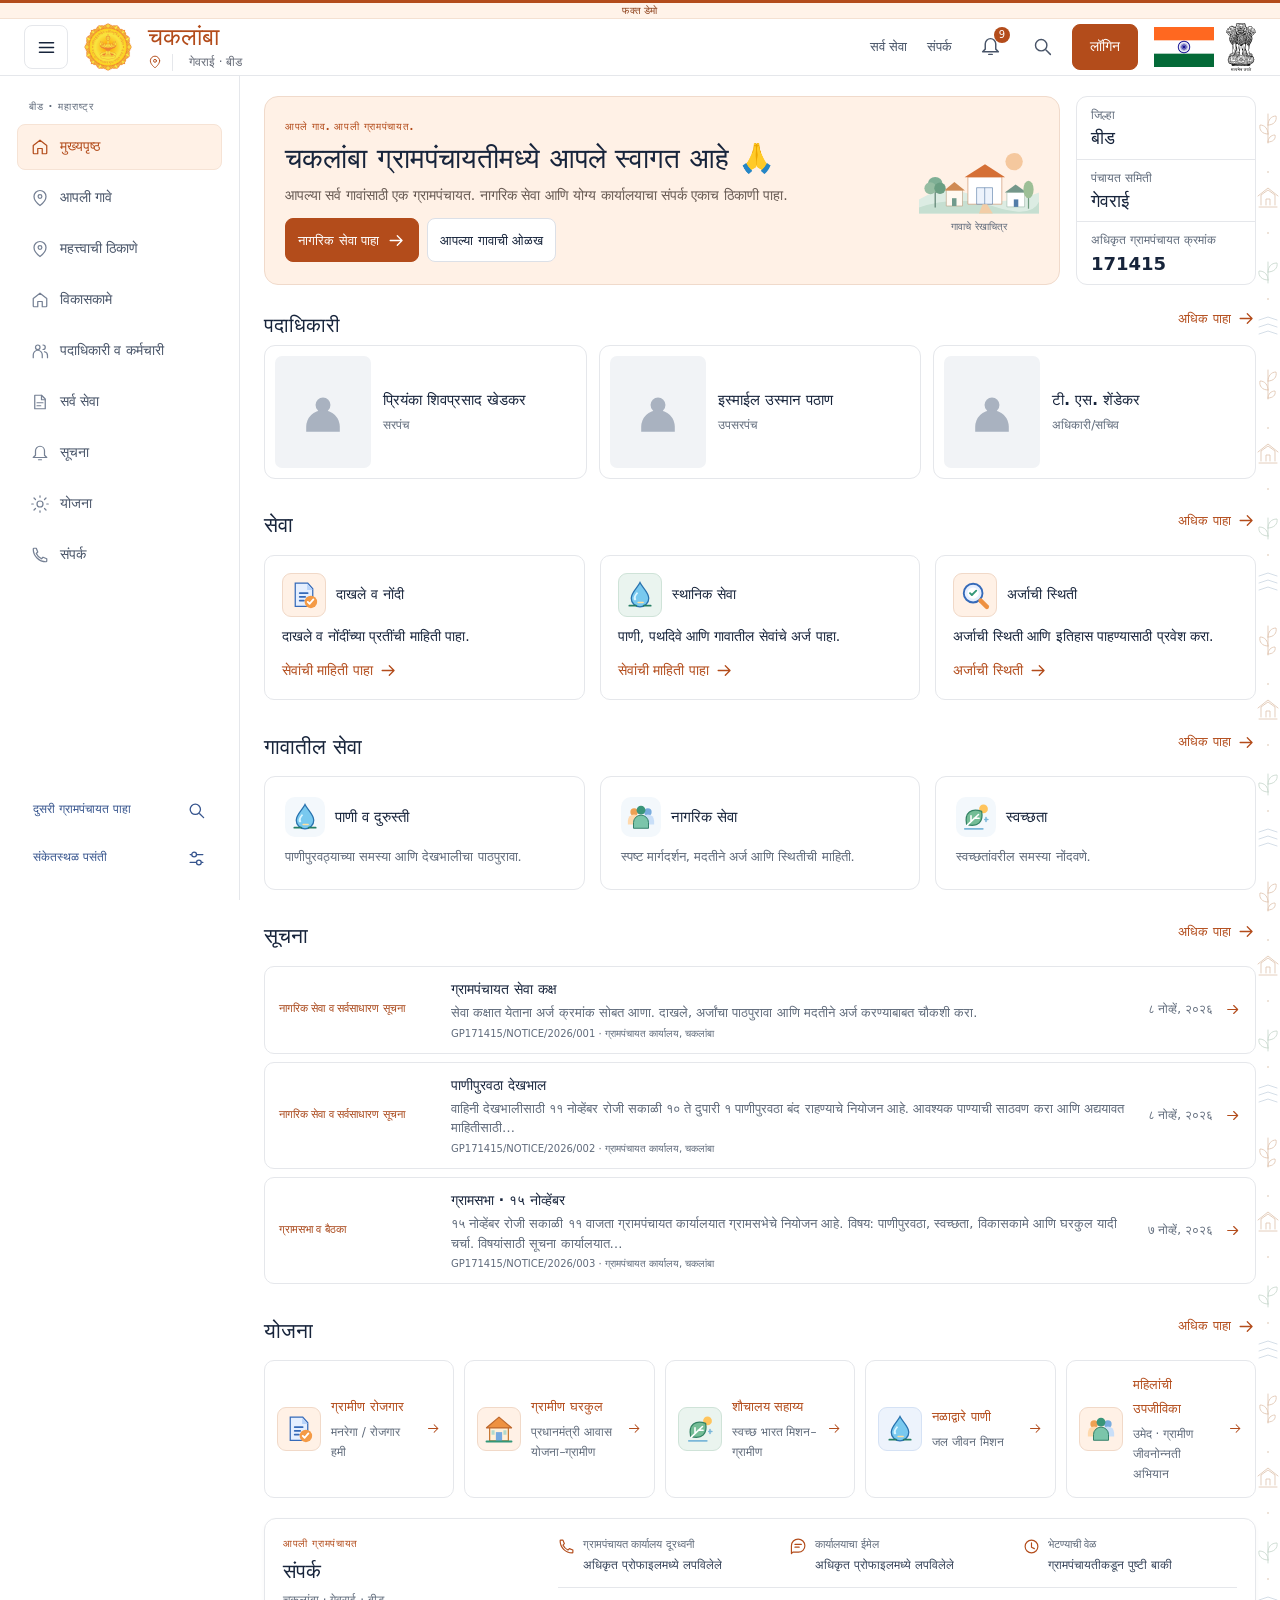
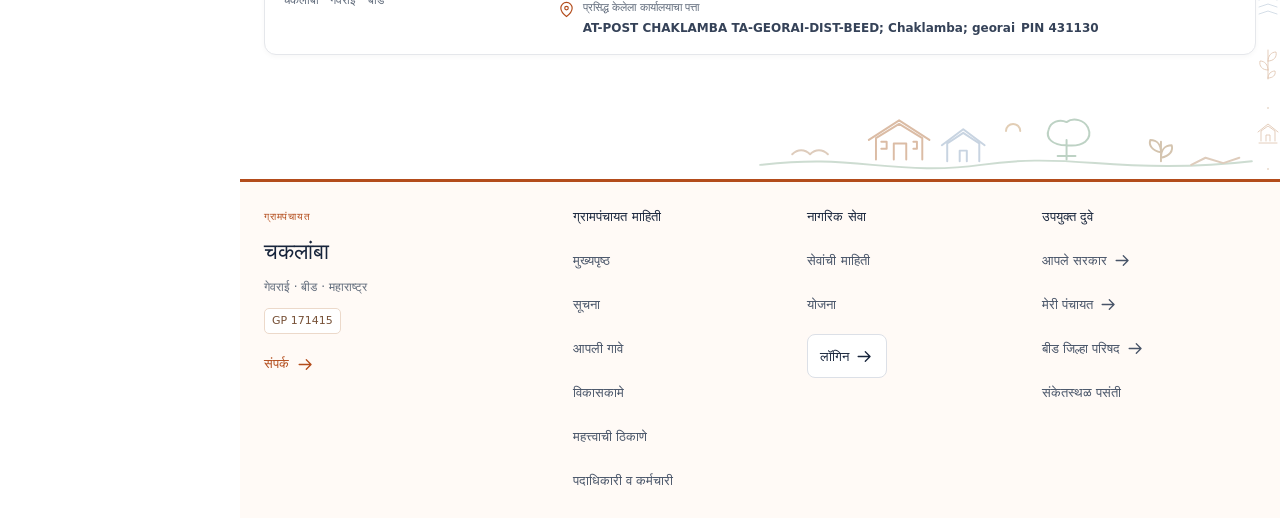
==== commit 9e478617: "Add files via upload" ====
--- a/index.html
+++ b/index.html
@@ -1,132 +1,147 @@
-<!doctype html>
-<html lang="mr">
-<head>
-  <meta charset="utf-8">
-  <meta name="viewport" content="width=device-width, initial-scale=1">
-  <meta name="theme-color" content="#f7f8fa">
-  <meta name="description" content="An offline, illustrative Gram Panchayat citizen-service prototype. No official submissions or payments.">
-  <title>आपली ग्रामपंचायत · Chaklamba demo</title>
-  <link rel="stylesheet" href="styles.css">
-  <link rel="stylesheet" href="roles.css">
-  <link rel="stylesheet" href="workflow.css">
-  <link rel="stylesheet" href="people.css">
-  <link rel="stylesheet" href="public-site.css">
-  <link rel="stylesheet" href="printing.css">
-  <link rel="stylesheet" href="village-art.css">
-  <link rel="stylesheet" href="site-search.css">
-  <link rel="stylesheet" href="panchayat-villages.css">
-  <script src="gp-registry-beed.js" defer></script>
-  <script src="gp-villages-beed.js" defer></script>
-  <script src="panchayat-villages.js" defer></script>
-  <script src="portal-access.js" defer></script>
-  <script src="enrollment.js" defer></script>
-  <script src="demo-data.js" defer></script>
-  <script src="people-data.js" defer></script>
-  <script src="people.js" defer></script>
-  <script src="public-site-data.js" defer></script>
-  <script src="public-site.js" defer></script>
-  <script src="printing.js" defer></script>
-  <script src="workflow.js" defer></script>
-  <script src="site-search.js" defer></script>
-  <script src="app.js" defer></script>
-</head>
-<body>
-  <a class="skip-link" href="#mainContent">मुख्य आशयाकडे जा / Skip to content</a>
-  <svg class="icon-library" aria-hidden="true" xmlns="http://www.w3.org/2000/svg">
-    <symbol id="i-home" viewBox="0 0 24 24"><path d="m3 10 9-7 9 7v10a1 1 0 0 1-1 1h-5v-7H9v7H4a1 1 0 0 1-1-1Z"/></symbol>
-    <symbol id="i-grid" viewBox="0 0 24 24"><rect x="3" y="3" width="7" height="7" rx="1.5"/><rect x="14" y="3" width="7" height="7" rx="1.5"/><rect x="3" y="14" width="7" height="7" rx="1.5"/><rect x="14" y="14" width="7" height="7" rx="1.5"/></symbol>
-    <symbol id="i-file" viewBox="0 0 24 24"><path d="M14 3H5v18h14V8Z"/><path d="M14 3v6h5M8 13h8M8 17h5"/></symbol>
-    <symbol id="i-search" viewBox="0 0 24 24"><circle cx="10.5" cy="10.5" r="6.5"/><path d="m16 16 5 5"/></symbol>
-    <symbol id="i-arrow" viewBox="0 0 24 24"><path d="M4 12h15m-6-6 6 6-6 6"/></symbol>
-    <symbol id="i-chevron" viewBox="0 0 24 24"><path d="m9 5 7 7-7 7"/></symbol>
-    <symbol id="i-drop" viewBox="0 0 24 24"><path d="M12 2C9 7 5 11 5 15a7 7 0 0 0 14 0c0-4-4-8-7-13Z"/><path d="M9 16c0 2 1 3 3 3"/></symbol>
-    <symbol id="i-chat" viewBox="0 0 24 24"><path d="M21 11a9 9 0 0 1-9 9H4l-2 2V11a9 9 0 1 1 19 0Z"/><path d="M7 9h9M7 13h6"/></symbol>
-    <symbol id="i-clock" viewBox="0 0 24 24"><circle cx="12" cy="12" r="9"/><path d="M12 7v6l4 2"/></symbol>
-    <symbol id="i-check" viewBox="0 0 24 24"><path d="m5 12 4 4L20 5"/></symbol>
-    <symbol id="i-plus" viewBox="0 0 24 24"><path d="M12 4v16M4 12h16"/></symbol>
-    <symbol id="i-users" viewBox="0 0 24 24"><circle cx="9" cy="7" r="3"/><path d="M3 21v-4a6 6 0 0 1 12 0v4M16 4a3 3 0 0 1 0 6m2 3a5 5 0 0 1 4 5v3"/></symbol>
-    <symbol id="i-help" viewBox="0 0 24 24"><circle cx="12" cy="12" r="9"/><path d="M9 9a3 3 0 0 1 6 0c0 2-3 2-3 5m0 3v.1"/></symbol>
-    <symbol id="i-shield" viewBox="0 0 24 24"><path d="m12 2 9 4v6c0 5-9 10-9 10S3 17 3 12V6Z"/><path d="m8 12 3 3 5-6"/></symbol>
-    <symbol id="i-bell" viewBox="0 0 24 24"><path d="M6 9a6 6 0 0 1 12 0v6l3 3H3l3-3Zm4 12h4"/></symbol>
-    <symbol id="i-book" viewBox="0 0 24 24"><path d="M12 5C8 2 4 3 2 4v16c4-2 7-1 10 1 3-2 6-3 10-1V4c-2-1-6-2-10 1Zm0 0v16"/></symbol>
-    <symbol id="i-sun" viewBox="0 0 24 24"><circle cx="12" cy="12" r="4"/><path d="M12 1v2m0 18v2M1 12h2m18 0h2M4 4l2 2m12 12 2 2M4 20l2-2M18 6l2-2"/></symbol>
-    <symbol id="i-menu" viewBox="0 0 24 24"><path d="M3 6h18M3 12h18M3 18h18"/></symbol>
-    <symbol id="i-settings" viewBox="0 0 24 24"><path d="M4 7h16M4 17h16"/><circle cx="9" cy="7" r="3" fill="white"/><circle cx="15" cy="17" r="3" fill="white"/></symbol>
-    <symbol id="i-close" viewBox="0 0 24 24"><path d="m5 5 14 14M19 5 5 19"/></symbol>
-    <symbol id="i-upload" viewBox="0 0 24 24"><path d="M12 16V3m-5 5 5-5 5 5M3 16v5h18v-5"/></symbol>
-    <symbol id="i-download" viewBox="0 0 24 24"><path d="M12 3v13m-5-5 5 5 5-5M3 17v4h18v-4"/></symbol>
-    <symbol id="i-pin" viewBox="0 0 24 24"><path d="M20 10c0 6-8 12-8 12S4 16 4 10a8 8 0 1 1 16 0Z"/><circle cx="12" cy="10" r="2.5"/></symbol>
-    <symbol id="i-refresh" viewBox="0 0 24 24"><path d="M20 8a8 8 0 1 0 0 9M20 2v6h-6"/></symbol>
-    <symbol id="i-phone" viewBox="0 0 24 24"><path d="M7 3H4a1 1 0 0 0-1 1c0 9.4 7.6 17 17 17a1 1 0 0 0 1-1v-3l-5-2-2 2a14 14 0 0 1-7-7l2-2Z"/></symbol>
-    <symbol id="i-heart" viewBox="0 0 24 24"><path d="M20 4c-3-2-6-1-8 2-2-3-5-4-8-2-5 4 0 10 8 17 8-7 13-13 8-17Z"/></symbol>
-    <symbol id="i-coins" viewBox="0 0 24 24"><ellipse cx="10" cy="6" rx="7" ry="3"/><path d="M3 6v5c0 4 14 4 14 0V6M3 11v5c0 4 14 4 14 0v-5m4 0v7c0 2-3 3-6 3"/></symbol>
-  </svg>
-
-  <div id="portalRoot" data-role="citizen">
-  <div id="gpShell" class="public-site gp-shared-site" data-auth-state="anonymous" data-active-gp="171415" data-page="home">
-    <header class="public-topbar gp-shared-header" id="workspaceHeader">
-      <span id="topDemoNotice" class="slim-demo-notice" role="note">फक्त डेमो</span>
-      <button id="menuToggle" class="icon-button public-menu-button" type="button" aria-label="Open navigation" aria-expanded="false" aria-controls="sidebar"><svg class="icon" aria-hidden="true"><use href="#i-menu"/></svg></button>
-      <a href="#home" class="brand gp-shell-brand" data-route-link="home" aria-label="Gram Panchayat home"><img class="public-state-seal" src="assets/maharashtra-seal.png" width="48" height="48" alt="Maharashtra state seal / महाराष्ट्र शासन मुद्रा"></a>
-      <div class="public-gp-label"><strong id="shellGPName">चाकलांबा</strong><small><svg class="icon" aria-hidden="true"><use href="#i-pin"/></svg><span class="place-location">गेवराई · बीड</span></small></div>
-      <nav class="public-toplinks" aria-label="Quick links"><button type="button" data-route="about" data-shell-label="about">आपले गाव</button><button type="button" data-route="services" data-i18n="allServices">सर्व सेवा</button><button type="button" data-route="contact" data-shell-label="contact">संपर्क</button></nav>
-      <div class="gp-account-actions topbar-actions">
-        <button type="button" id="headerSiteSearch" class="site-search-trigger" aria-label="Search this website" aria-haspopup="dialog" aria-controls="siteSearchDialog" aria-expanded="false"><svg class="icon" aria-hidden="true"><use href="#i-search"/></svg></button>
-        <button type="button" id="shellLogin" class="button primary" data-open-login>Login / प्रवेश</button>
-        <button type="button" id="activeRoleIndicator" class="active-role-indicator workspace-role-badge" popovertarget="roleViewPopover" aria-haspopup="dialog" aria-expanded="false" aria-controls="roleViewPopover" hidden>नागरिक दृश्य</button>
-        <button type="button" id="profileButton" class="profile-button" aria-haspopup="dialog" aria-label="माझे खाते" hidden><span class="user-avatar" aria-hidden="true">ना</span><span class="session-identity"><span class="profile-caption">माझे खाते</span><span class="user-label">नमुना नागरिक</span></span><svg class="icon" aria-hidden="true"><use href="#i-chevron"/></svg></button>
-      </div>
-      <div class="public-national-marks"><img class="india-flag" src="assets/india-flag.png" width="60" height="40" alt="Indian national flag / भारताचा राष्ट्रीय ध्वज"><picture><source srcset="assets/india-state-emblem.svg" type="image/svg+xml"><img class="india-emblem" src="assets/india-state-emblem.png" width="30" height="48" alt="State Emblem of India / भारताचे राजचिन्ह"></picture></div>
-      <div id="roleViewPopover" class="role-view-popover" popover="auto" role="dialog" aria-labelledby="demoRoleViewLabel" aria-describedby="rolePreviewNote">
-        <h2 id="demoRoleViewLabel" data-i18n="demoRoleView">डेमो भूमिका</h2><p id="rolePreviewNote">त्याच डेमो खात्यातील दृश्य निवडा; अधिकृत परवानग्या पडताळलेल्या नाहीत.</p>
-        <div class="view-switch" role="group" aria-labelledby="demoRoleViewLabel"><button id="citizenRoleButton" type="button" data-view="citizen" class="active" aria-pressed="true" data-i18n="citizen">नागरिक</button><button id="adminRoleButton" type="button" data-view="office" aria-pressed="false" data-i18n="office">प्रशासक</button></div>
-      </div>
-    </header>
-    <aside id="sidebar" class="public-sidebar" aria-label="Gram Panchayat navigation">
-      <p id="sidebarDistrict" class="public-side-caption">बीड · महाराष्ट्र</p>
-      <nav id="publicNav" class="public-nav primary-nav" aria-label="Gram Panchayat website">
-        <button class="public-nav-link nav-btn active" data-route="home" type="button"><svg class="icon" aria-hidden="true"><use href="#i-home"/></svg><span data-shell-label="home">मुख्यपृष्ठ</span></button>
-        <button class="public-nav-link nav-btn" data-route="about" type="button"><svg class="icon" aria-hidden="true"><use href="#i-pin"/></svg><span data-shell-label="about">आपले गाव</span></button>
-        <button class="public-nav-link nav-btn" data-route="leadership" type="button"><svg class="icon" aria-hidden="true"><use href="#i-users"/></svg><span data-shell-label="leadership">पदाधिकारी व कर्मचारी</span></button>
-        <button class="public-nav-link nav-btn" data-route="services" type="button"><svg class="icon" aria-hidden="true"><use href="#i-file"/></svg><span data-i18n="allServices">सर्व सेवा</span></button>
-        <button class="public-nav-link nav-btn" data-route="contact" type="button"><svg class="icon" aria-hidden="true"><use href="#i-phone"/></svg><span data-shell-label="contact">संपर्क व भेट</span></button>
-      </nav>
-      <div class="sidebar-context" hidden><span id="sidebarRoleContext"></span></div>
-      <p id="roleNavHeading" class="public-side-caption gp-session-heading" hidden>तुमचे खाते</p>
-      <nav id="citizenNav" class="public-nav primary-nav" aria-label="Citizen navigation" hidden>
-        <button class="public-nav-link nav-btn" data-route="requests" type="button"><svg class="icon" aria-hidden="true"><use href="#i-book"/></svg><span data-i18n="myRequests">माझे अर्ज</span><span id="requestCount" class="nav-count"></span></button>
-        <button class="public-nav-link nav-btn" data-route="track" type="button"><svg class="icon" aria-hidden="true"><use href="#i-search"/></svg><span data-i18n="track">अर्जाची स्थिती</span></button>
-        <button class="public-nav-link nav-btn" data-route="people" type="button"><svg class="icon" aria-hidden="true"><use href="#i-users"/></svg><span data-i18n="people">पदाधिकारी व संपर्क</span></button>
-        <button class="public-nav-link nav-btn" data-route="help" type="button"><svg class="icon" aria-hidden="true"><use href="#i-help"/></svg><span data-i18n="help">मदत व मार्गदर्शन</span></button>
-      </nav>
-      <nav id="adminNav" class="public-nav primary-nav" aria-label="Admin navigation" hidden>
-        <button class="public-nav-link nav-btn" data-admin-route="queue" type="button"><svg class="icon" aria-hidden="true"><use href="#i-file"/></svg><span data-i18n="adminQueue">अर्जांची यादी</span><span id="adminRequestCount" class="nav-count"></span></button>
-        <button class="public-nav-link nav-btn" data-admin-route="workspace" type="button"><svg class="icon" aria-hidden="true"><use href="#i-home"/></svg><span data-i18n="adminWorkspace">ग्रामपंचायत कार्यालय</span></button>
-        <button class="public-nav-link nav-btn" data-admin-route="people" type="button"><svg class="icon" aria-hidden="true"><use href="#i-users"/></svg><span data-i18n="people">पदाधिकारी व संपर्क</span></button>
-        <button class="public-nav-link nav-btn" data-admin-route="permissions" type="button"><svg class="icon" aria-hidden="true"><use href="#i-shield"/></svg><span data-i18n="adminPermissions">वापरकर्ते व परवानग्या</span></button>
-      </nav>
-      <div id="adminFutureModules" hidden><p class="public-side-caption gp-session-heading" data-i18n="comingLater">पुढील टप्प्यात</p><nav class="public-nav future-nav" aria-label="Future modules">
-        <button class="public-nav-link nav-btn" data-placeholder="meetings" type="button"><svg class="icon" aria-hidden="true"><use href="#i-users"/></svg><span data-i18n="meetings">ग्रामसभा व ठराव</span></button>
-        <button class="public-nav-link nav-btn" data-placeholder="works" type="button"><svg class="icon" aria-hidden="true"><use href="#i-home"/></svg><span data-i18n="works">विकासकामे</span></button>
-        <button class="public-nav-link nav-btn" data-placeholder="finance" type="button"><svg class="icon" aria-hidden="true"><use href="#i-coins"/></svg><span data-i18n="finance">कर व अर्थव्यवस्था</span></button>
-      </nav></div>
-      <div id="citizenSidebarHelp" hidden></div><p id="adminSidebarNote" class="admin-sidebar-note" data-i18n="roleDemoNote" hidden></p>
-      <div class="public-side-bottom"><button type="button" class="text-button" id="publicGPChooser"><span data-shell-label="explore">दुसरी ग्रामपंचायत पाहा</span><svg class="icon" aria-hidden="true"><use href="#i-search"/></svg></button><button type="button" class="text-button" id="publicPreferences" aria-haspopup="dialog"><span data-shell-label="preferences">संकेतस्थळ पसंती</span><svg class="icon" aria-hidden="true"><use href="#i-settings"/></svg></button></div>
-    </aside>
-    <button class="public-shade" id="mobileShade" type="button" aria-label="Close navigation" hidden></button>
-    <div class="public-workspace">
-      <div class="village-edge-art" aria-hidden="true"></div>
-      <main id="mainContent" class="public-content main-content" tabindex="-1"><div id="routeContent" tabindex="-1"></div><section id="enrollmentRoot" class="gp-auth-content" tabindex="-1" aria-label="Gram Panchayat Login" hidden></section></main>
-      <div id="sharedFooter"></div>
-    </div>
-  </div>
-  <dialog id="appDialog" class="app-dialog" aria-labelledby="dialogTitle"><div id="modalContent"></div></dialog>
-  <dialog id="printPreviewDialog" class="app-dialog print-preview-dialog" aria-labelledby="printPreviewTitle"><div id="printPreviewContent"></div></dialog>
-  <div id="toast" class="toast" role="status" aria-live="polite" hidden></div>
-  </div>
-  <div id="publicDialogs"></div>
-  <dialog id="siteSearchDialog" class="site-search-dialog" aria-labelledby="siteSearchTitle"></dialog>
-  <noscript><div class="noscript-note">या डेमोसाठी JavaScript सुरू करा. / Enable JavaScript for this interactive demo.</div></noscript>
-</body>
-</html>
-
+<!doctype html>
+<html lang="mr">
+<head>
+  <meta charset="utf-8">
+  <meta name="viewport" content="width=device-width, initial-scale=1">
+  <meta name="theme-color" content="#f7f8fa">
+  <meta name="description" content="An offline, illustrative Gram Panchayat citizen-service prototype. No official submissions or payments.">
+  <title>आपली ग्रामपंचायत · Chaklamba demo</title>
+  <link rel="stylesheet" href="styles.css">
+  <link rel="stylesheet" href="roles.css">
+  <link rel="stylesheet" href="workflow.css">
+  <link rel="stylesheet" href="people.css">
+  <link rel="stylesheet" href="public-site.css">
+  <link rel="stylesheet" href="printing.css">
+  <link rel="stylesheet" href="village-art.css">
+  <link rel="stylesheet" href="site-search.css">
+  <link rel="stylesheet" href="panchayat-villages.css">
+  <script src="gp-registry-beed.js" defer></script>
+  <script src="gp-villages-beed.js" defer></script>
+  <script src="panchayat-villages.js" defer></script>
+  <script src="portal-access.js" defer></script>
+  <script src="enrollment.js" defer></script>
+  <script src="demo-data.js" defer></script>
+  <script src="people-data.js" defer></script>
+  <script src="people.js" defer></script>
+  <script src="public-site-data.js" defer></script>
+  <script src="public-site.js" defer></script>
+  <script src="printing.js" defer></script>
+  <script src="workflow.js" defer></script>
+  <script src="site-search.js" defer></script>
+  <script src="assets/html2canvas-1.4.1.min.js" defer></script>
+  <script src="app.js" defer></script>
+</head>
+<body>
+  <a class="skip-link" href="#mainContent">मुख्य आशयाकडे जा / Skip to content</a>
+  <svg class="icon-library" aria-hidden="true" xmlns="http://www.w3.org/2000/svg">
+    <symbol id="i-home" viewBox="0 0 24 24"><path d="m3 10 9-7 9 7v10a1 1 0 0 1-1 1h-5v-7H9v7H4a1 1 0 0 1-1-1Z"/></symbol>
+    <symbol id="i-grid" viewBox="0 0 24 24"><rect x="3" y="3" width="7" height="7" rx="1.5"/><rect x="14" y="3" width="7" height="7" rx="1.5"/><rect x="3" y="14" width="7" height="7" rx="1.5"/><rect x="14" y="14" width="7" height="7" rx="1.5"/></symbol>
+    <symbol id="i-file" viewBox="0 0 24 24"><path d="M14 3H5v18h14V8Z"/><path d="M14 3v6h5M8 13h8M8 17h5"/></symbol>
+    <symbol id="i-search" viewBox="0 0 24 24"><circle cx="10.5" cy="10.5" r="6.5"/><path d="m16 16 5 5"/></symbol>
+    <symbol id="i-arrow" viewBox="0 0 24 24"><path d="M4 12h15m-6-6 6 6-6 6"/></symbol>
+    <symbol id="i-chevron" viewBox="0 0 24 24"><path d="m9 5 7 7-7 7"/></symbol>
+    <symbol id="i-drop" viewBox="0 0 24 24"><path d="M12 2C9 7 5 11 5 15a7 7 0 0 0 14 0c0-4-4-8-7-13Z"/><path d="M9 16c0 2 1 3 3 3"/></symbol>
+    <symbol id="i-chat" viewBox="0 0 24 24"><path d="M21 11a9 9 0 0 1-9 9H4l-2 2V11a9 9 0 1 1 19 0Z"/><path d="M7 9h9M7 13h6"/></symbol>
+    <symbol id="i-clock" viewBox="0 0 24 24"><circle cx="12" cy="12" r="9"/><path d="M12 7v6l4 2"/></symbol>
+    <symbol id="i-check" viewBox="0 0 24 24"><path d="m5 12 4 4L20 5"/></symbol>
+    <symbol id="i-plus" viewBox="0 0 24 24"><path d="M12 4v16M4 12h16"/></symbol>
+    <symbol id="i-users" viewBox="0 0 24 24"><circle cx="9" cy="7" r="3"/><path d="M3 21v-4a6 6 0 0 1 12 0v4M16 4a3 3 0 0 1 0 6m2 3a5 5 0 0 1 4 5v3"/></symbol>
+    <symbol id="i-help" viewBox="0 0 24 24"><circle cx="12" cy="12" r="9"/><path d="M9 9a3 3 0 0 1 6 0c0 2-3 2-3 5m0 3v.1"/></symbol>
+    <symbol id="i-shield" viewBox="0 0 24 24"><path d="m12 2 9 4v6c0 5-9 10-9 10S3 17 3 12V6Z"/><path d="m8 12 3 3 5-6"/></symbol>
+    <symbol id="i-bell" viewBox="0 0 24 24"><path d="M6 9a6 6 0 0 1 12 0v6l3 3H3l3-3Zm4 12h4"/></symbol>
+    <symbol id="i-book" viewBox="0 0 24 24"><path d="M12 5C8 2 4 3 2 4v16c4-2 7-1 10 1 3-2 6-3 10-1V4c-2-1-6-2-10 1Zm0 0v16"/></symbol>
+    <symbol id="i-sun" viewBox="0 0 24 24"><circle cx="12" cy="12" r="4"/><path d="M12 1v2m0 18v2M1 12h2m18 0h2M4 4l2 2m12 12 2 2M4 20l2-2M18 6l2-2"/></symbol>
+    <symbol id="i-menu" viewBox="0 0 24 24"><path d="M3 6h18M3 12h18M3 18h18"/></symbol>
+    <symbol id="i-settings" viewBox="0 0 24 24"><path d="M4 7h16M4 17h16"/><circle cx="9" cy="7" r="3" fill="white"/><circle cx="15" cy="17" r="3" fill="white"/></symbol>
+    <symbol id="i-close" viewBox="0 0 24 24"><path d="m5 5 14 14M19 5 5 19"/></symbol>
+    <symbol id="i-upload" viewBox="0 0 24 24"><path d="M12 16V3m-5 5 5-5 5 5M3 16v5h18v-5"/></symbol>
+    <symbol id="i-download" viewBox="0 0 24 24"><path d="M12 3v13m-5-5 5 5 5-5M3 17v4h18v-4"/></symbol>
+    <symbol id="i-pin" viewBox="0 0 24 24"><path d="M20 10c0 6-8 12-8 12S4 16 4 10a8 8 0 1 1 16 0Z"/><circle cx="12" cy="10" r="2.5"/></symbol>
+    <symbol id="i-refresh" viewBox="0 0 24 24"><path d="M20 8a8 8 0 1 0 0 9M20 2v6h-6"/></symbol>
+    <symbol id="i-phone" viewBox="0 0 24 24"><path d="M7 3H4a1 1 0 0 0-1 1c0 9.4 7.6 17 17 17a1 1 0 0 0 1-1v-3l-5-2-2 2a14 14 0 0 1-7-7l2-2Z"/></symbol>
+    <symbol id="i-heart" viewBox="0 0 24 24"><path d="M20 4c-3-2-6-1-8 2-2-3-5-4-8-2-5 4 0 10 8 17 8-7 13-13 8-17Z"/></symbol>
+    <symbol id="i-coins" viewBox="0 0 24 24"><ellipse cx="10" cy="6" rx="7" ry="3"/><path d="M3 6v5c0 4 14 4 14 0V6M3 11v5c0 4 14 4 14 0v-5m4 0v7c0 2-3 3-6 3"/></symbol>
+
+    <!-- Local scalable card illustrations; navigation retains its outline icons. -->
+    <symbol id="art-file" viewBox="0 0 48 48"><path fill="#e5efff" stroke="#356ab9" stroke-width="2" d="M10 5h20l8 9v28H10z"/><path fill="#b9d4fa" d="M29 6v10h9"/><path stroke="#356ab9" stroke-width="2.5" stroke-linecap="round" d="M17 21h13m-13 6h9m-9 6h7"/><circle cx="35" cy="35" r="10" fill="#f49a45"/><path stroke="#fff" stroke-width="3" stroke-linecap="round" stroke-linejoin="round" d="m30 35 3 3 6-7"/></symbol>
+    <symbol id="art-drop" viewBox="0 0 48 48"><path fill="#79c9ef" stroke="#2872ae" stroke-width="2" d="M24 4C21 11 10 20 10 29a14 14 0 0 0 28 0C38 20 27 11 24 4Z"/><path fill="#d9f5ff" d="M19 19c-4 5-6 8-5 12 1 2 3 2 4 0-2-4 0-7 3-10z"/><path stroke="#267e65" stroke-width="3" stroke-linecap="round" d="M7 41h11m12 0h11"/><path stroke="#ffe0a0" stroke-width="2.5" stroke-linecap="round" d="M21 36h8"/></symbol>
+    <symbol id="art-search" viewBox="0 0 48 48"><circle cx="21" cy="21" r="15" fill="#e5efff" stroke="#356ab9" stroke-width="3"/><path stroke="#ee9141" stroke-width="7" stroke-linecap="round" d="m33 33 10 10"/><circle cx="21" cy="21" r="9" fill="#fff"/><path stroke="#329778" stroke-width="3" stroke-linecap="round" stroke-linejoin="round" d="m16 21 3 3 7-7"/></symbol>
+    <symbol id="art-home" viewBox="0 0 48 48"><path fill="#fff0d9" stroke="#c77936" stroke-width="2" d="M9 21h30v22H9z"/><path fill="#ee9141" stroke="#bd672c" stroke-width="2" stroke-linejoin="round" d="M4 22 24 5l20 17z"/><path fill="#75a9df" d="M19 29h10v14H19z"/><path fill="#b1dace" d="M12 26h5v7h-5m19-7h5v7h-5"/><path stroke="#329778" stroke-width="3" stroke-linecap="round" d="M4 44h40"/></symbol>
+    <symbol id="art-users" viewBox="0 0 48 48"><circle cx="13" cy="16" r="6" fill="#eea153"/><circle cx="35" cy="16" r="6" fill="#79acdf"/><path fill="#ffd9ad" d="M3 36v-6a10 10 0 0 1 20 0v6z"/><path fill="#c9dff8" d="M25 36v-6a10 10 0 0 1 20 0v6z"/><circle cx="24" cy="13" r="7" fill="#399579"/><path fill="#7bc5aa" stroke="#2b7b64" stroke-width="1.5" d="M12 42v-9a12 12 0 0 1 24 0v9z"/></symbol>
+    <symbol id="art-sun" viewBox="0 0 48 48"><circle cx="36" cy="11" r="7" fill="#ffc45c"/><path fill="#74bd96" stroke="#328263" stroke-width="2" d="M9 36C5 17 17 9 33 15c3 16-5 26-24 21z"/><path stroke="#fff" stroke-width="2.5" stroke-linecap="round" d="m10 37 18-17m-12 11v-9m5 4h8"/><path stroke="#7bb7d9" stroke-width="2.5" stroke-linecap="round" d="M6 43h29m3-15h5m-3-3v6"/></symbol>
+    <symbol id="art-heart" viewBox="0 0 48 48"><path fill="#f4a4af" stroke="#bb5268" stroke-width="2" d="M24 42C-1 26 3 8 15 8c5 0 8 3 9 6 2-3 5-6 10-6 12 0 16 18-10 34Z"/><path fill="#fff" d="M12 14c-4 2-4 7-1 11l3-2c-2-3-2-5 0-6z"/><circle cx="37" cy="36" r="8" fill="#f5ba55"/><path stroke="#fff" stroke-width="2" d="m33 36 3 3 5-6"/></symbol>
+  </svg>
+
+  <div id="portalRoot" data-role="citizen">
+  <div id="gpShell" class="public-site gp-shared-site" data-auth-state="anonymous" data-active-gp="171415" data-page="home">
+    <header class="public-topbar gp-shared-header" id="workspaceHeader">
+      <span id="topDemoNotice" class="slim-demo-notice" role="note">फक्त डेमो</span>
+      <button id="menuToggle" class="icon-button public-menu-button" type="button" aria-label="Open navigation" aria-expanded="false" aria-controls="sidebar"><svg class="icon" aria-hidden="true"><use href="#i-menu"/></svg></button>
+      <a href="#home" class="brand gp-shell-brand" data-route-link="home" aria-label="Gram Panchayat home"><img class="public-state-seal" src="assets/maharashtra-seal.png" width="48" height="48" alt="Maharashtra state seal / महाराष्ट्र शासन मुद्रा"></a>
+      <div class="public-gp-label"><strong id="shellGPName">चकलांबा</strong><small><svg class="icon" aria-hidden="true"><use href="#i-pin"/></svg><span class="place-location">गेवराई · बीड</span></small></div>
+      <nav class="public-toplinks" aria-label="Quick links"><button type="button" data-route="services" data-i18n="allServices">सर्व सेवा</button><button type="button" data-route="contact" data-shell-label="contact">संपर्क</button></nav>
+      <div class="gp-account-actions topbar-actions">
+        <button type="button" id="notificationBell" class="site-search-trigger notification-bell" aria-label="Notifications" aria-haspopup="dialog"><svg class="icon" aria-hidden="true"><use href="#i-bell"/></svg><span id="notificationCount" class="notification-count" hidden></span></button>
+        <button type="button" id="headerSiteSearch" class="site-search-trigger" aria-label="Search this website" aria-haspopup="dialog" aria-controls="siteSearchDialog" aria-expanded="false"><svg class="icon" aria-hidden="true"><use href="#i-search"/></svg></button>
+        <button type="button" id="shellLogin" class="button primary" data-open-login>Login / प्रवेश</button>
+        <button type="button" id="activeRoleIndicator" class="active-role-indicator workspace-role-badge" popovertarget="roleViewPopover" aria-haspopup="dialog" aria-expanded="false" aria-controls="roleViewPopover" hidden>नागरिक दृश्य</button>
+        <button type="button" id="profileButton" class="profile-button" aria-haspopup="dialog" aria-label="माझे खाते" hidden><span class="user-avatar" aria-hidden="true">ना</span><span class="session-identity"><span class="profile-caption">माझे खाते</span><span class="user-label">नमुना नागरिक</span></span><svg class="icon" aria-hidden="true"><use href="#i-chevron"/></svg></button>
+      </div>
+      <div class="public-national-marks"><img class="india-flag" src="assets/india-flag.png" width="60" height="40" alt="Indian national flag / भारताचा राष्ट्रीय ध्वज"><picture><source srcset="assets/india-state-emblem.svg" type="image/svg+xml"><img class="india-emblem" src="assets/india-state-emblem.png" width="30" height="48" alt="State Emblem of India / भारताचे राजचिन्ह"></picture></div>
+      <div id="roleViewPopover" class="role-view-popover" popover="auto" role="dialog" aria-labelledby="demoRoleViewLabel" aria-describedby="rolePreviewNote">
+        <h2 id="demoRoleViewLabel" data-i18n="demoRoleView">डेमो भूमिका</h2><p id="rolePreviewNote">त्याच डेमो खात्यातील दृश्य निवडा; अधिकृत परवानग्या पडताळलेल्या नाहीत.</p>
+        <div class="view-switch" role="group" aria-labelledby="demoRoleViewLabel"><button id="citizenRoleButton" type="button" data-view="citizen" class="active" aria-pressed="true" data-i18n="citizen">नागरिक</button><button id="adminRoleButton" type="button" data-view="office" aria-pressed="false" data-i18n="office">प्रशासक</button></div>
+      </div>
+    </header>
+    <aside id="sidebar" class="public-sidebar" aria-label="Gram Panchayat navigation">
+      <p id="sidebarDistrict" class="public-side-caption">बीड · महाराष्ट्र</p>
+      <nav id="publicNav" class="public-nav primary-nav" aria-label="Gram Panchayat website">
+        <button class="public-nav-link nav-btn active" data-route="home" type="button"><svg class="icon" aria-hidden="true"><use href="#i-home"/></svg><span data-shell-label="home">मुख्यपृष्ठ</span></button>
+        <button class="public-nav-link nav-btn" data-route="about" type="button"><svg class="icon" aria-hidden="true"><use href="#i-pin"/></svg><span data-shell-label="about">आपले गाव</span></button>
+        <button class="public-nav-link nav-btn" data-route="places" type="button"><svg class="icon" aria-hidden="true"><use href="#i-pin"/></svg><span data-shell-label="places">महत्त्वाची ठिकाणे</span></button>
+        <button class="public-nav-link nav-btn" data-route="development" type="button"><svg class="icon" aria-hidden="true"><use href="#i-home"/></svg><span data-shell-label="development">विकासकामे</span></button>
+        <button class="public-nav-link nav-btn" data-route="leadership" type="button"><svg class="icon" aria-hidden="true"><use href="#i-users"/></svg><span data-shell-label="leadership">पदाधिकारी व कर्मचारी</span></button>
+        <button class="public-nav-link nav-btn" data-route="services" type="button"><svg class="icon" aria-hidden="true"><use href="#i-file"/></svg><span data-i18n="allServices">सर्व सेवा</span></button>
+        <button class="public-nav-link nav-btn" data-route="news" type="button"><svg class="icon" aria-hidden="true"><use href="#i-bell"/></svg><span data-shell-label="news">सूचना</span></button>
+        <button class="public-nav-link nav-btn" data-route="schemes" type="button"><svg class="icon" aria-hidden="true"><use href="#i-sun"/></svg><span data-shell-label="schemes">योजना</span></button>
+        <button class="public-nav-link nav-btn" data-route="contact" type="button"><svg class="icon" aria-hidden="true"><use href="#i-phone"/></svg><span data-shell-label="contact">संपर्क</span></button>
+      </nav>
+      <div class="sidebar-context" hidden><span id="sidebarRoleContext"></span></div>
+      <p id="roleNavHeading" class="public-side-caption gp-session-heading" hidden>तुमचे खाते</p>
+      <nav id="citizenNav" class="public-nav primary-nav" aria-label="Citizen navigation" hidden>
+        <button class="public-nav-link nav-btn" data-route="requests" type="button"><svg class="icon" aria-hidden="true"><use href="#i-book"/></svg><span data-i18n="myRequests">माझे अर्ज</span><span id="requestCount" class="nav-count"></span></button>
+        <button class="public-nav-link nav-btn" data-route="track" type="button"><svg class="icon" aria-hidden="true"><use href="#i-search"/></svg><span data-i18n="track">अर्जाची स्थिती</span></button>
+        <button class="public-nav-link nav-btn" data-route="people" type="button"><svg class="icon" aria-hidden="true"><use href="#i-users"/></svg><span data-i18n="people">पदाधिकारी व संपर्क</span></button>
+        <button class="public-nav-link nav-btn" data-route="help" type="button"><svg class="icon" aria-hidden="true"><use href="#i-help"/></svg><span data-i18n="help">मदत व मार्गदर्शन</span></button>
+      </nav>
+      <nav id="adminNav" class="public-nav primary-nav" aria-label="Admin navigation" hidden>
+        <button class="public-nav-link nav-btn" data-admin-route="queue" type="button"><svg class="icon" aria-hidden="true"><use href="#i-file"/></svg><span data-i18n="adminQueue">अर्जांची यादी</span><span id="adminRequestCount" class="nav-count"></span></button>
+        <button class="public-nav-link nav-btn" data-admin-route="workspace" type="button"><svg class="icon" aria-hidden="true"><use href="#i-home"/></svg><span data-i18n="adminWorkspace">ग्रामपंचायत कार्यालय</span></button>
+        <button class="public-nav-link nav-btn" data-admin-route="people" type="button"><svg class="icon" aria-hidden="true"><use href="#i-users"/></svg><span data-i18n="people">पदाधिकारी व संपर्क</span></button>
+        <button class="public-nav-link nav-btn" data-admin-route="permissions" type="button"><svg class="icon" aria-hidden="true"><use href="#i-shield"/></svg><span data-i18n="adminPermissions">वापरकर्ते व परवानग्या</span></button>
+      </nav>
+      <div id="adminFutureModules" hidden><p class="public-side-caption gp-session-heading" data-i18n="comingLater">पुढील टप्प्यात</p><nav class="public-nav future-nav" aria-label="Future modules">
+        <button class="public-nav-link nav-btn" data-placeholder="meetings" type="button"><svg class="icon" aria-hidden="true"><use href="#i-users"/></svg><span data-i18n="meetings">ग्रामसभा व ठराव</span></button>
+        <button class="public-nav-link nav-btn" data-placeholder="works" type="button"><svg class="icon" aria-hidden="true"><use href="#i-home"/></svg><span data-i18n="works">विकासकामे</span></button>
+        <button class="public-nav-link nav-btn" data-placeholder="finance" type="button"><svg class="icon" aria-hidden="true"><use href="#i-coins"/></svg><span data-i18n="finance">कर व अर्थव्यवस्था</span></button>
+      </nav></div>
+      <div id="citizenSidebarHelp" hidden></div><p id="adminSidebarNote" class="admin-sidebar-note" data-i18n="roleDemoNote" hidden></p>
+      <div class="public-side-bottom"><button type="button" class="text-button" id="publicGPChooser"><span data-shell-label="explore">दुसरी ग्रामपंचायत पाहा</span><svg class="icon" aria-hidden="true"><use href="#i-search"/></svg></button><button type="button" class="text-button" id="publicPreferences" aria-haspopup="dialog"><span data-shell-label="preferences">संकेतस्थळ पसंती</span><svg class="icon" aria-hidden="true"><use href="#i-settings"/></svg></button></div>
+    </aside>
+    <button class="public-shade" id="mobileShade" type="button" aria-label="Close navigation" hidden></button>
+    <div class="public-workspace">
+      <div class="village-edge-art" aria-hidden="true"></div>
+      <main id="mainContent" class="public-content main-content" tabindex="-1"><div id="routeContent" tabindex="-1"></div><section id="enrollmentRoot" class="gp-auth-content" tabindex="-1" aria-label="Gram Panchayat Login" hidden></section></main>
+      <div id="sharedFooter"></div>
+    </div>
+  </div>
+  <dialog id="appDialog" class="app-dialog" aria-labelledby="dialogTitle"><div id="modalContent"></div></dialog>
+  <dialog id="printPreviewDialog" class="app-dialog print-preview-dialog" aria-labelledby="printPreviewTitle"><div id="printPreviewContent"></div></dialog>
+  <div id="toast" class="toast" role="status" aria-live="polite" hidden></div>
+  </div>
+  <div id="publicDialogs"></div>
+  <dialog id="siteSearchDialog" class="site-search-dialog" aria-labelledby="siteSearchTitle"></dialog>
+  <noscript><div class="noscript-note">या डेमोसाठी JavaScript सुरू करा. / Enable JavaScript for this interactive demo.</div></noscript>
+</body>
+</html>
+
--- a/roles.css
+++ b/roles.css
@@ -264,3 +264,8 @@
 @media print { #workspaceHeader .slim-demo-notice { display: none !important; } }
 #gpShell a[href^="sources.html"], #sharedFooter .public-footer-bottom { display: none !important; }
 .person-evidence, .panchayat-villages > details, [data-public-about-site] { display: none !important; }
+
+/* Compact shared header: 16px notice plus one controls row. */
+#gpShell #workspaceHeader { min-height:76px; padding:20px 24px 4px; }
+#gpShell .public-gp-label strong { font-size:24px; }
+@media(max-width:800px) { #gpShell #workspaceHeader { min-height:72px; padding:20px 8px 4px; } #gpShell .public-gp-label strong { font-size:18px; } }
--- a/public-site.css
+++ b/public-site.css
@@ -1,339 +1,416 @@
-/* Shared GP website: village information, public services and signed-in role actions. */
-/* Keep the document scrollbar below the same 3px accent line as the header.
-   Native document scrolling and keyboard navigation remain unchanged. */
-@media screen and (forced-colors: none) {
-  html:has(.public-site)::-webkit-scrollbar { width: 14px; background: linear-gradient(#b34c1b 0 3px, #fff 3px); }
-  html:has(.public-site)::-webkit-scrollbar-track { margin-top: 3px; background: #fff; }
-  html:has(.public-site)::-webkit-scrollbar-thumb { min-height: 32px; border: 3px solid #fff; border-radius: 8px; background: #9299a3; }
-  html:has(.public-site)::-webkit-scrollbar-thumb:hover { background: #697484; }
-  html:has(.public-site)::-webkit-scrollbar-button { display: none; }
-}
-.public-crumb { display: flex; align-items: center; flex-wrap: wrap; gap: 8px; margin: 0 0 18px; color: var(--public-muted); font-size: 12px; line-height: 1.7; }
-.public-crumb small { margin-left: auto; font-size: 11px; }
-.public-site {
-  --public-sidebar-width: 240px;
-  --public-header-height: 76px;
-  --public-accent: #b34c1b;
-  --public-accent-dark: #923a12;
-  --public-warm: #fff1e6;
-  --public-ink: #17243b;
-  --public-muted: #606b7b;
-  --public-line: #e5e7eb;
-  display: grid;
-  grid-template-columns: var(--public-sidebar-width) minmax(0, 1fr);
-  grid-template-rows: auto 1fr;
-  min-width: 0;
-  min-height: 100dvh;
-  color: var(--public-ink);
-  background: #fff;
-  font-family: "Nirmala UI", "Segoe UI", system-ui, sans-serif;
-  font-size: 14px;
-  line-height: 1.7;
-}
-.public-site *, .public-site *::before, .public-site *::after { box-sizing: border-box; }
-.public-site [hidden] { display: none !important; }
-.public-site a { color: var(--public-accent); text-underline-offset: 4px; }
-.public-site button, .public-site select, .public-site input { font: inherit; }
-.public-site button:focus-visible, .public-site a:focus-visible, .public-site input:focus-visible, .public-site select:focus-visible { outline: 2px solid var(--public-accent); outline-offset: 3px; }
-.public-site .button { min-height: 44px; }
-.public-site .button.primary { border-color: var(--public-accent); background: var(--public-accent); color: #fff; }
-.public-site .button.primary:hover { border-color: var(--public-accent-dark); background: var(--public-accent-dark); }
-.public-site .button.secondary { border-color: #dce0e7; background: #fff; color: var(--public-ink); }
-.public-site .button.secondary:hover { background: #fafbfc; border-color: #bcc4cf; }
-.public-site .button.ghost { color: var(--public-accent); }
-.public-site .icon { width: 19px; height: 19px; }
-.public-sidebar { position: fixed; z-index: 70; inset: var(--public-header-height) auto 0 0; display: flex; flex-direction: column; width: var(--public-sidebar-width); height: calc(100dvh - var(--public-header-height)); padding: 22px 17px 20px; overflow-y: auto; overscroll-behavior: contain; border-right: 1px solid var(--public-line); background: #fff; }
-.public-brand { display: flex; align-items: center; gap: 11px; min-height: 44px; min-width: 0; margin: 0 8px 32px; color: var(--public-ink) !important; text-decoration: none; }
-.public-logo { display: inline-flex; align-items: center; justify-content: center; width: 42px; height: 42px; flex-shrink: 0; border: 1px solid #f2d7c4; border-radius: 11px; color: var(--public-accent); background: var(--public-warm); }
-.public-logo .icon, .public-logo svg { width: 24px; height: 24px; }
-.public-brand-copy { min-width: 0; }
-.public-brand-copy strong { display: block; font-size: 16px; font-weight: 700; line-height: 1.5; }
-.public-brand-copy small, .public-brand-copy span { display: block; margin-top: 2px; color: var(--public-muted); font-size: 10px; line-height: 1.6; letter-spacing: .25px; }
-.public-side-caption { margin: 0 12px 9px; color: var(--public-muted); font-size: 10px; font-weight: 600; line-height: 1.7; letter-spacing: 1px; text-transform: uppercase; }
-.public-nav { display: grid; gap: 5px; margin: 0; }
-.public-nav-link { display: flex; align-items: center; gap: 11px; width: 100%; min-width: 0; min-height: 46px; padding: 10px 13px; border: 1px solid transparent; border-radius: 8px; color: #485468 !important; background: transparent; font-size: 14px; font-weight: 500; line-height: 1.65; text-align: left; text-decoration: none; }
-.public-nav-link .icon { width: 18px; height: 18px; color: #758094; }
-.public-nav-link:hover { color: var(--public-ink) !important; background: #f7f8fa; }
-.public-nav-link.active, .public-nav-link[aria-current="page"] { color: var(--public-accent) !important; background: var(--public-warm); border-color: #f6e3d5; font-weight: 650; }
-.public-nav-link.active .icon, .public-nav-link[aria-current="page"] .icon { color: var(--public-accent); }
-.public-side-bottom { margin-top: auto; padding: 24px 8px 0; color: var(--public-muted); font-size: 12px; line-height: 1.8; }
-.public-side-bottom p { margin: 0 0 12px; }
-.public-side-bottom strong { display: block; margin-bottom: 6px; color: var(--public-ink); font-size: 13px; font-weight: 600; }
-.public-side-bottom .button { width: 100%; }
-.public-workspace { grid-column: 2; grid-row: 2; min-width: 0; }
-.public-topbar { position: sticky; top: 0; z-index: 110; grid-column: 1 / -1; grid-row: 1; align-self: start; display: flex; align-items: center; gap: 20px; min-height: 76px; padding: 10px 28px; border-top: 3px solid var(--public-accent); border-bottom: 1px solid var(--public-line); background: #fff; }
-.public-gp-label { display: grid; grid-template-columns: minmax(0, 1fr); align-items: center; gap: 1px; flex: 1; min-width: 0; margin-right: auto; color: var(--public-ink); }
-.public-gp-label strong { grid-column: 1; grid-row: 1; display: block; color: var(--public-accent); font-size: 26px; font-weight: 750; line-height: 1.2; overflow-wrap: anywhere; }
-.public-gp-label small { grid-column: 1 / -1; display: flex; align-items: center; gap: 5px; margin-top: 1px; color: #485468; font-size: 12px; font-weight: 500; line-height: 1.4; }
-.public-workspace-label-short { display: none; }
-.public-state-seal { display: block; width: 48px; height: 48px; flex-shrink: 0; object-fit: contain; }
-.public-national-marks { display: flex; align-items: center; gap: 12px; flex-shrink: 0; }
-.public-national-marks picture { display: flex; align-items: center; }
-.public-national-marks .india-flag { display: block; width: 36px; height: 24px; object-fit: contain; }
-.public-national-marks .india-emblem { display: block; width: 30px; height: 48px; object-fit: contain; }
-.public-gp-label small .icon { width: 14px; height: 14px; flex-shrink: 0; color: var(--public-accent); }
-.public-gp-label small span { min-width: 0; overflow-wrap: anywhere; }
-.public-toplinks, .public-top-actions { display: flex; align-items: center; gap: 10px 20px; }
-.public-toplinks a, .public-toplinks button { display: inline-flex; align-items: center; min-height: 44px; padding: 6px 0; border: 0; background: none; color: #485468; font-size: 13px; text-decoration: none; }
-.public-toplinks a:hover, .public-toplinks button:hover { color: var(--public-accent); }
-.public-top-actions { flex-shrink: 0; gap: 8px; }
-.public-top-actions .button { padding-inline: 14px; font-size: 14px; }
-.public-top-actions select { max-width: 130px; min-height: 44px; padding: 8px 10px; border: 1px solid var(--public-line); border-radius: 8px; background: #fff; color: var(--public-ink); }
-.public-menu-button { display: inline-flex; flex-shrink: 0; align-items: center; justify-content: center; width: 44px; min-width: 44px; height: 44px; padding: 10px; border: 1px solid var(--public-line); border-radius: 8px; color: var(--public-ink); background: #fff; }
-.public-content { width: 100%; max-width: 1320px; min-width: 0; margin-inline: auto; padding: 20px 24px 24px; outline: none; }
-.public-crumb { margin: 0 0 18px; color: var(--public-muted); font-size: 11px; line-height: 1.7; }
-.public-crumb a { color: var(--public-muted); text-decoration: none; }
-.public-hero { display: grid; grid-template-columns: minmax(0, 1.3fr) minmax(220px, .8fr); align-items: center; gap: 20px; padding: 22px 24px; border: 1px solid #f0dacb; border-radius: 14px; background: var(--public-warm); }
-.public-hero-copy { min-width: 0; }
-.public-kicker { display: flex; align-items: center; gap: 7px; margin: 0 0 10px; color: var(--public-accent); font-size: 11px; font-weight: 650; line-height: 1.7; letter-spacing: .7px; }
-.public-kicker .icon { width: 15px; height: 15px; }
-.public-hero h1 { max-width: 650px; margin: 0 0 8px; color: var(--public-ink); font-size: clamp(27px, 2.4vw, 34px); font-weight: 700; line-height: 1.35; letter-spacing: 0; overflow-wrap: anywhere; }
-.public-hero-lead { max-width: 590px; margin: 0; color: #665952; font-size: 14px; line-height: 1.85; }
-.public-hero-actions { display: flex; flex-wrap: wrap; align-items: center; gap: 8px; margin-top: 16px; }
-.public-hero-art { display: flex; flex-direction: column; align-items: center; justify-content: center; gap: 10px; min-width: 0; }
-.public-hero-art svg { width: 100%; max-width: 300px; max-height: 175px; height: auto; }
-.public-visual-caption { max-width: 310px; margin: 0; color: var(--public-muted); font-size: 11px; line-height: 1.7; text-align: center; }
-.public-facts { display: grid; grid-template-columns: repeat(3, minmax(0, 1fr)); margin: 14px 0 20px; border: 1px solid var(--public-line); border-radius: 11px; background: #fff; }
-.public-fact { min-width: 0; padding: 10px 16px; border-right: 1px solid var(--public-line); }
-.public-fact:last-child { border-right: 0; }
-.public-fact label, .public-fact small { display: block; margin: 0 0 4px; color: var(--public-muted); font-size: 11px; line-height: 1.7; }
-.public-fact strong { display: block; color: var(--public-ink); font-size: 20px; font-weight: 650; line-height: 1.6; overflow-wrap: anywhere; }
-.public-fact span { display: block; margin-top: 2px; color: var(--public-muted); font-size: 12px; line-height: 1.7; overflow-wrap: anywhere; }
-.public-section-head { display: flex; flex-wrap: wrap; align-items: flex-end; justify-content: space-between; gap: 8px 16px; margin: 20px 0 12px; }
-.public-section-title { margin: 0; color: var(--public-ink); font-size: 21px; font-weight: 650; line-height: 1.6; }
-.public-section-head p { max-width: 620px; margin: 5px 0 0; color: var(--public-muted); font-size: 13px; }
-.public-section-head > a, .public-section-head > button { display: inline-flex; align-items: center; gap: 6px; min-height: 44px; padding: 6px 0; border: 0; color: var(--public-accent); background: transparent; font-size: 13px; text-decoration: none; }
-.public-leader-grid { display: grid; grid-template-columns: repeat(3, minmax(0, 1fr)); gap: 18px; }
-.public-team-grid { display: grid; grid-template-columns: repeat(3, minmax(0, 1fr)); gap: 18px; }
-.public-person-card { position: relative; display: flex; flex-direction: column; min-width: 0; overflow: hidden; border: 1px solid var(--public-line); border-radius: 11px; background: #fff; }
-.public-person-badge.official-retrieval { border-color: #dce5f1; color: #34578b; background: #f3f6fc; }
-.public-person-badge.user-screenshot { border-color: #f0dfc8; color: #83571f; background: #fff8ee; }
-.public-source-note { margin: 10px 0 18px; color: var(--public-muted); font-size: 12px; line-height: 1.85; }
-.public-people-group { margin-top: 20px; }
-.public-people-group > h2 { margin-bottom: 15px; }
-.public-office-address { grid-column: 1 / -1; padding-top: 18px; border-top: 1px solid var(--public-line); }
-.public-office-address > a { font-size: 12px; }
-.public-person-card h3, .public-person-top strong { display: block; margin: 0 0 3px; color: var(--public-ink); font-size: 16px; font-weight: 650; line-height: 1.65; overflow-wrap: anywhere; }
-.public-person-role { margin: 0; color: var(--public-muted); font-size: 12px; line-height: 1.8; }
-.public-person-badge { display: inline-flex; align-items: center; align-self: flex-start; gap: 5px; max-width: 100%; margin-top: 10px; padding: 3px 7px; border: 1px solid #e5e7eb; border-radius: 5px; color: #626875; background: #f7f8fa; font-size: 10px; line-height: 1.65; }
-.public-person-badge.reported { border-color: #f0dfc8; color: #83571f; background: #fff8ee; }
-.public-person-badge.official-listing { border-color: #dce5f1; color: #34578b; background: #f3f6fc; }
-.public-person-details { display: grid; gap: 9px; min-width: 0; margin: 15px 0; padding: 0; color: var(--public-muted); font-size: 13px; line-height: 1.8; list-style: none; }
-.public-person-details p { margin: 0; }
-.public-person-details > div { min-width: 0; }
-.public-person-details dt, .public-person-details small { margin: 0; color: var(--public-muted); font-size: 11px; }
-.public-person-details dd { margin: 2px 0 0; color: #3e4b5f; font-size: 13px; overflow-wrap: anywhere; }
-.public-person-details a { display: inline-flex; align-items: center; min-height: 44px; max-width: 100%; font-size: 14px; overflow-wrap: anywhere; }
-.public-person-footer { display: flex; flex-wrap: wrap; align-items: center; gap: 8px; margin-top: auto; padding-top: 14px; border-top: 1px solid var(--public-line); color: var(--public-muted); font-size: 11px; line-height: 1.8; }
-.public-person-footer .button { padding: 8px 11px; font-size: 14px; }
-.public-person-footer a:not(.button) { display: inline-flex; align-items: center; min-height: 44px; max-width: 100%; overflow-wrap: anywhere; }
-.public-service-grid, .public-focus-grid { display: grid; grid-template-columns: repeat(3, minmax(0, 1fr)); gap: 15px; }
-.public-service-link { display: flex; flex-direction: column; align-items: flex-start; gap: 12px; min-width: 0; min-height: 88px; padding: 17px; border: 1px solid var(--public-line); border-radius: 10px; color: var(--public-ink) !important; background: #fff; text-align: left; text-decoration: none; }
-.public-service-link > .icon { width: 38px; height: 38px; padding: 10px; border-radius: 9px; color: var(--public-accent); background: #fff4ec; }
-.public-service-link > div, .public-service-link > span { min-width: 0; }
-.public-service-link strong { display: block; color: var(--public-ink); font-size: 14px; font-weight: 600; line-height: 1.7; }
-.public-service-link small { display: block; margin-top: 3px; color: var(--public-muted); font-size: 11px; line-height: 1.7; }
-.public-service-action { display: inline-flex; align-items: center; gap: 6px; margin-top: auto; color: var(--public-accent); font-size: 14px; line-height: 1.7; }
-.public-service-link:hover { border-color: #dcab8c; background: #fffaf6; }
-.public-focus-card { min-width: 0; padding: 20px; border: 1px solid var(--public-line); border-radius: 11px; background: #fff; }
-.public-focus-card > .icon { width: 36px; height: 36px; margin-bottom: 12px; padding: 9px; border-radius: 8px; color: #29615c; background: #eef5f3; }
-.public-focus-card h3 { margin: 0 0 6px; color: var(--public-ink); font-size: 15px; font-weight: 600; line-height: 1.7; }
-.public-focus-card p { margin: 0; color: var(--public-muted); font-size: 13px; line-height: 1.8; }
-.public-contact-scene { position: relative; isolation: isolate; margin-top: 20px; }
-.public-contact-panel { display: grid; grid-template-columns: minmax(180px, .75fr) minmax(0, 2fr); gap: 20px; margin-top: 0; padding: 16px 18px; border: 1px solid var(--public-line); border-radius: 12px; background: #fff; }
-.public-contact-intro .public-kicker { margin: 0 0 5px; font-size: 10px; }
-.public-contact-panel h2 { margin: 0 0 5px; color: var(--public-ink); font-size: 20px; font-weight: 650; line-height: 1.45; }
-.public-contact-intro > p:last-child { margin: 0; color: var(--public-muted); font-size: 12px; line-height: 1.6; }
-.public-contact-grid { display: grid; grid-template-columns: repeat(3, minmax(0, 1fr)); align-content: start; gap: 12px 18px; margin-top: 0; }
-.public-contact-item { min-width: 0; color: var(--public-muted); font-size: 13px; line-height: 1.8; }
-.public-contact-item { display: flex; align-items: flex-start; gap: 8px; }
-.public-contact-item > div { min-width: 0; }
-.public-contact-item > .icon { width: 17px; height: 17px; margin-top: 3px; color: var(--public-accent); }
-.public-contact-item label, .public-contact-item small { display: block; margin: 0 0 4px; color: var(--public-muted); font-size: 11px; }
-.public-contact-item strong { display: block; margin-bottom: 0; color: #354258; font-size: 12px; font-weight: 600; line-height: 1.7; }
-.public-contact-item p { margin: 0; }
-.public-contact-item span { display: block; overflow-wrap: anywhere; }
-.public-contact-item > div > span { font-size: 11px; }
-.public-contact-item a { display: inline-flex; align-items: center; min-height: 44px; max-width: 100%; overflow-wrap: anywhere; }
-.public-office-address { grid-column: 1 / -1; padding-top: 10px; border-top: 1px solid var(--public-line); }
-.public-contact-item .public-office-pin { display: inline; white-space: nowrap; margin-left: 6px; }
-.public-contact-source { display: flex; flex-wrap: wrap; align-items: center; gap: 0 14px; }
-.public-contact-source a, .public-contact-source p { font-size: 11px; line-height: 1.6; }
-.public-contact-source a { gap: 5px; }
-.public-page-heading { margin-bottom: 18px; }
-.public-page-heading h1 { margin: 0 0 9px; color: var(--public-ink); font-size: 30px; font-weight: 700; line-height: 1.45; letter-spacing: 0; }
-.public-page-heading p { max-width: 760px; margin: 0; color: var(--public-muted); font-size: 14px; line-height: 1.85; }
-.public-about-grid { display: grid; grid-template-columns: minmax(0, 1.1fr) minmax(0, 1fr); gap: 18px; }
-.public-about-grid .panel { min-width: 0; padding: 20px; box-shadow: none; }
-.public-about-grid h2 { margin: 0 0 12px; color: var(--public-ink); font-size: 20px; line-height: 1.6; }
-.public-about-grid p, .public-about-grid li { color: var(--public-muted); font-size: 14px; line-height: 1.9; }
-.public-about-grid dl { margin: 0; }
-.public-about-grid dt { margin: 13px 0 2px; color: var(--public-muted); font-size: 12px; }
-.public-about-grid dd { margin: 0; color: #354258; font-size: 14px; }
-.public-empty { padding: 24px 20px; border: 1px dashed #dce0e7; border-radius: 11px; color: var(--public-muted); background: #fafbfc; text-align: center; }
-.public-empty .icon { width: 27px; height: 27px; margin-bottom: 10px; color: #8c97a8; }
-.public-empty h2, .public-empty h3 { margin: 0 0 8px; color: var(--public-ink); font-size: 18px; line-height: 1.6; }
-.public-empty p { max-width: 560px; margin: 0 auto 14px; font-size: 14px; line-height: 1.8; }
-.public-footer { padding: 22px 24px 16px; border-top: 3px solid var(--public-accent); color: var(--public-muted); background: #fffaf6; font-size: 13px; line-height: 1.8; }
-.public-footer-grid { display: grid; grid-template-columns: minmax(0, 1.35fr) repeat(3, minmax(0, 1fr)); gap: 20px; }
-.public-footer-identity, .public-footer-group { min-width: 0; }
-.public-footer-eyebrow { color: var(--public-accent); font-size: 10px; font-weight: 650; letter-spacing: .8px; }
-.public-footer-identity h2 { margin: 7px 0 8px; color: var(--public-ink); font-size: 22px; font-weight: 650; line-height: 1.55; overflow-wrap: anywhere; }
-.public-footer-location { max-width: 280px; margin: 0 0 10px; font-size: 12px; }
-.public-footer-code { display: inline-block; padding: 2px 7px; border: 1px solid #ecd9ca; border-radius: 5px; color: #775137; background: #fff; font-size: 11px; }
-.public-footer-visit { display: flex; align-items: center; gap: 7px; width: fit-content; min-height: 44px; margin-top: 8px; font-size: 13px; font-weight: 600; text-decoration: none; }
-.public-footer-group h2 { margin: 2px 0 10px; color: var(--public-ink); font-size: 13px; font-weight: 650; line-height: 1.7; }
-.public-footer-links { display: grid; justify-items: start; gap: 0; }
-.public-footer-links a, .public-footer-links button { display: inline-flex; align-items: center; gap: 6px; max-width: 100%; min-height: 44px; padding: 7px 0; border: 0; background: transparent; color: #485468; font-size: 13px; line-height: 1.8; text-align: left; text-decoration: none; overflow-wrap: anywhere; }
-.public-footer-links .button { margin-top: 8px; padding: 9px 12px; border: 1px solid #e5d5c9; background: #fff; }
-.public-footer-links a:hover, .public-footer-links button:hover { color: var(--public-accent); }
-.public-footer-bottom { display: flex; flex-wrap: wrap; align-items: center; justify-content: space-between; gap: 12px 24px; margin-top: 28px; padding-top: 18px; border-top: 1px solid #ecdfd5; font-size: 11px; }
-.public-footer-bottom small { display: block; margin-top: 2px; font-size: 11px; }
-.public-footer-bottom button { display: inline-flex; align-items: center; gap: 6px; min-height: 44px; max-width: 100%; padding: 6px 0; color: var(--public-muted); font-size: 12px; text-align: left; }
-@media (max-width: 1100px) { .public-footer-grid { grid-template-columns: repeat(2, minmax(0, 1fr)); } }
-.public-shade { display: none; position: fixed; z-index: 90; inset: var(--public-header-height) 0 0; border: 0; background: rgb(15 23 42 / 34%); }
-@media (min-width: 801px) {
-  .public-shade { display: none !important; }
-  .public-site.sidebar-collapsed { --public-sidebar-width: 72px; }
-  .public-site.sidebar-collapsed .public-sidebar { padding: 22px 12px 20px; }
-  .public-site.sidebar-collapsed .public-side-caption,
-  .public-site.sidebar-collapsed .public-nav-link > span,
-  .public-site.sidebar-collapsed .public-side-bottom > .public-kicker,
-  .public-site.sidebar-collapsed .public-side-bottom > p,
-  .public-site.sidebar-collapsed #publicGPChooser > span { display: none; }
-  .public-site.sidebar-collapsed .public-nav-link { justify-content: center; width: 46px; padding: 10px; }
-  .public-site.sidebar-collapsed .public-side-bottom { padding: 24px 0 0; }
-  .public-site.sidebar-collapsed #publicGPChooser { display: inline-flex; align-items: center; justify-content: center; width: 46px; height: 46px; padding: 10px; }
-  .public-site.sidebar-collapsed #publicGPChooser .icon { width: 19px; height: 19px; }
-}
-@media (max-width: 1160px) {
-  .public-topbar { padding-inline: 25px; }
-  .public-toplinks { display: none; }
-  .public-content { padding-inline: 24px; }
-  .public-hero { grid-template-columns: minmax(0, 1fr) 220px; gap: 18px; padding: 22px; }
-  .public-hero h1 { font-size: 31px; }
-  .public-team-grid { grid-template-columns: repeat(2, minmax(0, 1fr)); }
-  .public-service-grid { grid-template-columns: repeat(2, minmax(0, 1fr)); }
-  .public-footer { padding-inline: 24px; }
-}
-@media (max-width: 1000px) {
-  .public-hero { grid-template-columns: minmax(0, 1fr); }
-  .public-hero-art { display: none; }
-  .public-focus-grid { grid-template-columns: minmax(0, 1fr); }
-  .public-focus-card { padding: 18px; }
-  .public-contact-panel { grid-template-columns: minmax(0, 1fr); gap: 12px; }
-  .public-contact-grid { grid-template-columns: repeat(3, minmax(0, 1fr)); }
-  .public-about-grid { grid-template-columns: minmax(0, 1fr); }
-}
-@media (max-width: 800px) {
-  .public-site { grid-template-columns: minmax(0, 1fr); }
-  .public-workspace { grid-column: 1; }
-  .public-sidebar { z-index: 100; width: min(280px, 86vw); visibility: hidden; transform: translateX(-101%); transition: transform .18s ease, visibility .18s; box-shadow: 8px 0 35px rgb(15 23 42 / 10%); }
-  .public-sidebar.open { visibility: visible; transform: translateX(0); }
-  .public-sidebar .public-menu-button { position: absolute; top: 18px; right: 10px; width: 44px; min-width: 44px; padding: 10px; border: 0; }
-  .public-sidebar .public-brand { padding-right: 40px; }
-  .public-menu-button { display: inline-flex; flex-shrink: 0; }
-  .public-shade:not([hidden]) { display: block; }
-  .public-topbar { gap: 12px; min-height: 76px; padding: 10px 20px; }
-  .public-content { padding: 16px; }
-  .public-hero { padding: 20px; }
-  .public-hero h1 { font-size: 30px; }
-  .public-hero-lead { font-size: 14px; }
-  .public-top-actions select { font-size: 16px; }
-  .public-site input:not([type="checkbox"]):not([type="radio"]), .public-site select, .public-site textarea { font-size: 16px; }
-  .public-leader-grid { gap: 15px; }
-  .public-footer { padding-inline: 16px; }
-}
-@media (max-width: 580px) {
-  .public-topbar { display: flex; gap: 10px; min-height: 72px; padding: 9px 14px; }
-  .public-topbar { gap: 8px; padding-inline: 10px; }
-  .public-state-seal { width: 40px; height: 40px; }
-  .public-national-marks { flex-direction: column; gap: 2px; width: 28px; }
-  .public-national-marks .india-flag { width: 28px; height: 18.67px; }
-  .public-national-marks .india-emblem { width: 18px; height: 28.7px; }
-  .public-gp-label { display: block; }
-  .public-gp-label strong { font-size: 22px; }
-  .public-gp-label small { font-size: 11px; margin-top: 2px; }
-  .public-top-actions { display: none; }
-  .public-top-actions #publicPreferences { display: none; }
-  .public-top-actions .button { flex: none; justify-content: center; gap: 6px; padding-inline: 10px; font-size: 13px; }
-  .public-workspace-label-long { display: none; }
-  .public-workspace-label-short { display: inline; }
-  .public-top-actions select { max-width: 102px; padding-inline: 7px; }
-  .public-content { padding: 16px 14px; }
-  .public-crumb { margin-bottom: 12px; }
-  .public-hero { padding: 18px; border-radius: 11px; }
-  .public-hero h1 { font-size: 28px; }
-  .public-kicker { font-size: 10px; letter-spacing: .3px; }
-  .public-hero-lead { font-size: 14px; line-height: 1.85; }
-  .public-hero-actions { gap: 8px; margin-top: 14px; }
-  .public-hero-actions .button { width: 100%; }
-  .public-facts { margin: 12px 0 18px; }
-  .public-fact { padding: 9px 10px; }
-  .public-fact strong { font-size: 16px; }
-  .public-fact small, .public-fact label { font-size: 10px; }
-  .public-fact span { font-size: 11px; }
-  .public-section-head { align-items: flex-start; gap: 4px 12px; margin-top: 18px; }
-  .public-section-title { font-size: 20px; }
-  .public-leader-grid, .public-team-grid, .public-service-grid, .public-contact-grid { grid-template-columns: minmax(0, 1fr); }
-  .public-person-card h3, .public-person-top strong { font-size: 16px; }
-  .public-service-link { min-height: 82px; padding: 15px; }
-  .public-service-link strong { font-size: 14px; }
-  .public-service-link small { font-size: 12px; }
-  .public-contact-panel { padding: 14px; gap: 12px; }
-  .public-contact-grid { gap: 10px; }
-  .public-contact-item { padding-bottom: 0; border-bottom: 0; }
-  .public-office-address { padding-top: 10px; }
-  .public-page-heading h1 { font-size: 27px; }
-  .public-about-grid .panel { padding: 20px; }
-  .public-footer { padding: 18px 16px 14px; }
-  .public-footer-grid { grid-template-columns: repeat(2, minmax(0, 1fr)); gap: 16px; }
-  .public-footer-group h2 { margin-bottom: 5px; }
-  .public-footer-bottom { align-items: flex-start; gap: 9px; margin-top: 16px; }
-}
-/* Home's welcome, identity and featured people form one desktop overview. */
-.public-home-leadership { width: 100%; max-width: none; margin-inline: 0; }
-.public-home-leadership .public-leader-grid { width: 100%; max-width: none; grid-template-columns: repeat(3, minmax(0, 1fr)); gap: 12px; margin-inline: 0; }
-.public-home-leadership .public-person-card { display: grid; grid-template-columns: 96px minmax(0, 1fr); align-items: center; gap: 12px; min-height: 134px; padding: 10px; }
-.public-home-leadership .person-thumbnail { width: 96px; height: 112px; min-height: 112px; max-height: 112px; aspect-ratio: 6 / 7; border: 0; border-radius: 7px; }
-.public-home-leadership .person-photo-placeholder { width: 64px; height: 64px; max-width: 64px; }
-.public-home-leadership .person-card-caption { padding: 0; text-align: left; }
-.public-home-leadership .public-person-card h3 { margin: 0 0 4px; font-size: 15px; line-height: 1.5; }
-.public-home-leadership .public-person-role { margin: 0; font-size: 12px; line-height: 1.5; }
-@media (max-width: 800px) {
-  .public-home-leadership .public-leader-grid { grid-template-columns: minmax(0, 1fr); }
-}
-@media (min-width: 801px) {
-  .public-home-intro { display: grid; grid-template-columns: minmax(0, 1fr) 180px; gap: 16px; align-items: stretch; }
-  .public-home-intro .public-hero { grid-template-columns: minmax(0, 1fr) 120px; gap: 12px; padding: 16px 20px; }
-  .public-home-intro .public-kicker { margin-bottom: 6px; font-size: 10px; }
-  .public-home-intro .public-hero h1 { margin-bottom: 6px; font-size: clamp(24px, 2.2vw, 30px); line-height: 1.3; }
-  .public-home-intro .public-hero-lead { line-height: 1.6; }
-  .public-home-intro .public-hero-actions { margin-top: 12px; gap: 8px; }
-  .public-home-intro .public-hero-actions .button { padding-inline: 12px; font-size: 13px; }
-  .public-home-intro .public-hero-art { display: flex; gap: 4px; }
-  .public-home-intro .public-hero-art svg { max-height: 100px; }
-  .public-home-intro .public-visual-caption { font-size: 10px; }
-  .public-home-intro .public-facts { grid-template-columns: minmax(0, 1fr); margin: 0; }
-  .public-home-intro .public-fact { display: flex; flex-direction: column; justify-content: center; padding: 8px 14px; border-right: 0; border-bottom: 1px solid var(--public-line); }
-  .public-home-intro .public-fact:last-child { border-bottom: 0; }
-  .public-home-intro .public-fact span { margin-top: 0; }
-  .public-home-intro .public-fact strong { font-size: 18px; line-height: 1.4; }
-  .public-home-leadership .public-section-head { margin: 12px 0 4px; }
-  .public-home-leadership .public-section-title { font-size: 20px; }
-  .public-home-leadership .public-source-note { margin: 4px 0 10px; font-size: 11px; line-height: 1.6; }
-}
-@media (prefers-reduced-motion: reduce) {
-  .public-site *, .public-site *::before, .public-site *::after { animation: none !important; transition: none !important; scroll-behavior: auto !important; }
-}
+/* Shared GP website: village information, public services and signed-in role actions. */
+/* Keep the document scrollbar below the same 3px accent line as the header.
+   Native document scrolling and keyboard navigation remain unchanged. */
+@media screen and (forced-colors: none) {
+  html:has(.public-site)::-webkit-scrollbar { width: 14px; background: linear-gradient(#b34c1b 0 3px, #fff 3px); }
+  html:has(.public-site)::-webkit-scrollbar-track { margin-top: 3px; background: #fff; }
+  html:has(.public-site)::-webkit-scrollbar-thumb { min-height: 32px; border: 3px solid #fff; border-radius: 8px; background: #9299a3; }
+  html:has(.public-site)::-webkit-scrollbar-thumb:hover { background: #697484; }
+  html:has(.public-site)::-webkit-scrollbar-button { display: none; }
+}
+.public-crumb { display: flex; align-items: center; flex-wrap: wrap; gap: 8px; margin: 0 0 18px; color: var(--public-muted); font-size: 12px; line-height: 1.7; }
+.public-crumb small { margin-left: auto; font-size: 11px; }
+.public-site {
+  --public-sidebar-width: 240px;
+  --public-header-height: 76px;
+  --public-accent: #b34c1b;
+  --public-accent-dark: #923a12;
+  --public-warm: #fff1e6;
+  --public-ink: #17243b;
+  --public-muted: #606b7b;
+  --public-line: #e5e7eb;
+  display: grid;
+  grid-template-columns: var(--public-sidebar-width) minmax(0, 1fr);
+  grid-template-rows: auto 1fr;
+  min-width: 0;
+  min-height: 100dvh;
+  color: var(--public-ink);
+  background: #fff;
+  font-family: "Nirmala UI", "Segoe UI", system-ui, sans-serif;
+  font-size: 14px;
+  line-height: 1.7;
+}
+.public-site *, .public-site *::before, .public-site *::after { box-sizing: border-box; }
+.public-site [hidden] { display: none !important; }
+.public-site a { color: var(--public-accent); text-underline-offset: 4px; }
+.public-site button, .public-site select, .public-site input { font: inherit; }
+.public-site button:focus-visible, .public-site a:focus-visible, .public-site input:focus-visible, .public-site select:focus-visible { outline: 2px solid var(--public-accent); outline-offset: 3px; }
+.public-site .button { min-height: 44px; }
+.public-site .button.primary { border-color: var(--public-accent); background: var(--public-accent); color: #fff; }
+.public-site .button.primary:hover { border-color: var(--public-accent-dark); background: var(--public-accent-dark); }
+.public-site .button.secondary { border-color: #dce0e7; background: #fff; color: var(--public-ink); }
+.public-site .button.secondary:hover { background: #fafbfc; border-color: #bcc4cf; }
+.public-site .button.ghost { color: var(--public-accent); }
+.public-site .icon { width: 19px; height: 19px; }
+.public-sidebar { position: fixed; z-index: 70; inset: var(--public-header-height) auto 0 0; display: flex; flex-direction: column; width: var(--public-sidebar-width); height: calc(100dvh - var(--public-header-height)); padding: 22px 17px 20px; overflow-y: auto; overscroll-behavior: contain; border-right: 1px solid var(--public-line); background: #fff; }
+.public-brand { display: flex; align-items: center; gap: 11px; min-height: 44px; min-width: 0; margin: 0 8px 32px; color: var(--public-ink) !important; text-decoration: none; }
+.public-logo { display: inline-flex; align-items: center; justify-content: center; width: 42px; height: 42px; flex-shrink: 0; border: 1px solid #f2d7c4; border-radius: 11px; color: var(--public-accent); background: var(--public-warm); }
+.public-logo .icon, .public-logo svg { width: 24px; height: 24px; }
+.public-brand-copy { min-width: 0; }
+.public-brand-copy strong { display: block; font-size: 16px; font-weight: 700; line-height: 1.5; }
+.public-brand-copy small, .public-brand-copy span { display: block; margin-top: 2px; color: var(--public-muted); font-size: 10px; line-height: 1.6; letter-spacing: .25px; }
+.public-side-caption { margin: 0 12px 9px; color: var(--public-muted); font-size: 10px; font-weight: 600; line-height: 1.7; letter-spacing: 1px; text-transform: uppercase; }
+.public-nav { display: grid; gap: 5px; margin: 0; }
+.public-nav-link { display: flex; align-items: center; gap: 11px; width: 100%; min-width: 0; min-height: 46px; padding: 10px 13px; border: 1px solid transparent; border-radius: 8px; color: #485468 !important; background: transparent; font-size: 14px; font-weight: 500; line-height: 1.65; text-align: left; text-decoration: none; }
+.public-nav-link .icon { width: 18px; height: 18px; color: #758094; }
+.public-nav-link:hover { color: var(--public-ink) !important; background: #f7f8fa; }
+.public-nav-link.active, .public-nav-link[aria-current="page"] { color: var(--public-accent) !important; background: var(--public-warm); border-color: #f6e3d5; font-weight: 650; }
+.public-nav-link.active .icon, .public-nav-link[aria-current="page"] .icon { color: var(--public-accent); }
+.public-side-bottom { margin-top: auto; padding: 24px 8px 0; color: var(--public-muted); font-size: 12px; line-height: 1.8; }
+.public-side-bottom p { margin: 0 0 12px; }
+.public-side-bottom strong { display: block; margin-bottom: 6px; color: var(--public-ink); font-size: 13px; font-weight: 600; }
+.public-side-bottom .button { width: 100%; }
+.public-workspace { grid-column: 2; grid-row: 2; min-width: 0; }
+.public-topbar { position: sticky; top: 0; z-index: 110; grid-column: 1 / -1; grid-row: 1; align-self: start; display: flex; align-items: center; gap: 20px; min-height: 76px; padding: 10px 28px; border-top: 3px solid var(--public-accent); border-bottom: 1px solid var(--public-line); background: #fff; }
+.public-gp-label { display: grid; grid-template-columns: minmax(0, 1fr); align-items: center; gap: 1px; flex: 1; min-width: 0; margin-right: auto; color: var(--public-ink); }
+.public-gp-label strong { grid-column: 1; grid-row: 1; display: block; color: var(--public-accent); font-size: 26px; font-weight: 750; line-height: 1.2; overflow-wrap: anywhere; }
+.public-gp-label small { grid-column: 1 / -1; display: flex; align-items: center; gap: 5px; margin-top: 1px; color: #485468; font-size: 12px; font-weight: 500; line-height: 1.4; }
+.public-workspace-label-short { display: none; }
+.public-state-seal { display: block; width: 48px; height: 48px; flex-shrink: 0; object-fit: contain; }
+.public-national-marks { display: flex; align-items: center; gap: 12px; flex-shrink: 0; }
+.public-national-marks picture { display: flex; align-items: center; }
+.public-national-marks .india-flag { display: block; width: 36px; height: 24px; object-fit: contain; }
+.public-national-marks .india-emblem { display: block; width: 30px; height: 48px; object-fit: contain; }
+.public-gp-label small .icon { width: 14px; height: 14px; flex-shrink: 0; color: var(--public-accent); }
+.public-gp-label small span { min-width: 0; overflow-wrap: anywhere; }
+.public-toplinks, .public-top-actions { display: flex; align-items: center; gap: 10px 20px; }
+.public-toplinks a, .public-toplinks button { display: inline-flex; align-items: center; min-height: 44px; padding: 6px 0; border: 0; background: none; color: #485468; font-size: 13px; text-decoration: none; }
+.public-toplinks a:hover, .public-toplinks button:hover { color: var(--public-accent); }
+.public-top-actions { flex-shrink: 0; gap: 8px; }
+.public-top-actions .button { padding-inline: 14px; font-size: 14px; }
+.public-top-actions select { max-width: 130px; min-height: 44px; padding: 8px 10px; border: 1px solid var(--public-line); border-radius: 8px; background: #fff; color: var(--public-ink); }
+.public-menu-button { display: inline-flex; flex-shrink: 0; align-items: center; justify-content: center; width: 44px; min-width: 44px; height: 44px; padding: 10px; border: 1px solid var(--public-line); border-radius: 8px; color: var(--public-ink); background: #fff; }
+.public-content { width: 100%; max-width: 1320px; min-width: 0; margin-inline: auto; padding: 20px 24px 24px; outline: none; }
+.public-crumb { margin: 0 0 18px; color: var(--public-muted); font-size: 11px; line-height: 1.7; }
+.public-crumb a { color: var(--public-muted); text-decoration: none; }
+.public-hero { display: grid; grid-template-columns: minmax(0, 1.3fr) minmax(220px, .8fr); align-items: center; gap: 20px; padding: 22px 24px; border: 1px solid #f0dacb; border-radius: 14px; background: var(--public-warm); }
+.public-hero-copy { min-width: 0; }
+.public-kicker { display: flex; align-items: center; gap: 7px; margin: 0 0 10px; color: var(--public-accent); font-size: 11px; font-weight: 650; line-height: 1.7; letter-spacing: .7px; }
+.public-kicker .icon { width: 15px; height: 15px; }
+.public-hero h1 { max-width: 650px; margin: 0 0 8px; color: var(--public-ink); font-size: clamp(27px, 2.4vw, 34px); font-weight: 700; line-height: 1.35; letter-spacing: 0; overflow-wrap: anywhere; }
+.public-hero-lead { max-width: 590px; margin: 0; color: #665952; font-size: 14px; line-height: 1.85; }
+.public-hero-actions { display: flex; flex-wrap: wrap; align-items: center; gap: 8px; margin-top: 16px; }
+.public-hero-art { display: flex; flex-direction: column; align-items: center; justify-content: center; gap: 10px; min-width: 0; }
+.public-hero-art svg { width: 100%; max-width: 300px; max-height: 175px; height: auto; }
+.public-visual-caption { max-width: 310px; margin: 0; color: var(--public-muted); font-size: 11px; line-height: 1.7; text-align: center; }
+.public-facts { display: grid; grid-template-columns: repeat(3, minmax(0, 1fr)); margin: 14px 0 20px; border: 1px solid var(--public-line); border-radius: 11px; background: #fff; }
+.public-fact { min-width: 0; padding: 10px 16px; border-right: 1px solid var(--public-line); }
+.public-fact:last-child { border-right: 0; }
+.public-fact label, .public-fact small { display: block; margin: 0 0 4px; color: var(--public-muted); font-size: 11px; line-height: 1.7; }
+.public-fact strong { display: block; color: var(--public-ink); font-size: 20px; font-weight: 650; line-height: 1.6; overflow-wrap: anywhere; }
+.public-fact span { display: block; margin-top: 2px; color: var(--public-muted); font-size: 12px; line-height: 1.7; overflow-wrap: anywhere; }
+.public-section-head { display: flex; flex-wrap: wrap; align-items: flex-end; justify-content: space-between; gap: 8px 16px; margin: 20px 0 12px; }
+.public-section-title { margin: 0; color: var(--public-ink); font-size: 21px; font-weight: 650; line-height: 1.6; }
+.public-section-head p { max-width: 620px; margin: 5px 0 0; color: var(--public-muted); font-size: 13px; }
+.public-section-head > a, .public-section-head > button { display: inline-flex; align-items: center; gap: 6px; min-height: 44px; padding: 6px 0; border: 0; color: var(--public-accent); background: transparent; font-size: 13px; text-decoration: none; }
+.public-leader-grid { display: grid; grid-template-columns: repeat(3, minmax(0, 1fr)); gap: 18px; }
+.public-team-grid { display: grid; grid-template-columns: repeat(3, minmax(0, 1fr)); gap: 18px; }
+.public-person-card { position: relative; display: flex; flex-direction: column; min-width: 0; overflow: hidden; border: 1px solid var(--public-line); border-radius: 11px; background: #fff; }
+.public-person-badge.official-retrieval { border-color: #dce5f1; color: #34578b; background: #f3f6fc; }
+.public-person-badge.user-screenshot { border-color: #f0dfc8; color: #83571f; background: #fff8ee; }
+.public-source-note { margin: 10px 0 18px; color: var(--public-muted); font-size: 12px; line-height: 1.85; }
+.public-people-group { margin-top: 20px; }
+.public-people-group > h2 { margin-bottom: 15px; }
+.public-office-address { grid-column: 1 / -1; padding-top: 18px; border-top: 1px solid var(--public-line); }
+.public-office-address > a { font-size: 12px; }
+.public-person-card h3, .public-person-top strong { display: block; margin: 0 0 3px; color: var(--public-ink); font-size: 16px; font-weight: 650; line-height: 1.65; overflow-wrap: anywhere; }
+.public-person-role { margin: 0; color: var(--public-muted); font-size: 12px; line-height: 1.8; }
+.public-person-badge { display: inline-flex; align-items: center; align-self: flex-start; gap: 5px; max-width: 100%; margin-top: 10px; padding: 3px 7px; border: 1px solid #e5e7eb; border-radius: 5px; color: #626875; background: #f7f8fa; font-size: 10px; line-height: 1.65; }
+.public-person-badge.reported { border-color: #f0dfc8; color: #83571f; background: #fff8ee; }
+.public-person-badge.official-listing { border-color: #dce5f1; color: #34578b; background: #f3f6fc; }
+.public-person-details { display: grid; gap: 9px; min-width: 0; margin: 15px 0; padding: 0; color: var(--public-muted); font-size: 13px; line-height: 1.8; list-style: none; }
+.public-person-details p { margin: 0; }
+.public-person-details > div { min-width: 0; }
+.public-person-details dt, .public-person-details small { margin: 0; color: var(--public-muted); font-size: 11px; }
+.public-person-details dd { margin: 2px 0 0; color: #3e4b5f; font-size: 13px; overflow-wrap: anywhere; }
+.public-person-details a { display: inline-flex; align-items: center; min-height: 44px; max-width: 100%; font-size: 14px; overflow-wrap: anywhere; }
+.public-person-footer { display: flex; flex-wrap: wrap; align-items: center; gap: 8px; margin-top: auto; padding-top: 14px; border-top: 1px solid var(--public-line); color: var(--public-muted); font-size: 11px; line-height: 1.8; }
+.public-person-footer .button { padding: 8px 11px; font-size: 14px; }
+.public-person-footer a:not(.button) { display: inline-flex; align-items: center; min-height: 44px; max-width: 100%; overflow-wrap: anywhere; }
+.public-service-grid, .public-focus-grid { display: grid; grid-template-columns: repeat(3, minmax(0, 1fr)); gap: 15px; }
+.public-service-link { display: flex; flex-direction: column; align-items: flex-start; gap: 12px; min-width: 0; min-height: 88px; padding: 17px; border: 1px solid var(--public-line); border-radius: 10px; color: var(--public-ink) !important; background: #fff; text-align: left; text-decoration: none; }
+.public-service-link > .icon { width: 38px; height: 38px; padding: 10px; border-radius: 9px; color: var(--public-accent); background: #fff4ec; }
+.public-service-link > div, .public-service-link > span { min-width: 0; }
+.public-service-link strong { display: block; color: var(--public-ink); font-size: 14px; font-weight: 600; line-height: 1.7; }
+.public-service-link small { display: block; margin-top: 3px; color: var(--public-muted); font-size: 11px; line-height: 1.7; }
+.public-service-action { display: inline-flex; align-items: center; gap: 6px; margin-top: auto; color: var(--public-accent); font-size: 14px; line-height: 1.7; }
+.public-service-link:hover { border-color: #dcab8c; background: #fffaf6; }
+.public-focus-card { min-width: 0; padding: 20px; border: 1px solid var(--public-line); border-radius: 11px; background: #fff; }
+.public-focus-card > .icon { width: 36px; height: 36px; margin-bottom: 12px; padding: 9px; border-radius: 8px; color: #29615c; background: #eef5f3; }
+.public-focus-card h3 { margin: 0 0 6px; color: var(--public-ink); font-size: 15px; font-weight: 600; line-height: 1.7; }
+.public-focus-card p { margin: 0; color: var(--public-muted); font-size: 13px; line-height: 1.8; }
+.public-contact-scene { position: relative; isolation: isolate; margin-top: 20px; }
+.public-contact-panel { display: grid; grid-template-columns: minmax(180px, .75fr) minmax(0, 2fr); gap: 20px; margin-top: 0; padding: 16px 18px; border: 1px solid var(--public-line); border-radius: 12px; background: #fff; }
+.public-contact-intro .public-kicker { margin: 0 0 5px; font-size: 10px; }
+.public-contact-panel h2 { margin: 0 0 5px; color: var(--public-ink); font-size: 20px; font-weight: 650; line-height: 1.45; }
+.public-contact-intro > p:last-child { margin: 0; color: var(--public-muted); font-size: 12px; line-height: 1.6; }
+.public-contact-grid { display: grid; grid-template-columns: repeat(3, minmax(0, 1fr)); align-content: start; gap: 12px 18px; margin-top: 0; }
+.public-contact-item { min-width: 0; color: var(--public-muted); font-size: 13px; line-height: 1.8; }
+.public-contact-item { display: flex; align-items: flex-start; gap: 8px; }
+.public-contact-item > div { min-width: 0; }
+.public-contact-item > .icon { width: 17px; height: 17px; margin-top: 3px; color: var(--public-accent); }
+.public-contact-item label, .public-contact-item small { display: block; margin: 0 0 4px; color: var(--public-muted); font-size: 11px; }
+.public-contact-item strong { display: block; margin-bottom: 0; color: #354258; font-size: 12px; font-weight: 600; line-height: 1.7; }
+.public-contact-item p { margin: 0; }
+.public-contact-item span { display: block; overflow-wrap: anywhere; }
+.public-contact-item > div > span { font-size: 11px; }
+.public-contact-item a { display: inline-flex; align-items: center; min-height: 44px; max-width: 100%; overflow-wrap: anywhere; }
+.public-office-address { grid-column: 1 / -1; padding-top: 10px; border-top: 1px solid var(--public-line); }
+.public-contact-item .public-office-pin { display: inline; white-space: nowrap; margin-left: 6px; }
+.public-contact-source { display: flex; flex-wrap: wrap; align-items: center; gap: 0 14px; }
+.public-contact-source a, .public-contact-source p { font-size: 11px; line-height: 1.6; }
+.public-contact-source a { gap: 5px; }
+.public-page-heading { margin-bottom: 18px; }
+.public-page-heading h1 { margin: 0 0 9px; color: var(--public-ink); font-size: 30px; font-weight: 700; line-height: 1.45; letter-spacing: 0; }
+.public-page-heading p { max-width: 760px; margin: 0; color: var(--public-muted); font-size: 14px; line-height: 1.85; }
+.public-about-grid { display: grid; grid-template-columns: minmax(0, 1.1fr) minmax(0, 1fr); gap: 18px; }
+.public-about-grid .panel { min-width: 0; padding: 20px; box-shadow: none; }
+.public-about-grid h2 { margin: 0 0 12px; color: var(--public-ink); font-size: 20px; line-height: 1.6; }
+.public-about-grid p, .public-about-grid li { color: var(--public-muted); font-size: 14px; line-height: 1.9; }
+.public-about-grid dl { margin: 0; }
+.public-about-grid dt { margin: 13px 0 2px; color: var(--public-muted); font-size: 12px; }
+.public-about-grid dd { margin: 0; color: #354258; font-size: 14px; }
+.public-empty { padding: 24px 20px; border: 1px dashed #dce0e7; border-radius: 11px; color: var(--public-muted); background: #fafbfc; text-align: center; }
+.public-empty .icon { width: 27px; height: 27px; margin-bottom: 10px; color: #8c97a8; }
+.public-empty h2, .public-empty h3 { margin: 0 0 8px; color: var(--public-ink); font-size: 18px; line-height: 1.6; }
+.public-empty p { max-width: 560px; margin: 0 auto 14px; font-size: 14px; line-height: 1.8; }
+.public-footer { padding: 22px 24px 16px; border-top: 3px solid var(--public-accent); color: var(--public-muted); background: #fffaf6; font-size: 13px; line-height: 1.8; }
+.public-footer-grid { display: grid; grid-template-columns: minmax(0, 1.35fr) repeat(3, minmax(0, 1fr)); gap: 20px; }
+.public-footer-identity, .public-footer-group { min-width: 0; }
+.public-footer-eyebrow { color: var(--public-accent); font-size: 10px; font-weight: 650; letter-spacing: .8px; }
+.public-footer-identity h2 { margin: 7px 0 8px; color: var(--public-ink); font-size: 22px; font-weight: 650; line-height: 1.55; overflow-wrap: anywhere; }
+.public-footer-location { max-width: 280px; margin: 0 0 10px; font-size: 12px; }
+.public-footer-code { display: inline-block; padding: 2px 7px; border: 1px solid #ecd9ca; border-radius: 5px; color: #775137; background: #fff; font-size: 11px; }
+.public-footer-visit { display: flex; align-items: center; gap: 7px; width: fit-content; min-height: 44px; margin-top: 8px; font-size: 13px; font-weight: 600; text-decoration: none; }
+.public-footer-group h2 { margin: 2px 0 10px; color: var(--public-ink); font-size: 13px; font-weight: 650; line-height: 1.7; }
+.public-footer-links { display: grid; justify-items: start; gap: 0; }
+.public-footer-links a, .public-footer-links button { display: inline-flex; align-items: center; gap: 6px; max-width: 100%; min-height: 44px; padding: 7px 0; border: 0; background: transparent; color: #485468; font-size: 13px; line-height: 1.8; text-align: left; text-decoration: none; overflow-wrap: anywhere; }
+.public-footer-links .button { margin-top: 8px; padding: 9px 12px; border: 1px solid #e5d5c9; background: #fff; }
+.public-footer-links a:hover, .public-footer-links button:hover { color: var(--public-accent); }
+.public-footer-bottom { display: flex; flex-wrap: wrap; align-items: center; justify-content: space-between; gap: 12px 24px; margin-top: 28px; padding-top: 18px; border-top: 1px solid #ecdfd5; font-size: 11px; }
+.public-footer-bottom small { display: block; margin-top: 2px; font-size: 11px; }
+.public-footer-bottom button { display: inline-flex; align-items: center; gap: 6px; min-height: 44px; max-width: 100%; padding: 6px 0; color: var(--public-muted); font-size: 12px; text-align: left; }
+@media (max-width: 1100px) { .public-footer-grid { grid-template-columns: repeat(2, minmax(0, 1fr)); } }
+.public-shade { display: none; position: fixed; z-index: 90; inset: var(--public-header-height) 0 0; border: 0; background: rgb(15 23 42 / 34%); }
+@media (min-width: 801px) {
+  .public-shade { display: none !important; }
+  .public-site.sidebar-collapsed { --public-sidebar-width: 72px; }
+  .public-site.sidebar-collapsed .public-sidebar { padding: 22px 12px 20px; }
+  .public-site.sidebar-collapsed .public-side-caption,
+  .public-site.sidebar-collapsed .public-nav-link > span,
+  .public-site.sidebar-collapsed .public-side-bottom > .public-kicker,
+  .public-site.sidebar-collapsed .public-side-bottom > p,
+  .public-site.sidebar-collapsed #publicGPChooser > span { display: none; }
+  .public-site.sidebar-collapsed .public-nav-link { justify-content: center; width: 46px; padding: 10px; }
+  .public-site.sidebar-collapsed .public-side-bottom { padding: 24px 0 0; }
+  .public-site.sidebar-collapsed #publicGPChooser { display: inline-flex; align-items: center; justify-content: center; width: 46px; height: 46px; padding: 10px; }
+  .public-site.sidebar-collapsed #publicGPChooser .icon { width: 19px; height: 19px; }
+}
+@media (max-width: 1160px) {
+  .public-topbar { padding-inline: 25px; }
+  .public-toplinks { display: none; }
+  .public-content { padding-inline: 24px; }
+  .public-hero { grid-template-columns: minmax(0, 1fr) 220px; gap: 18px; padding: 22px; }
+  .public-hero h1 { font-size: 31px; }
+  .public-team-grid { grid-template-columns: repeat(2, minmax(0, 1fr)); }
+  .public-service-grid { grid-template-columns: repeat(2, minmax(0, 1fr)); }
+  .public-footer { padding-inline: 24px; }
+}
+@media (max-width: 1000px) {
+  .public-hero { grid-template-columns: minmax(0, 1fr); }
+  .public-hero-art { display: none; }
+  .public-focus-grid { grid-template-columns: minmax(0, 1fr); }
+  .public-focus-card { padding: 18px; }
+  .public-contact-panel { grid-template-columns: minmax(0, 1fr); gap: 12px; }
+  .public-contact-grid { grid-template-columns: repeat(3, minmax(0, 1fr)); }
+  .public-about-grid { grid-template-columns: minmax(0, 1fr); }
+}
+@media (max-width: 800px) {
+  .public-site { grid-template-columns: minmax(0, 1fr); }
+  .public-workspace { grid-column: 1; }
+  .public-sidebar { z-index: 100; width: min(280px, 86vw); visibility: hidden; transform: translateX(-101%); transition: transform .18s ease, visibility .18s; box-shadow: 8px 0 35px rgb(15 23 42 / 10%); }
+  .public-sidebar.open { visibility: visible; transform: translateX(0); }
+  .public-sidebar .public-menu-button { position: absolute; top: 18px; right: 10px; width: 44px; min-width: 44px; padding: 10px; border: 0; }
+  .public-sidebar .public-brand { padding-right: 40px; }
+  .public-menu-button { display: inline-flex; flex-shrink: 0; }
+  .public-shade:not([hidden]) { display: block; }
+  .public-topbar { gap: 12px; min-height: 76px; padding: 10px 20px; }
+  .public-content { padding: 16px; }
+  .public-hero { padding: 20px; }
+  .public-hero h1 { font-size: 30px; }
+  .public-hero-lead { font-size: 14px; }
+  .public-top-actions select { font-size: 16px; }
+  .public-site input:not([type="checkbox"]):not([type="radio"]), .public-site select, .public-site textarea { font-size: 16px; }
+  .public-leader-grid { gap: 15px; }
+  .public-footer { padding-inline: 16px; }
+}
+@media (max-width: 580px) {
+  .public-topbar { display: flex; gap: 10px; min-height: 72px; padding: 9px 14px; }
+  .public-topbar { gap: 8px; padding-inline: 10px; }
+  .public-state-seal { width: 40px; height: 40px; }
+  .public-national-marks { flex-direction: column; gap: 2px; width: 28px; }
+  .public-national-marks .india-flag { width: 28px; height: 18.67px; }
+  .public-national-marks .india-emblem { width: 18px; height: 28.7px; }
+  .public-gp-label { display: block; }
+  .public-gp-label strong { font-size: 22px; }
+  .public-gp-label small { font-size: 11px; margin-top: 2px; }
+  .public-top-actions { display: none; }
+  .public-top-actions #publicPreferences { display: none; }
+  .public-top-actions .button { flex: none; justify-content: center; gap: 6px; padding-inline: 10px; font-size: 13px; }
+  .public-workspace-label-long { display: none; }
+  .public-workspace-label-short { display: inline; }
+  .public-top-actions select { max-width: 102px; padding-inline: 7px; }
+  .public-content { padding: 16px 14px; }
+  .public-crumb { margin-bottom: 12px; }
+  .public-hero { padding: 18px; border-radius: 11px; }
+  .public-hero h1 { font-size: 28px; }
+  .public-kicker { font-size: 10px; letter-spacing: .3px; }
+  .public-hero-lead { font-size: 14px; line-height: 1.85; }
+  .public-hero-actions { gap: 8px; margin-top: 14px; }
+  .public-hero-actions .button { width: 100%; }
+  .public-facts { margin: 12px 0 18px; }
+  .public-fact { padding: 9px 10px; }
+  .public-fact strong { font-size: 16px; }
+  .public-fact small, .public-fact label { font-size: 10px; }
+  .public-fact span { font-size: 11px; }
+  .public-section-head { align-items: flex-start; gap: 4px 12px; margin-top: 18px; }
+  .public-section-title { font-size: 20px; }
+  .public-leader-grid, .public-team-grid, .public-service-grid, .public-contact-grid { grid-template-columns: minmax(0, 1fr); }
+  .public-person-card h3, .public-person-top strong { font-size: 16px; }
+  .public-service-link { min-height: 82px; padding: 15px; }
+  .public-service-link strong { font-size: 14px; }
+  .public-service-link small { font-size: 12px; }
+  .public-contact-panel { padding: 14px; gap: 12px; }
+  .public-contact-grid { gap: 10px; }
+  .public-contact-item { padding-bottom: 0; border-bottom: 0; }
+  .public-office-address { padding-top: 10px; }
+  .public-page-heading h1 { font-size: 27px; }
+  .public-about-grid .panel { padding: 20px; }
+  .public-footer { padding: 18px 16px 14px; }
+  .public-footer-grid { grid-template-columns: repeat(2, minmax(0, 1fr)); gap: 16px; }
+  .public-footer-group h2 { margin-bottom: 5px; }
+  .public-footer-bottom { align-items: flex-start; gap: 9px; margin-top: 16px; }
+}
+/* Home's welcome, identity and featured people form one desktop overview. */
+.public-home-leadership { width: 100%; max-width: none; margin-inline: 0; }
+.public-home-leadership .public-leader-grid { width: 100%; max-width: none; grid-template-columns: repeat(3, minmax(0, 1fr)); gap: 12px; margin-inline: 0; }
+.public-home-leadership .public-person-card { display: grid; grid-template-columns: 96px minmax(0, 1fr); align-items: center; gap: 12px; min-height: 134px; padding: 10px; }
+.public-home-leadership .person-thumbnail { width: 96px; height: 112px; min-height: 112px; max-height: 112px; aspect-ratio: 6 / 7; border: 0; border-radius: 7px; }
+.public-home-leadership .person-photo-placeholder { width: 64px; height: 64px; max-width: 64px; }
+.public-home-leadership .person-card-caption { padding: 0; text-align: left; }
+.public-home-leadership .public-person-card h3 { margin: 0 0 4px; font-size: 15px; line-height: 1.5; }
+.public-home-leadership .public-person-role { margin: 0; font-size: 12px; line-height: 1.5; }
+@media (max-width: 800px) {
+  .public-home-leadership .public-leader-grid { grid-template-columns: minmax(0, 1fr); }
+}
+@media (min-width: 801px) {
+  .public-home-intro { display: grid; grid-template-columns: minmax(0, 1fr) 180px; gap: 16px; align-items: stretch; }
+  .public-home-intro .public-hero { grid-template-columns: minmax(0, 1fr) 120px; gap: 12px; padding: 16px 20px; }
+  .public-home-intro .public-kicker { margin-bottom: 6px; font-size: 10px; }
+  .public-home-intro .public-hero h1 { margin-bottom: 6px; font-size: clamp(24px, 2.2vw, 30px); line-height: 1.3; }
+  .public-home-intro .public-hero-lead { line-height: 1.6; }
+  .public-home-intro .public-hero-actions { margin-top: 12px; gap: 8px; }
+  .public-home-intro .public-hero-actions .button { padding-inline: 12px; font-size: 13px; }
+  .public-home-intro .public-hero-art { display: flex; gap: 4px; }
+  .public-home-intro .public-hero-art svg { max-height: 100px; }
+  .public-home-intro .public-visual-caption { font-size: 10px; }
+  .public-home-intro .public-facts { grid-template-columns: minmax(0, 1fr); margin: 0; }
+  .public-home-intro .public-fact { display: flex; flex-direction: column; justify-content: center; padding: 8px 14px; border-right: 0; border-bottom: 1px solid var(--public-line); }
+  .public-home-intro .public-fact:last-child { border-bottom: 0; }
+  .public-home-intro .public-fact span { margin-top: 0; }
+  .public-home-intro .public-fact strong { font-size: 18px; line-height: 1.4; }
+  .public-home-leadership .public-section-head { margin: 12px 0 4px; }
+  .public-home-leadership .public-section-title { font-size: 20px; }
+  .public-home-leadership .public-source-note { margin: 4px 0 10px; font-size: 11px; line-height: 1.6; }
+}
+@media (prefers-reduced-motion: reduce) {
+  .public-site *, .public-site *::before, .public-site *::after { animation: none !important; transition: none !important; scroll-behavior: auto !important; }
+}
+
+/* Compact card headings: icon and title share a row in both home groups. */
+.public-service-link { display: grid; grid-template-columns: 44px minmax(0, 1fr); grid-template-rows: auto auto auto; align-items: center; gap: 8px 10px; }
+.public-service-link > .service-icon { grid-column: 1; grid-row: 1; width: 44px; height: 44px; margin: 0; }
+.public-service-link > strong { grid-column: 2; grid-row: 1; line-height: 1.4; }
+.public-service-link > span:not(.service-icon) { grid-column: 1 / -1; }
+.public-service-link > .public-service-action { align-self: end; margin-top: 2px; }
+.public-focus-card { display: grid; grid-template-columns: 32px minmax(0, 1fr); align-content: start; align-items: center; gap: 8px 10px; }
+.public-focus-card > span { grid-column: 1; grid-row: 1; display: inline-flex; }
+.public-focus-card > h3 { grid-column: 2; grid-row: 1; margin: 0; line-height: 1.4; }
+.public-focus-card > p { grid-column: 1 / -1; margin: 0; }
+
+/* Public scheme guidance, shared by public/Citizen/Admin. */
+.scheme-grid { display: grid; grid-template-columns: repeat(2, minmax(0, 1fr)); gap: 16px; }
+.scheme-card { min-width: 0; display: flex; flex-direction: column; padding: 18px; background: #fff; border: 1px solid var(--public-line); border-radius: 12px; }
+.scheme-heading { display: flex; align-items: center; gap: 10px; margin-bottom: 12px; }
+.scheme-heading .service-icon, .scheme-preview .service-icon { flex: 0 0 44px; width: 44px; height: 44px; margin: 0; }
+.scheme-heading h2 { margin: 0; font-size: 17px; }
+.scheme-heading p, .scheme-preview small { display: block; margin: 3px 0 0; font-size: 12px; color: var(--public-muted); }
+.scheme-benefit { margin-bottom: 12px; font-size: 14px; }
+.scheme-card dl { display: grid; gap: 10px; margin: 0 0 12px; }
+.scheme-card dt { font-size: 12px; font-weight: 650; color: var(--public-ink); }
+.scheme-card dd { margin: 2px 0 0; font-size: 13px; color: var(--public-muted); }
+.scheme-card footer { display: flex; align-items: center; justify-content: space-between; flex-wrap: wrap; gap: 8px; margin-top: auto; padding-top: 8px; border-top: 1px solid var(--public-line); }
+.scheme-card footer a { display: inline-flex; align-items: center; gap: 6px; min-height: 44px; padding: 4px 0; }
+.scheme-preview-grid { display: grid; grid-template-columns: repeat(auto-fit, minmax(180px, 1fr)); gap: 10px; }
+.scheme-preview { display: flex; align-items: center; gap: 10px; min-width: 0; padding: 12px; border: 1px solid var(--public-line); border-radius: 10px; color: var(--public-ink); background: #fff; text-decoration: none; }
+.scheme-preview > span:not(.service-icon) { flex: 1; min-width: 0; }
+.scheme-preview strong { font-size: 13px; }
+.scheme-preview > .icon { width: 15px; color: var(--public-accent); }
+.scheme-preview:hover { border-color: #dcab8c; background: #fffaf6; }
+@media (max-width: 700px) { .scheme-grid { grid-template-columns: minmax(0, 1fr); } .scheme-preview-grid { grid-template-columns: repeat(2, minmax(0, 1fr)); } .scheme-preview { flex-wrap: wrap; padding: 10px; } .scheme-preview > .icon { display: none; } }
+@media (max-width: 390px) { .scheme-preview-grid { grid-template-columns: minmax(0, 1fr); } }
+
+.illustrated-icon { display: block; flex-shrink: 0; width: 30px; height: 30px; fill: none; stroke: none; }
+.service-icon:has(> .illustrated-icon) { padding: 6px; }
+.public-focus-card > span:has(> .illustrated-icon) { display: inline-flex; align-items: center; justify-content: center; width: 40px; height: 40px; border-radius: 10px; background: #f3f8fc; }
+.public-focus-card { grid-template-columns: 40px minmax(0, 1fr); }
+@media (forced-colors: active) { .illustrated-icon { forced-color-adjust: none; } }
+
+.news-toolbar { display:grid; grid-template-columns:minmax(0,1fr) minmax(130px,200px); gap:12px; margin-bottom:16px; }
+.news-toolbar select { width:100%; min-height:44px; padding:8px 12px; border:1px solid var(--public-line); border-radius:10px; background:#fff; }
+.notice-list { display:grid; gap:8px; }
+.notice-row { display:flex; align-items:center; gap:12px; width:100%; min-height:56px; padding:12px 14px; border:1px solid var(--public-line); border-radius:10px; background:#fff; color:var(--public-ink); text-align:left; }
+.notice-row:hover { background:#fffaf6; border-color:#dcab8c; }
+.notice-row strong { flex:1; font-size:14px; }
+.notice-type { min-width:74px; font-size:11px; color:#a84618; }
+.notice-row time { color:var(--public-muted); font-size:12px; }
+.notice-row > .icon { width:16px; color:var(--public-accent); }
+.module-grid { display:grid; grid-template-columns:repeat(3,minmax(0,1fr)); gap:14px; }
+.module-card h2 { font-size:17px; margin:6px 0; }
+.module-type { font-size:11px; color:var(--muted); }
+.module-status { display:inline-block; padding:3px 8px; border-radius:6px; background:#edf3fc; color:#2457a7; font-size:12px; margin-bottom:10px; }
+.module-card p { font-size:13px; }
+.module-card .button { margin-top:auto; }
+.module-board > .text-button { margin-top:16px; }
+.notification-bell { position:relative; }
+.notification-count { position:absolute; top:2px; right:2px; min-width:16px; height:16px; padding:0 3px; border-radius:9px; background:#b34c1b; color:white; font-size:10px; line-height:16px; text-align:center; }
+@media(max-width:900px){.module-grid{grid-template-columns:repeat(2,minmax(0,1fr));}}
+@media(max-width:600px){.module-grid{grid-template-columns:minmax(0,1fr)}.news-toolbar{grid-template-columns:minmax(0,1fr)}.notice-row{flex-wrap:wrap;gap:5px 10px}.notice-type{min-width:0}.notice-row strong{flex-basis:65%}.notice-row time{margin-left:auto}}
+@media(max-width:360px){#gpShell .gp-shell-brand{display:none}#gpShell #workspaceHeader{grid-template-columns:44px minmax(0,1fr) auto}#gpShell #workspaceHeader .public-gp-label{grid-column:2}#gpShell #workspaceHeader .gp-account-actions{grid-column:3}}
+
+.contact-extra-grid { display:grid; grid-template-columns:minmax(0,1.4fr) minmax(0,1fr); gap:16px; margin-top:16px; }
+.contact-extra-grid h2,.contact-map h2{font-size:18px;margin-bottom:12px}
+.contact-person { display:flex; align-items:center; justify-content:space-between; gap:12px; padding:12px 0; border-bottom:1px solid var(--public-line); }
+.contact-person:last-child{border-bottom:0}.contact-person h3{font-size:15px;margin:4px 0}.contact-person p,.contact-person small{margin:0;font-size:12px;color:var(--public-muted)}.contact-person span{font-size:11px;color:var(--public-accent)}
+.contact-emergency>a{display:flex;align-items:center;gap:12px;min-height:64px;padding:12px;border:1px solid #f2ddd0;border-radius:10px;margin-bottom:10px;text-decoration:none;background:#fff9f5;color:var(--public-ink)}
+.contact-emergency>a span{flex:1}.contact-emergency>a strong{font-size:23px;color:var(--public-accent)}
+.contact-map { margin-top:16px; }.contact-map>.public-section-head{margin-bottom:12px}.contact-map .button{padding:8px 12px;border:1px solid var(--public-line);border-radius:9px}
+.map-preview { min-height:230px; display:flex; align-items:center; justify-content:center; flex-direction:column; gap:10px; border:1px solid #d8e3ec; border-radius:10px; background:linear-gradient(135deg,#eef4f7,#f8faf6); overflow:hidden; }
+.map-preview iframe { width:100%; height:300px; border:0; }.contact-map>.text-button{display:inline-flex;gap:8px;align-items:center;min-height:44px}
+@media(max-width:700px){.contact-extra-grid{grid-template-columns:minmax(0,1fr)}.contact-person{flex-wrap:wrap}.map-preview{min-height:190px}.map-preview iframe{height:240px}}
+
+.scheme-catalog-search{margin-bottom:16px}.scheme-card footer button{display:inline-flex;align-items:center;gap:6px;min-height:44px;padding:4px 0}.scheme-detail-section{border:1px solid var(--line);border-radius:9px;margin-bottom:10px;padding:0 14px}.scheme-detail-section summary{padding:12px 0;min-height:44px;cursor:pointer;font-weight:650}.scheme-detail-section>div{padding-bottom:8px}.scheme-detail-section ul{padding-left:20px;margin-top:0}.scheme-detail-section li{margin-bottom:6px}.scheme-detail-section a{display:inline-flex;align-items:center;gap:8px;min-height:44px}.village-development{margin-top:20px}.public-project-grid{display:grid;grid-template-columns:repeat(3,minmax(0,1fr));gap:14px}.public-project h2{font-size:17px;margin:12px 0 6px}.public-project p{font-size:13px}.public-project>span:not(.service-icon){font-size:12px;color:#2457a7}.public-project label{display:block;margin:12px 0;font-size:12px}.public-project progress{display:block;width:100%;height:8px;margin-top:8px;accent-color:#b34c1b}.public-project .text-button{display:inline-flex;align-items:center;min-height:44px}
+@media(max-width:900px){.public-project-grid{grid-template-columns:repeat(2,minmax(0,1fr))}}@media(max-width:600px){.public-project-grid{grid-template-columns:minmax(0,1fr)}}
+
+.places-grid{display:grid;grid-template-columns:repeat(2,minmax(0,1fr));gap:16px}.place-card{min-width:0;display:flex;flex-direction:column}.place-card h2{font-size:17px;margin:0}.place-card>p{font-size:13px}.place-address{display:flex;align-items:center;gap:7px;color:var(--public-muted)}.place-card dl{display:grid;gap:8px;margin:0 0 12px}.place-card dl>div{display:grid;grid-template-columns:85px minmax(0,1fr);gap:8px}.place-card dt{font-size:12px;font-weight:650}.place-card dd{margin:0;font-size:13px;overflow-wrap:anywhere}.place-card dd>a{display:inline-flex;align-items:center;gap:6px;min-height:44px}.place-card footer{display:flex;align-items:center;justify-content:space-between;gap:10px;flex-wrap:wrap;margin-top:auto;border-top:1px solid var(--line);padding-top:8px;font-size:12px;color:var(--muted)}.place-card footer a{display:inline-flex;align-items:center;gap:6px;min-height:44px}.village-places-link{margin-top:16px}.village-places-link h2{font-size:18px}@media(max-width:650px){.places-grid{grid-template-columns:minmax(0,1fr)}}
+
+.notification-row { align-items:flex-start; }.notification-copy { display:block;flex:1;min-width:0; }.notification-copy strong { display:block;line-height:1.45; }.notification-preview { display:-webkit-box;-webkit-line-clamp:2;-webkit-box-orient:vertical;overflow:hidden;color:var(--public-muted);font-size:12px;line-height:1.5;margin-top:5px; }.notification-row time { flex:0 0 auto;white-space:nowrap;padding-top:2px; }.notification-row>.icon { flex-shrink:0;margin-top:3px; }
+
+/* Six-category notices: compact subject/preview/meta, urgency separate from type. */
+.news-toolbar{grid-template-columns:minmax(0,1fr) minmax(180px,280px) minmax(120px,170px)}
+.public-notice-row{display:grid;grid-template-columns:minmax(100px,160px) minmax(0,1fr) auto 16px;align-items:center}
+.notice-copy{min-width:0}.notice-copy strong{display:block;line-height:1.45}.notice-preview{display:-webkit-box;-webkit-line-clamp:2;-webkit-box-orient:vertical;overflow:hidden;font-size:13px;line-height:1.5;color:var(--public-muted);margin-top:4px}.notice-reference{display:block;font-size:10px;line-height:1.4;color:var(--public-muted);margin-top:4px;overflow-wrap:anywhere}.notice-urgent-badge{display:block;width:fit-content;max-width:100%;padding:3px 7px;margin-top:5px;border-radius:5px;background:#fff0e9;color:#a12d12;font-size:11px;font-weight:700}.urgent-notices{padding:12px;border:1px solid #edb098;border-left:4px solid #bf481d;border-radius:12px;background:#fff9f5}.urgent-notices h2{font-size:16px;margin:0 0 8px}.public-notice-row time{white-space:nowrap}
+@media(max-width:800px){.news-toolbar{grid-template-columns:minmax(0,1fr) minmax(0,1fr)}.news-toolbar>.search-box{grid-column:1/-1}}
+@media(max-width:600px){.public-notice-row{grid-template-columns:minmax(0,1fr) auto 16px;gap:6px 10px}.public-notice-row .notice-type{grid-column:1;grid-row:1}.public-notice-row time{grid-column:2;grid-row:1}.public-notice-row>.icon{grid-column:3;grid-row:1}.public-notice-row .notice-copy{grid-column:1/-1;grid-row:2}.notice-copy strong{font-size:14px}}
 
-/* Compact card headings: icon and title share a row in both home groups. */
-.public-service-link { display: grid; grid-template-columns: 44px minmax(0, 1fr); grid-template-rows: auto auto auto; align-items: center; gap: 8px 10px; }
-.public-service-link > .service-icon { grid-column: 1; grid-row: 1; width: 44px; height: 44px; margin: 0; }
-.public-service-link > strong { grid-column: 2; grid-row: 1; line-height: 1.4; }
-.public-service-link > span:not(.service-icon) { grid-column: 1 / -1; }
-.public-service-link > .public-service-action { align-self: end; margin-top: 2px; }
-.public-focus-card { display: grid; grid-template-columns: 32px minmax(0, 1fr); align-content: start; align-items: center; gap: 8px 10px; }
-.public-focus-card > span { grid-column: 1; grid-row: 1; display: inline-flex; }
-.public-focus-card > h3 { grid-column: 2; grid-row: 1; margin: 0; line-height: 1.4; }
-.public-focus-card > p { grid-column: 1 / -1; margin: 0; }
+#homeUrgentNotices:not(:empty) { margin-block:16px; }
